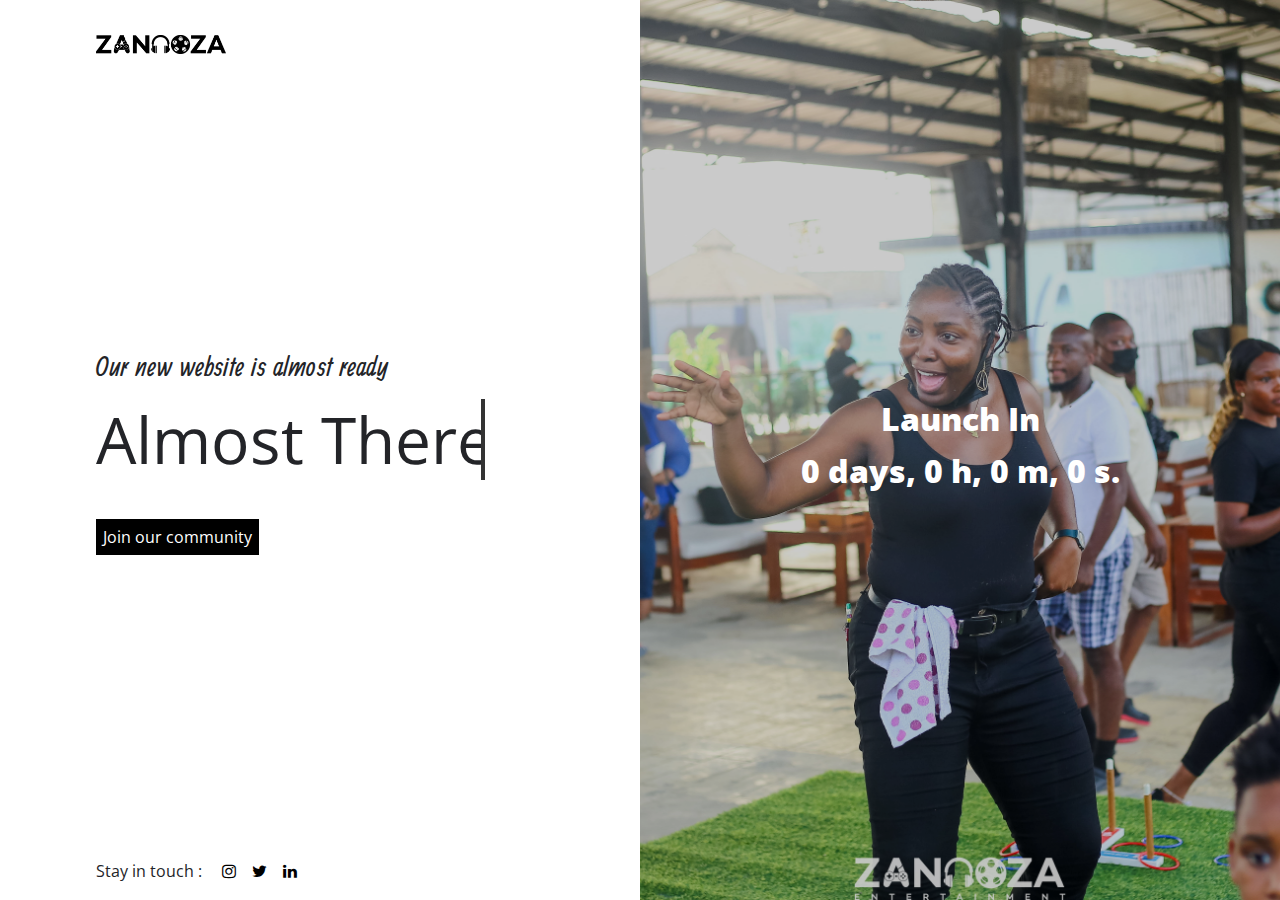
==== index.html @ 95015fdf "first commit" ====
<!DOCTYPE html>
<html lang="en" class="no-js">


<head>
	<meta charset="UTF-8" />
	<meta http-equiv="X-UA-Compatible" content="IE=edge">
	<title>Zannoza - Coming soon</title>
    <meta name="description" content="Zannoza - Coming soon">
    <meta name="author" content="pixiefy">
    <meta name="viewport" content="width=device-width, initial-scale=1">
	
	<!-- Google Font -->
	 <link href="https://fonts.googleapis.com/css?family=Open+Sans:300,400,800%7CRanga:700" rel="stylesheet">  
    
    <!-- All CSS -->
	<link rel="stylesheet" type="text/css" href="css/normalize.css" />
	<link rel="stylesheet" href="font-awesome/css/font-awesome.min.css">
	<link rel="stylesheet" type="text/css" href="css/animate.css">
	<link rel="stylesheet" href="css/style.css" />
	<link rel="stylesheet" href="style.css">
    <link rel="stylesheet" href="css/responsive.css">
	
	<!-- Modernizr js - required -->
	<script src="js/modernizr.custom.js"></script>

</head>
<body class="mrs-v10 mrs-white">
	<!-- Page Loader Start -->
	<div class="marshall-loading-screen">
	    <div class="marshall-loading-icon">
	        <div class="marshall-loading-inner">
	        	<div class="marshall-load" data-name="Z"></div>
	        </div>
	    </div>
	</div><!-- End .loading-screen -->

	<div class="marshall-container">
		<div class="marshall-col-6 marshall-col-content">
			<div class="marshall-logo">
				<img src="images/za-logo.png" alt="Marshall Logo">
			</div>
			<div class="marshall-content jquery-center">
				<h2 class="special_title fadeIn fast">Our new website is almost ready</h2>
				<section class="cd-intro">
					<h1 class="cd-headline clip is-full-width">
						<span class="cd-words-wrapper">
							<b class="is-visible">Almost There</b>
							<b>Coming Soon</b>
							<b>Stay Tuned</b>
						</span>
					</h1>
				</section> <!-- cd-intro -->
				<div class="marshall-button-group fadeIn slow">
					<div class="morph-button morph-button-modal morph-button-modal-2 marshall-morph-modal morph-button-fixed">
						<a class="butn" href="http://community.zannoza.com"> Join our community </a>
						
					</div>
					
				</div>
			</div>
			<div class="marshall-social-column">
				<p class="fadeIn fast">Stay in touch :</p>
				<ul class="marshall-social-links">
					<li><a class="fadeIn fast-child-1"  href="https://www.instagram.com/zannozaofficial/" title="instgram"><i class="fa fa-instagram" aria-hidden="true"></i></a></li>
					<li><a class="fadeIn fast-child-2"  href="https://twitter.com/Zannozaofficial" title="twitter"><i class="fa fa-twitter" aria-hidden="true"></i></a></li>
					<li><a class="fadeIn fast-child-4"  href="https://www.linkedin.com/company/zannoza-entertainment/" title="Linkedin"><i class="fa fa-linkedin" aria-hidden="true"></i></a></li>
				</ul>
			</div>
		</div>
		<div class="marshall-col-6 marshall-col-screen display_in_mobile">
			<div id="marshall-animate-area" data-hide="mrs-scaleDown" class="marshall-single-fit-thumb marshall-animate-content marshall-animate-content mrs-active marshall-fit-column" style="background-image: url(images/IMG_0392.jpg);">
				<div class="marshall-simple-content css-center marshall-content">
					<h2 class="single_large_title big_title fadeIn fast">Launch In</h2>
					<h2 class="single_large_title fadeIn medium" id="countdown_text_layout"></h2>
				</div>
				<div class="content_overley"></div>
			</div>
		</div>
	</div>
	

	<!-- All marshall js files -->
	<script type="text/javascript" src="js/jquery-3.1.1.min.js"></script>
	<script src="js/classie.js"></script>
	<script src="js/uiMorphingButton_fixed.js"></script>
	<script src="js/form-init.js"></script>
	<script src="js/jquery.ajaxchimp.min.js"></script>
	<script src="js/jquery.textarea_autosize.html"></script>
	<script type="text/javascript" src="js/v10/textanime.js"></script>
	<script type="text/javascript" src="js/v10/simplyCountdown.min.js"></script>
	<script type="text/javascript" src="js/main.js"></script>
	
</body>


</html>
---- css/style.css ----
/* Morph Button: Default Styles */

.morph-button {
	position: relative;
	display: block;
	margin: 0 auto;
}

.morph-button > button {
	position: relative;
	padding: 0 1em;
	border: none;
	background-color: #e85657;
	color: #f9f6e5;
	letter-spacing: 1px;
	overflow: hidden;
	cursor: pointer;
}

.morph-button.open > button {
	pointer-events: none;
}

.morph-content {
	pointer-events: none;
}

.morph-button.open .morph-content {
	pointer-events: auto;
}

/* Common styles for overlay and modal type (fixed morph) */
.morph-button-fixed, 
.morph-button-fixed .morph-content {
  height: 43px;
  width: 180px;
}

.morph-button-fixed > button {
	z-index: 1000;
	width: 100%;
	height: 100%;
	-webkit-transition: opacity 0.1s 0.5s;
	transition: opacity 0.1s 0.5s;
}

.morph-button-fixed.open > button {
	opacity: 0;
	-webkit-transition: opacity 0.1s;
	transition: opacity 0.1s;
}

.morph-button-fixed .morph-content {
	position: fixed;
	z-index: 900;
	opacity: 0;
	-webkit-transition: opacity 0.3s 0.5s, width 0.4s 0.1s, height 0.4s 0.1s, top 0.4s 0.1s, left 0.4s 0.1s, margin 0.4s 0.1s;
	transition: opacity 0.3s 0.5s, width 0.4s 0.1s, height 0.4s 0.1s, top 0.4s 0.1s, left 0.4s 0.1s, margin 0.4s 0.1s;
}

.morph-button-fixed.open .morph-content {
	opacity: 1;
}

.morph-button-fixed .morph-content > div {
	visibility: hidden;
	height: 0;
	opacity: 0;
	-webkit-transition: opacity 0.1s, visibility 0s 0.1s, height 0s 0.1s;
	transition: opacity 0.1s, visibility 0s 0.1s, height 0s 0.1s;
}

.morph-button-fixed.open .morph-content > div {
	visibility: visible;
	height: auto;
	opacity: 1;
	-webkit-transition: opacity 0.3s 0.5s;
	transition: opacity 0.3s 0.5s;
}

.morph-button-fixed.active > button {
	z-index: 2000;
}

.morph-button-fixed.active .morph-content {
	z-index: 1900;
}

/* Transitions for overlay button and sidebar button */
.morph-button-overlay .morph-content,
.morph-button-sidebar .morph-content {
	-webkit-transition: opacity 0.3s 0.5s, width 0.4s 0.1s, height 0.4s 0.1s, top 0.4s 0.1s, left 0.4s 0.1s;
	transition: opacity 0.3s 0.5s, width 0.4s 0.1s, height 0.4s 0.1s, top 0.4s 0.1s, left 0.4s 0.1s;
}

.morph-button-overlay.open .morph-content,
.morph-button-sidebar.open .morph-content {
	-webkit-transition: width 0.4s 0.1s, height 0.4s 0.1s, top 0.4s 0.1s, left 0.4s 0.1s;
	transition: width 0.4s 0.1s, height 0.4s 0.1s, top 0.4s 0.1s, left 0.4s 0.1s;	
}

/* Morph Button Style: Overlay */
.morph-button.morph-button-overlay {
	margin: 50px auto;
}

.morph-button-overlay .morph-content {
	overflow: hidden;
	background: #e85657;
}

.morph-button-overlay.open .morph-content {
	top: 0 !important;
	left: 0 !important;
	width: 100%;
	height: 100%;
}

/* Morph Button Style: Modal */
.morph-button-modal::before {
	position: fixed;
	top: 0;
	left: 0;
	z-index: 800;
	width: 100%;
	height: 100%;
	background: rgba(0,0,0,0.5);
	content: '';
	opacity: 0;
	-webkit-transition: opacity 0.5s;
	transition: opacity 0.5s;
	pointer-events: none;
}

.morph-button-modal.open::before {
	opacity: 1;
	pointer-events: auto;
}

.morph-button-modal.active::before {
	z-index: 1800;
}

.morph-button-modal .morph-content {
	overflow: hidden;
	-webkit-transition: opacity 0.3s 0.5s, width 0.4s 0.1s, height 0.4s 0.1s, top 0.4s 0.1s, left 0.4s 0.1s, margin 0.4s 0.1s;
	transition: opacity 0.3s 0.5s, width 0.4s 0.1s, height 0.4s 0.1s, top 0.4s 0.1s, left 0.4s 0.1s, margin 0.4s 0.1s;
}

.morph-button-modal.open .morph-content {
	top: 50% !important;
	left: 50% !important;
	margin: -210px 0 0 -300px;
	width: 600px;
	height: 420px;
	-webkit-transition: width 0.4s 0.1s, height 0.4s 0.1s, top 0.4s 0.1s, left 0.4s 0.1s, margin 0.4s 0.1s;
	transition: width 0.4s 0.1s, height 0.4s 0.1s, top 0.4s 0.1s, left 0.4s 0.1s, margin 0.4s 0.1s;
	max-width: 100%;
}

/* Colors and sizes for individual modals */
.morph-button.morph-button-modal-1 {
	float: left;
}

.morph-button.morph-button-modal-2,
.morph-button.morph-button-modal-3 {
	display: inline-block;
	margin: 0;
}

.morph-button-modal-1 > button,
.morph-button-modal-1 .morph-content {
	background-color: #553445;
}
.morph-button-modal-2 > button, 
.morph-button-modal-2 .morph-content, 
.morph-button-modal-3 > button, 
.morph-button-modal-3 .morph-content {
  background-color: #fff;
  color: #000;
}

.morph-button-modal-4 {
	display: inline-block;
}

.morph-button-modal-4 > button,
.morph-button-modal-4 .morph-content {
	background-color: #faf1e0;
	color: #553445;
}

.morph-button-modal-4 > button span,
.morph-button-modal-4 .morph-clone {
	padding-left: 10px;
	color: #286f81;
}

.morph-button-modal-4 .morph-clone {
	position: absolute;
	right: 34px;
	bottom: 30px;
	z-index: 100;
	letter-spacing: 1px;
	font-weight: 700;
	-webkit-transition: bottom 0.4s 0.1s, right 0.4s 0.1s;
	transition: bottom 0.4s 0.1s, right 0.4s 0.1s;
}

.morph-button-modal-4.open .morph-clone,
.no-js .morph-button-modal-4 .morph-clone {
	right: 10px;
	bottom: 10px;
}

.morph-button-modal-1::before {
	background: rgba(240,221,204,0.7);
}

.morph-button-modal-2.open .morph-content {
	margin: -210px 0 0 -170px;
	width: 440px;
	height: 420px;
	max-width: 100%;
}

.morph-button-modal-3.open .morph-content {
	margin: -255px 0 0 -210px;
	width: 420px;
	height: 510px;
	max-width: 100%;
}

.morph-button-modal-3.open .morph-content > div {
	height: 420px;
}

.morph-button-modal-2.open .morph-content > div,
.morph-button-modal-3.open .morph-content > div {
 	-webkit-transition: opacity 0.3s 0.3s;
	transition: opacity 0.3s 0.3s;
}

.morph-button-modal-4.open .morph-content {
	margin: -200px 0 0 -320px;
	width: 640px;
	height: 400px;
}

/* Morph Button Style: In the content flow */
.morph-button-inflow {
	overflow: hidden;
	max-width: 100%;
	height: 70px;
}

.morph-button-inflow > button {
	width: 100%;
	line-height: 70px;
}

.morph-button-inflow .morph-content {
	position: absolute;
	top: 0;
	left: 0;
	width: 100%;
}

.morph-button-inflow .morph-content .morph-clone {
	padding: 0;
	font-weight: 700;
	font-size: 1.5em;
	line-height: 70px;
}

/* Colors and sizes for individual in flow buttons */
.morph-button-inflow-1 {
	width: 600px;
	margin: 2em auto;
	-webkit-transition: height 0.5s cubic-bezier(0.7,0,0.3,1);
	transition: height 0.5s cubic-bezier(0.7,0,0.3,1);
}

.morph-button-inflow-1 > button span {
	visibility: hidden;
}

.morph-button-inflow-1 .morph-content .morph-clone {
	color: #f9f6e5;
	background: #e85657;
}

.morph-button-inflow-2 {
	position: absolute;
	top: 50%;
	left: 50%;
	width: 220px;
	background-color: #fef0e3;
	-webkit-transition: height 0.3s, width 0.3s, -webkit-transform 0.3s;
	transition: height 0.3s, width 0.3s, transform 0.3s;
	-webkit-transform: translateX(-50%) translateY(-50%);
	transform: translateX(-50%) translateY(-50%);
}

.morph-button-inflow-2 > button {
	position: absolute;
	top: 0;
	left: 0;
	width: 100%;
	height: 100%;
	background-color: transparent;
	color: #e75854;
	-webkit-transition: -webkit-transform 0.3s;
	transition: transform 0.3s;
}

.morph-button-inflow-2.open > button {
	-webkit-transform: translateX(-100%);
	transform: translateX(-100%);
}

.morph-button-inflow-2 .morph-content {
	width: 260px;
	height: 200px;
}

.morph-button-inflow-2.open {
	width: 260px;
}

/* Morph Button Style: Sidebar */
.morph-button-sidebar,
.morph-button-sidebar .morph-content {
	width: 60px;
	height: 60px;
}

.morph-button-sidebar {
	position: fixed;
	bottom: 50px;
	left: 50px;
}

.morph-button-sidebar > button {
	line-height: 60px;
	font-size: 1.6em;
	padding: 0;
}

.morph-button-sidebar .morph-content {
	background: #e85657;
}

.morph-button-sidebar.open .morph-content {
	top: 0 !important;
	left: 0 !important;
	width: 300px;
	height: 100%;
	overflow: hidden;
	-webkit-backface-visibility: hidden;
}

/* Let's add some nice easing for all cases */
.morph-button .morph-content,
.morph-button.open .morph-content,
.morph-button-modal-4 .morph-clone {
	-webkit-transition-timing-function: cubic-bezier(0.7,0,0.3,1);
	transition-timing-function: cubic-bezier(0.7,0,0.3,1);
}

/* Helper classes */
.noscroll {
	overflow: hidden;
}

.morph-button-overlay.scroll .morph-content {
	overflow-y: scroll;
}

.morph-button-sidebar.scroll .morph-content {
	overflow: auto;
}

/* No JS fallback: let's hide the button and show the content */
.no-js .morph-button > button {
	display: none;
}

.no-js .morph-button {
	margin: 10px 0;
	float: none;
}

.no-js .morph-button,
.no-js .morph-button .morph-content,
.no-js .morph-button .morph-content > div {
	position: relative;
	width: auto;
	height: auto;
	opacity: 1;
	visibility: visible;
	top: auto;
	left: auto;
	-webkit-transform: none;
	transform: none;
	pointer-events: auto;
}

.no-js .morph-button .morph-content .icon-close {
	display: none;
}

.no-js .morph-button-sidebar {
	width: 300px;
	position: fixed;
	top: 0;
	left: 0;
	margin: 0;
	height: 100%;
	background: #e85657;
	overflow: auto;
}

.no-transition {
	-webkit-transition: none !important;
	transition: none !important;
}

/* Media Queries */
/*
@media screen and (max-width: 600px) {
	.morph-button-modal.open .morph-content {
		top: 0% !important;
		left: 0% !important;
		margin: 0;
		width: 100%;
		height: 100%;
		overflow-y: scroll;
		-webkit-transition: width 0.4s 0.1s, height 0.4s 0.1s, top 0.4s 0.1s, left 0.4s 0.1s;
		transition: width 0.4s 0.1s, height 0.4s 0.1s, top 0.4s 0.1s, left 0.4s 0.1s;
	}
}

@media screen and (max-width: 400px) {
	.morph-button-fixed,
	.morph-button-fixed .morph-content {
		width: 200px;
		height: 80px;
	}

	.morph-button-fixed > button {
		font-size: 75%;
	}

	.morph-button-sidebar > button {
		font-size: 1.6em;
	}

	.morph-button-inflow .morph-content .morph-clone {
		font-size: 0.9em;
	}

	.morph-button-modal-4,
	.morph-button-modal-4 .morph-content {
		width: 220px;
		height: 120px;
	}

	.morph-button-modal-4 > button {
		font-size: 100%;
		line-height: 50px;
	}

	.morph-button-modal-4 > button span {
		display: block;
	}

	.morph-button-modal-4 .morph-clone {
		right: 83px;
		bottom: 26px;
	}

	.morph-button-sidebar,
	.morph-button-sidebar .morph-content {
		width: 100% !important;
		height: 60px !important;
	}

	.morph-button-sidebar {
		bottom: 0px;
		left: 0px;
	}

	.morph-button-sidebar.open .morph-content {
		height: 100% !important;
	}
}
*/


.cd-title {
  position: relative;
  height: 160px;
  line-height: 230px;
  text-align: center;
}
.cd-title h1 {
  font-size: 2.4rem;
  font-weight: 700;
}
@media only screen and (min-width: 768px) {
  .cd-title {
    line-height: 250px;
  }
}
@media only screen and (min-width: 1170px) {
  .cd-title {
    height: 200px;
    line-height: 300px;
  }
  .cd-title h1 {
    font-size: 3rem;
  }
}

.cd-headline {
  font-size: 2rem;
  line-height: 1;
  margin: 0;
}
@media only screen and (min-width: 768px) {
  .cd-headline {
    font-size: 3rem;
    font-weight: 300;
  }
}
@media only screen and (min-width: 1170px) {
  .cd-headline {
    font-size: 4rem;
  }
}

.cd-words-wrapper {
  display: inline-block;
  position: relative;
  text-align: left;
}
.cd-words-wrapper b {
  display: inline-block;
  position: absolute;
  white-space: nowrap;
  left: 0;
  top: 0;
}
.cd-words-wrapper b.is-visible {
  position: relative;
}
.no-js .cd-words-wrapper b {
  opacity: 0;
}
.no-js .cd-words-wrapper b.is-visible {
  opacity: 1;
}

/* -------------------------------- 

xclip 

-------------------------------- */
.cd-headline.clip span {
  display: inline-block;
  padding: .2em 0;
}
.cd-headline.clip .cd-words-wrapper {
  overflow: hidden;
  vertical-align: top;
}
.cd-headline.clip .cd-words-wrapper::after {
  background-color: #333;
  content: "";
  height: 90%;
  position: absolute;
  right: 0;
  top: 4px;
  width: 4px;
}
.cd-headline.clip b {
  opacity: 0;
}
.cd-headline.clip b.is-visible {
  opacity: 1;
}
---- style.css ----
@charset "utf-8";
/*------------------------------------------------------------------
.______    __  ___   ___  __   _______  ___________    ____ 
|   _  \  |  | \  \ /  / |  | |   ____||   ____\   \  /   / 
|  |_)  | |  |  \  V  /  |  | |  |__   |  |__   \   \/   /  
|   ___/  |  |   >   <   |  | |   __|  |   __|   \_    _/   
|  |      |  |  /  .  \  |  | |  |____ |  |        |  |     
| _|      |__| /__/ \__\ |__| |_______||__|        |__|     


[Main Stylesheet]

Project:    Marshall
Version:    0.1
Last change:    01.04.2017
Primary use:    Ultimate Coming Soon Template


[Typography]

Body: 16px 'Open Sans', sans-serif;

/*==============================
[Table of contents]

1. Typography
2. General CSS + marshall own reset
3. Fixed close button
4. Content Column
5. Logo
6. Content
7. Social Links
8. Fit column => Thumb, Canvas, Video etc
9. Content Column
10.Gallery/Works
11.Contact area
12.Newsletter Form
13.Footer
14.Preset Animation Timing

-------------------------------------------------------------------*/

/* -----------------------------------------------------------------
  1. Typography setup
-------------------------------------------------------------------*/
*,
*:after,
*:before {
  -webkit-box-sizing: border-box;
  box-sizing: border-box;
}
.cf:before,
.cf:after {
  content: '';
  display: table;
}
.cf:after {
  clear: both;
}
body{
  color: #FFF;
  font-size: 16px;
  font-family: 'Open Sans', Arial, sans-serif;
  -webkit-font-smoothing: antialiased;
  -moz-osx-font-smoothing: grayscale;
  background-color: #131623;
  line-height: 1.5;
  font-weight: 400;
  overflow-x: hidden;
}
p, ul, li {
  line-height: 1.7;
}
ul {
  list-style: disc;
}
blockquote {
  border-left: 5px solid #EF5350;
  margin: 40px 80px;
  padding-left: 20px;
}
blockquote ul {
  padding-left: 20px;
}
blockquote h4 {
  border-bottom: 1px solid;
  display: inline-block;
}
a {
  color: #FFF;
  text-decoration: none;
  outline: none;
}
a:hover {
  color: inherit;
}
a:hover,
a:focus,
input:focus,
input:hover,
textarea:focus,
textarea:hover {
  outline: none;
}

button:focus {
  outline: none;
}

img {
  max-width:100%;
  border: none;
}
input{
  -ms-box-sizing: border-box;
  box-sizing: border-box;
}h1,
h2,
h3,
h4,
h5,
h6,
.h1,
.h2,
.h3,
.h4,
.h5,
.h6 {
  font-family: inherit;
  font-weight: normal;
  line-height: 1.1;
  color: inherit;
}
h1 small,
h2 small,
h3 small,
h4 small,
h5 small,
h6 small,
.h1 small,
.h2 small,
.h3 small,
.h4 small,
.h5 small,
.h6 small,
h1 .small,
h2 .small,
h3 .small,
h4 .small,
h5 .small,
h6 .small,
.h1 .small,
.h2 .small,
.h3 .small,
.h4 .small,
.h5 .small,
.h6 .small {
  font-weight: normal;
  line-height: 1;
  color: #777;
}
h1,
.h1,
h2,
.h2,
h3,
.h3 {
  margin-top: 20px;
  margin-bottom: 10px;
}
h1 small,
.h1 small,
h2 small,
.h2 small,
h3 small,
.h3 small,
h1 .small,
.h1 .small,
h2 .small,
.h2 .small,
h3 .small,
.h3 .small {
  font-size: 65%;
}
h4,
.h4,
h5,
.h5,
h6,
.h6 {
  margin-top: 10px;
  margin-bottom: 10px;
}
h4 small,
.h4 small,
h5 small,
.h5 small,
h6 small,
.h6 small,
h4 .small,
.h4 .small,
h5 .small,
.h5 .small,
h6 .small,
.h6 .small {
  font-size: 75%;
}
h1,
.h1 {
  font-size: 2.35714em;
  line-height: 1.16364em;
}
h2,
.h2 {
  font-size: 1.875em;
}
h3,
.h3 {
  font-size: 1.500em;
}
h4,
.h4 {
  font-size: 1.125em;
}
h5,
.h5 {
  font-size: 0.875em;
}
h6,
.h6 {
  font-size: 0.750em;
}
p {
  margin: 0 0 10px;
  font-size: 1em;
}
.lead {
  margin-bottom: 20px;
  font-size: 1em;
  font-weight: 300;
  line-height: 1.4;
}
@media (min-width: 768px) {
  .lead {
    font-size: 1.313em;
  }
}
small,
.small {
  font-size: 85%;
}
mark,
.mark {
  padding: .2em;
  background-color: #fcf8e3;
}
input,
button,
select,
textarea {
  font-family: inherit;
  font-size: inherit;
  line-height: inherit;
}




/* -----------------------------------------------------------------
  2. General CSS + marshall own reset
-------------------------------------------------------------------*/
.clearfix::after,
.clearfix::before,
.marshall-container::before,
.marshall-container::after,
[class^="marshall-col-"]::before,
[class^="marshall-col-"]::after,
.marshall-content-column::after,
.marshall-content-column::before,
.marshall-social-column::before,
.marshall-social-column::after,
.marshall-the_content::after,
.marshall-the_content::before,
.marshall-gallery::before,
.marshall-gallery::after,
.stay_connent_with_social::before,
.stay_connent_with_social::after,
.divided_or::before,
.divided_or::after,
.marshall-newsletter-content::before,
.marshall-newsletter-content::after,
.marshall-static-content::before,
.marshall-static-content::after,
.simply-countdown-column::before,
.simply-countdown-column::after {
  content: "";
  display: block;
  clear: both;
}
.marshall-container,
.marshall-social-column {
  width: 100%;
}
.bg-container {
  background-image: url(images/v7/blue-beach.html);
  background-size: cover;
  background-position: center;
}
.marshall-col-content {
  position: relative;
  z-index: 3;
}
.marshall-col-screen {
  z-index: 9;
}
.marshall-col-1,
.marshall-col-2,
.marshall-col-3,
.marshall-col-4,
.marshall-col-5,
.marshall-col-6,
.marshall-col-7,
.marshall-col-8,
.marshall-col-9,
.marshall-col-10,
.marshall-col-11,
.marshall-col-12 {
  float: left;
  min-height: 1;
  height: 100vh;
}
.marshall-col-1,
.marshall-col-1 .marshall-animate-content {
  width: 8.33333%;
}
.marshall-col-2,
.marshall-col-2 .marshall-animate-content{
  width: 16.6667%;
}
.marshall-col-3,
.marshall-col-3 .marshall-animate-content{
  width: 25%;
}
.marshall-col-4,
.marshall-col-4 .marshall-animate-content{
  width: 33.3333%;
}
.marshall-col-5,
.marshall-col-5 .marshall-animate-content{
  width: 41.6667%;
}
.marshall-col-6,
.marshall-col-6 .marshall-animate-content{
  width: 50%;
}
.marshall-col-7,
.marshall-col-7 .marshall-animate-content{
  width: 58.3333%;
}
.marshall-col-8,
.marshall-col-8 .marshall-animate-content{
  width: 66.6667%;
}
.marshall-col-9,
.marshall-col-9 .marshall-animate-content{
  width: 75%;
}
.marshall-col-10,
.marshall-col-10 .marshall-animate-content{
  width: 83.3333%;
}
.marshall-col-11,
.marshall-col-11 .marshall-animate-content{
  width: 91.6667%;
}
.marshall-col-12,
.marshall-col-12 .marshall-animate-content{
  width: 100%;
}
.marshall-position{
  position: relative;
}
.special_title {
  font-family: 'Ranga', cursive;
}
.marshall-btn {
  background-color: #f61067;
  border-radius: 0;
  display: inline-block;
  margin: 0 15px 0 0;
  padding: 7px 30px 8px;
  -webkit-transition: all 0.1s linear 0s;
  transition: all 0.1s linear 0s;
  touch-action: manipulation;
  vertical-align: middle;
  white-space: nowrap;
  position: relative;
  color: #FFF;
  border: 1px solid #f61067;
}
.marshall-btn.marshall-btn-text {
  background-color: transparent;
  border-radius: 0;
  display: inline-block;
  margin: 0 15px 0 0;
  padding: 7px 30px;
  border-color: transparent;: 
}
.marshall-btn i {
  margin-right: 5px;
  -webkit-transition: all 0.4 ease 0s;
  transition: all 0.4 ease 0s;
}
.marshall-btn:hover, 
.marshall-btn:focus, 
.marshall-btn:active {
  background-color: transparent;
  border-style: dashed;
}
.marshall-btn.marshall-btn-text:hover, 
.marshall-btn.marshall-btn-text:focus, 
.marshall-btn.marshall-btn-text:active {
  color: #fff;
}
.marshall-btn.marshall-btn-text:hover i,
.marshall-animate-open.marshall-btn i{
  color: #f61067;
}
.marshall-hide {
  display: none;
}
.bottom-separator {
  border-bottom: 1px solid #e2e2e2;
  margin: 60px auto;
  opacity: 0.7;
  width: 100%;
}
body.bg-white {
  background-color: #FFF;
  color: #232428;
}
.fat_title {
  font-size: 2.7em;
  font-weight: 800;
}
.content_overley {
  background-color: #000;
  bottom: 0;
  left: 0;
  opacity: 0.7;
  position: absolute;
  right: 0;
  top: 0;
  z-index: -1;
}
.bg-content-rgba {
  background-color: rgba(0,0,0,0.8);
}
body.mrs-white .morph-button-modal-2 > button, 
body.mrs-white .morph-button-modal-2 .morph-content {
  background-color: #232428;
  color: #fff;
}
.marshall-col-10.marshall-middle-10.marshall-col-content {
  margin-left: 8.3%;
  text-align: center;
}


/* -----------------------------------------------------------------
  3. fixed close button
-------------------------------------------------------------------*/
.marshall-content-close {
  background-color: #333;
  border: 0 none;
  height: 40px;
  line-height: 40px;
  position: fixed;
  right: 0;
  top: 0;
  width: 40px;
  z-index: 1;
  color: #FFF;
  display: none;
  -webkit-transition: all 0.4s cubic-bezier(0.7, 0, 0.3, 1) 0.4s;
  transition: all 0.4s cubic-bezier(0.7, 0, 0.3, 1) 0.4s;
  cursor: pointer;
}
.marshall-content-close:hover {
  font-size: 1.1em;
  line-height: 45px;
}
.marshall-content-close i.fa {
  left: 50%;
  line-height: 20px;
  position: absolute;
  top: calc(50% - 3px);
  transform: translateY(-50%) translateX(-50%);
}
.marshall-content-close.fixed_color_changed {
  background-color: #FFF;
  color: #333;
}




/* -----------------------------------------------------------------
  3. Loader
-------------------------------------------------------------------*/
.marshall-loading-screen {
  background-color: #333;
  bottom: 0;
  left: 0;
  position: fixed;
  right: 0;
  text-align: center;
  top: 0;
  z-index: 99999;
}
.marshall-loading-icon {
  display: table;
  height: 100%;
  position: absolute;
  width: 100%;
}
.marshall-loading-inner {
  display: table-cell;
  vertical-align: middle;
}
.marshall-load {
  background-color: #f61067;
  border-radius: 50%;
  height: 60px;
  margin: auto;
  position: relative;
  width: 60px;
}
.marshall-load::before {
  background-color: transparent;
  border: 2px dashed #fff;
  border-radius: 50%;
  bottom: 0;
  content: "";
  display: block;
  left: 0;
  position: absolute;
  right: 0;
  top: 0;
  transition-duration: 0.4s;
  transition-property: opacity;
  transition-timing-function: linear;
  z-index: 2;
  opacity: 1;
  visibility: visible;
  transition: top 0.4s,left 0.4s,right 0.4s,bottom 0.4s, border-width 0.4s ease 0.4s;
  -webkit-transition: top 0.4s,left 0.4s,right 0.4s,bottom 0.4s, border-width 0.4s ease 0.4s;
  animation: 4s linear 0s normal none infinite running spinnerRotate;
  -webkit-animation: 4s linear 0s normal none infinite running spinnerRotate;
}
.marshall-load::after {
  content: attr(data-name);
  font-size: 1.8em;
  font-weight: 700;
  line-height: 57px;
  color: #FFF;
}

.butn{
background: black;
color: white;
border: none;
padding: 7px;
}


/* -----------------------------------------------------------------
  4. Content Column
-------------------------------------------------------------------*/
.marshall-content-column {
  height: 100vh;
  margin-left: 15%;
  position: relative;
  width: 70%;
  display: table;
}



/* -----------------------------------------------------------------
  5. Logo
-------------------------------------------------------------------*/
.marshall-logo {
  margin-left: 15%;
  margin-top: 35px;
  position: absolute;
}
.marshall-logo img {
  display: inline-block;
  max-width: 130px;
}



/* -----------------------------------------------------------------
  6. Content
-------------------------------------------------------------------*/
.marshall-content {
  display: block;
  margin-left: 15%;
  position: absolute;
  top: 50%;
  visibility: visible;
  width: 70%;
}
.marshall-button-group {
  margin-top: 40px;
  position: relative;
  z-index: 1;
}
.marshall-button-group .marshall-btn,
.marshall-button-group .marshall-btn-text {
  margin: 0;
}
.marshall-content.css-center {
  -webkit-transform: translateY(-50%);
  transform: translateY(-50%);
}

/* -----------------------------------------------------------------
  7. Social Links
-------------------------------------------------------------------*/
.marshall-social-column {
  bottom: 15px;
  left: 15%;
  position: absolute;
  width: 70%;
}
.marshall-social-column p {
  display: inline-block;
  margin-bottom: 0;
}
ul.marshall-social-links {
  display: inline-block;
  list-style: outside none none;
  margin: 0 0 0 10px;
  padding: 0;
}
ul.marshall-social-links li {
  display: inline-block;
}
.marshall-social-links a {
  padding: 0 6px;
  display: block;
  -webkit-transition: all 0.1s linear 0s;
  transition: all 0.1s linear 0s;
}
.marshall-social-links a:hover {
  -webkit-transform: translate3d(0px, -2px, 0px);
  transform: translate3d(0px, -2px, 0px);
  color: #f61067;
}


/* -----------------------------------------------------------------
  8. Fit column => Thumb, Canvas, Video etc
-------------------------------------------------------------------*/
.marshall-fit-column {
  background-image: url("images/art.html");
  background-position: center center;
  background-size: cover;
  height: 100%;
  width: 100%;
}


/* -----------------------------------------------------------------
  9. Content Column
-------------------------------------------------------------------*/
.marshall-animate-content {
  background-color: #fff;
  backface-visibility: hidden;
  height: 100%;
  right: 0;
  overflow: hidden;
  position: absolute;
  top: 0;
  transform: translate3d(0px, 0px, 0px);
  transform-style: preserve-3d;
  visibility: hidden;
}
.marshall-screen-left .marshall-animate-content {
  right: inherit;
  left: 0;
}

.marshall-main-content {
  height: 100%;
  position: absolute;
  right: 0;
  top: 0;
  width: 50%;
  overflow: auto;
  width: 100%;
}
#marshall-details {
  width: 50%;
}
.mrs-active {
  visibility: visible;
  z-index: 1;
}
@-webkit-keyframes scaleDown {
  from { opacity: 1; -webkit-transform: scale(1); }
  to { opacity: 0; -webkit-transform: scale(.8); }
}
@keyframes scaleDown {
  from { opacity: 1; -webkit-transform: scale(1); transform: scale(1); }
  to { opacity: 0; -webkit-transform: scale(.8); transform: scale(.8); }
}
@-webkit-keyframes moveToRight { 
  from { -webkit-transform: translateX(100%) }
  to { -webkit-transform: translateX(0%); }
}
@keyframes moveToRight { 
  from { -webkit-transform: translateX(100%); transform: translateX(100%); }
  to { -webkit-transform: translateX(0%); transform: translateX(0%); }
}
.mrs-moveToRight {
  -webkit-animation: moveToRight .6s ease 0s both;
  animation: moveToRight .6s ease 0s both;
}
.mrs-scaleDown {
  -webkit-animation: scaleDown .7s ease both;
  animation: scaleDown .7s ease both;
}
.marshall-the_content {
  background-color: #fff;
  padding: 40px 50px 20px;
  color: #808080;
}
.marshall-the_content a {
  color: #808080;
}
.marshall-works-details {
  margin-top: 45px;
}
.marshall-the_content h2 {
  color: #252525;
  font-size: 2em;
  font-weight: 700;
  margin-bottom: 30px;
  margin-top: 0;
  text-transform: uppercase;
}
.marshall-the_content > h2 span {
  color: #f61067;
}
.mCSB_inside > .mCSB_container {
  margin-right: 0;
}
.mCSB_outside + .mCS-minimal-dark.mCSB_scrollTools_vertical,
.mCSB_outside + .mCS-minimal.mCSB_scrollTools_vertical {
  margin: 0;
  right: 0;
}
#mCSB_1_scrollbar_vertical {
  right: calc(100% - 10px);
}

/* -----------------------------------------------------------------
  10. Gallery/Works
-------------------------------------------------------------------*/
.marshall-works-heading::after {
  background-color: rgba(0, 0, 0, 0.5);
  bottom: 0;
  content: "";
  display: block;
  left: 0;
  position: absolute;
  right: 0;
  top: 0;
  z-index: 0;
}
.marshall-the_content .marshall-works-heading-inner h2 {
  color: #fff;
}
.marshall-works-heading {
  background-image: url("images/ocean.html");
  background-size: cover;
  margin-left: -50px;
  margin-right: -50px;
  padding: 35px 50px 320px;
  position: relative;
}
.marshall-works-heading-inner {
  color: #fff;
  position: relative;
  z-index: 1;
}
.marshall-gallery-item {
  display: block;
  float: left;
  margin: 0;
  overflow: hidden;
  width: 50%;
}
.marshall-gallery {
  margin-top: -270px;
  position: relative;
}
.marshall-gallery-item a,
.marshall-gallery-item a img {
  display: block;
  width: 100%;
  height: auto;
}
.marshall-gallery-item a {
  position: relative;
}
.marshall-gallery-item h2 {
  color: #fff;
  font-size: 1em;
  font-weight: 400;
  left: 50%;
  position: absolute;
  top: 50%;
  -webkit-transform: translateY(-50%) translateX(-50%) scale(0);
  transform: translateY(-50%) translateX(-50%) scale(0);
  z-index: 3;
  opacity: 0;
  visibility: hidden;
  -moz-transition:all 0.3s ease-in-out 0.3s;
  -webkit-transition:all 0.3s ease-in-out 0.3s;
  -o-transition:all 0.3s ease-in-out 0.3s;
  -ms-transition:all 0.3s ease-in-out 0.3s;
  transition:all 0.3s ease-in-out 0.3s;
}
.marshall-gallery-item a .mask-overley {
  position:absolute; /* Center the mask */
  top:50%;
  left:50%;
  margin-top: -50px;
  margin-left: -50px;
  cursor:pointer;
  border-radius: 50px;
  border-width: 50px;
  display: inline-block;
  height: 100px;
  width: 100px;
  border:0px solid rgba(0,0,0,0.7);
  -moz-box-sizing:border-box;
  -webkit-box-sizing:border-box;
  box-sizing:border-box;
  opacity:0;
  visibility:hidden;
  -moz-transform:scale(4);
  -webkit-transform:scale(4);
  -o-transform:scale(4);
  -ms-transform:scale(4);
  transform:scale(4);
  -moz-transition:all 0.3s ease-in-out;
  -webkit-transition:all 0.3s ease-in-out;
  -o-transition:all 0.3s ease-in-out;
  -ms-transition:all 0.3s ease-in-out;
  transition:all 0.3s ease-in-out;
}
.marshall-gallery-item a:hover .mask-overley {
   opacity: 1;
   border: 10vw solid rgba(0, 0, 0, 0.7);
   visibility:visible;
}
.marshall-gallery-item a:hover h2 {
   opacity: 1;
   visibility:visible;
   -webkit-transform: translateY(-50%) translateX(-50%) scale(1);
  transform: translateY(-50%) translateX(-50%) scale(1);
}


/* -----------------------------------------------------------------
  11. Contact area
-------------------------------------------------------------------*/
.mrs-contact-us {
  padding-top: 60px;
}
.contact-information {
  margin-top: 50px;
}
.contact-information > h3 {
  margin-bottom: 10px;
}
.single-contact-info h4 {
  color: #252525;
  margin-top: 25px;
}
.mrs-contact-form {
  margin: auto;
  position: relative;
  width: 100%;
}
.single-cform-item label {
  cursor: pointer;
  display: block;
  font-weight: 300;
  letter-spacing: 2px;
}
.single-cform-item input,
.single-cform-item textarea {
  background-color: transparent;
  font-size: 15px;
  line-height: 1.3;
  padding: 10px 10px 10px 0;
  border-top: 0px solid;
  border-left: 0px solid;
  border-right: 0px solid;
  border-bottom: 1px solid #e2e2e2;
  text-align: left;
  width: 100%;
}
.single-cform-item {
  margin-bottom: 40px;
  position: relative;
}
.single-cform-item::before {
  background-color: #333;
  bottom: 0;
  content: "";
  height: 1px;
  position: absolute;
  width: 0%;
  left: 50%;
  -webkit-transform: translateX(-50%);
  transform: translateX(-50%);
  -webkit-transition: 0.4s width ;
  -moz-transition: 0.4s width ;
  transition: 0.4s width ;
}
.single-cform-item textarea {
  box-sizing: border-box;
  min-height: 38px;
  overflow-x: hidden;
  line-height: 1.5;
}
#mrs_submit {
  background-color: #333;
  border: 1px solid #333;
  color: #fff;
  cursor: pointer;
  font-size: 14px;
  font-weight: 300;
  letter-spacing: 2px;
  line-height: 14px;
  overflow: hidden;
  padding: 12px 40px;
  position: relative;
  text-transform: uppercase;
  width: auto;
  z-index: 1;
}
#mrs_submit:after {
  width: 100%;
  height: 0;
  top: 50%;
  left: 50%;
  background: #fff;
  opacity: 0;
  -webkit-transform: translateX(-50%) translateY(-50%) rotate(45deg);
  -moz-transform: translateX(-50%) translateY(-50%) rotate(45deg);
  -ms-transform: translateX(-50%) translateY(-50%) rotate(45deg);
  transform: translateX(-50%) translateY(-50%) rotate(45deg);
  content: '';
  position: absolute;
  z-index: -1;
  -webkit-transition: all 0.4s;
  -moz-transition: all 0.4s;
  transition: all 0.4s;
}
#mrs_submit:hover,
#mrs_submit:active,
#mrs_submit:focus {
  color: #333;
}
#mrs_submit:hover:after,
#mrs_submit:active:after,
#mrs_submit:focus:after {
  height: 160px;
  opacity: 1;
}
#mrs_submit:active:after {
  height: 400%;
  opacity: 1;
}
@keyframes fullWidth {
  to {
      width: 100%;
  }
}
@-webkit-keyframes fullWidth {
 to {
      width: 100%;
  }
}
.single-cform-item.active_item::before {
  -webkit-animation-name: fullWidth;
  animation-name: fullWidth;
  -webkit-animation-fill-mode: forwards;
  animation-fill-mode: forwards;
  -webkit-animation-duration: 0.9s;
  animation-duration: 0.9s;
}
#mrs-form label.error {
  color: #fc5152;
}
#mrs-form label.valid i {
  color: #2ccdae;
}
#mrs-form label.error a {
  display: block;
}
.contact-alert-message {
  width: 100%;
  overflow: hidden;
}
#mail_success,
#mail_fail {
  display: none;
}
.contact-alert-message {
  padding: 35px 0 25px;
  text-align: center;
}
#mail_fail i {
  color: #ff0000;
  -o-animation: flash 3s ease 0s backwards;
  -ms-animation: flash 3s ease 0s backwards;
  -moz-animation: flash 3s ease 0s backwards;
  -webkit-animation: flash 3s ease 0s backwards;
  animation: flash 3s ease 0s backwards;
}
#mail_success i {
  color: #2eb267;
  -o-animation: flash 3s ease 0s backwards;
  -ms-animation: flash 3s ease 0s backwards;
  -moz-animation: flash 3s ease 0s backwards;
  -webkit-animation: flash 3s ease 0s backwards;
  animation: flash 3s ease 0s backwards;
}
@-webkit-keyframes flash {
  0%, 50%, 100% {
    opacity: 1;
  }

  25%, 75% {
    opacity: 0;
  }
}

@keyframes flash {
  0%, 50%, 100% {
    opacity: 1;
  }

  25%, 75% {
    opacity: 0;
  }
}
.flash {
  -webkit-animation-name: flash;
          animation-name: flash;
}
.mrs-single-heading > h2 {
  color: #252525;
  margin-top: 0;
}

.form_loader {
  -webkit-animation: 3s linear 0s normal none infinite running spinnerRotate;
  animation: 3s linear 0s normal none infinite running spinnerRotate;
  background-color: transparent;
  background-image: url("images/loading.png");
  background-position: center center;
  background-repeat: no-repeat;
  background-size: 100% auto;
  bottom: 9px;
  content: "";
  display: block;
  height: 20px;
  left: 156px;
  position: absolute;
  transform: scale(0);
  width: 20px;
  visibility: hidden;
  opacity: 0;
  -webkit-transition: all 0.4s ease 0s;
  transition: all 0.4s ease 0s;
}
.form_loader.mcform_submitting {
  visibility: visible;
  opacity: 1;
  transform: scale(1);
}


/* -----------------------------------------------------------------
  12. Newsletter form
-------------------------------------------------------------------*/
.marshall-newsletter-header {
  padding: 40px 0 20px;
  position: relative;
}
.marshall-newsletter-header img {
  display: block;
  margin: auto;
  position: relative;
  width: 100px;
  z-index: 3;
}
.marshall-newsletter-inner {
  padding: 0 30px;
  text-align: center;
}
.marshall-newsletter-description > p {
  color: #747474;
}
.fa-times-thin:before {
  content: '\00d7';
}
span.close-newsletter {
  cursor: pointer;
  height: 25px;
  line-height: 20px;
  position: absolute;
  right: 12px;
  top: 12px;
  width: 20px;
  color: #999;
  -webkit-transition: all 0.4s ease 0;
  transition: all 0.4s ease 0;
}
span.close-newsletter:hover {
  font-size: 1.2em;
  color: #111;
}
span.close-newsletter i{
  line-height: 18px;
}
.marshall-newsletter-content > input {
  display: block;
  width: 100%;
}
.marshall-newsletter-content input[type="email"] {
  background-color: #ebebeb;
  border: 0 solid;
  line-height: 1.5;
  margin-bottom: 10px;
  padding: 13px 15px 15px;
  text-align: center;
}
.marshall-newsletter-content {
  margin: 35px auto auto;
  width: 80%;
}
.morph-button-modal-2.open .morph-content {
  height: 464px;
  margin-top: -232px;
}
.marshall-newsletter-description h2 {
  margin-top: 10px;
}
.animation-icon {
  color: #e2e2e4;
  left: 0;
  position: absolute;
  top: 0;
  transition: all 0.6s ease 0.0s;
}
.medium-icon {
  font-size: 1.5em;
}
.small-icon {
  font-size: 1.2em;
}
.large-icon {
  font-size: 2em;
}
.marshall-newsletter-animation-icons {
  height: 50px;
  left: 50%;
  margin-left: -25px;
  margin-top: -25px;
  position: absolute;
  top: 50%;
  width: 50px;
}
.marshall-newsletter-content label {
  display: block;
  font-size: 0.8em;
  margin-top: 5px;
}
.marshall-morph-modal.open-animate .animation-icon-7,
.mfrom-header-animate .animation-icon-7 {
  left: -175px;
  top: -12px;
  transform: rotate(-20deg);
}
.marshall-morph-modal.open-animate .animation-icon-8,
.mfrom-header-animate .animation-icon-8 {
  left: -175px;
  top: 40px;
  transform: rotate(-7deg);
}
.marshall-morph-modal.open-animate .animation-icon-4,
.mfrom-header-animate .animation-icon-4 {
  left: -125px;
  top: 22px;
  transform: rotate(-4deg);
}
.marshall-morph-modal.open-animate .animation-icon-1,
.mfrom-header-animate .animation-icon-1 {
  left: -94px;
  top: -19px;
  transform: rotate(20deg);
}
.marshall-morph-modal.open-animate .animation-icon-2,
.mfrom-header-animate .animation-icon-2 {
  left: -94px;
  top: 51px;
  transform: rotate(-20deg);
}
.marshall-morph-modal.open-animate .animation-icon-9,
.mfrom-header-animate .animation-icon-9 {
  left: -71px;
  top: 8px;
  transform: rotate(22deg);
}
.marshall-morph-modal.open-animate .animation-icon-16,
.mfrom-header-animate .animation-icon-16 {
  left: 185px;
  top: -12px;
  transform: rotate(20deg);
}
.marshall-morph-modal.open-animate .animation-icon-17,
.mfrom-header-animate .animation-icon-17 {
  left: 185px;
  top: 40px;
  transform: rotate(7deg);
}
.marshall-morph-modal.open-animate .animation-icon-5,
.mfrom-header-animate .animation-icon-5 {
  left: 148px;
  top: 22px;
  transform: rotate(4deg);
}
.marshall-morph-modal.open-animate .animation-icon-3,
.mfrom-header-animate .animation-icon-3 {
  left: 117px;
  top: -19px;
  transform: rotate(-20deg);
}
.marshall-morph-modal.open-animate .animation-icon-10,
.mfrom-header-animate .animation-icon-10 {
  left: 117px;
  top: 51px;
  transform: rotate(20deg);
}
.marshall-morph-modal.open-animate .animation-icon-18,
.mfrom-header-animate .animation-icon-18 {
  left: 90px;
  top: 8px;
  transform: rotate(-22deg);
}
@-webkit-keyframes spinnerRotate
{
    from{-webkit-transform:rotate(0deg);}
    to{-webkit-transform:rotate(360deg);}
}
@-moz-keyframes spinnerRotate
{
    from{-moz-transform:rotate(0deg);}
    to{-moz-transform:rotate(360deg);}
}
@-ms-keyframes spinnerRotate
{
    from{-ms-transform:rotate(0deg);}
    to{-ms-transform:rotate(360deg);}
}
@keyframes spinnerRotate
{
    from{transform:rotate(0deg);}
    to{transform:rotate(360deg);}
}
.marshall-newsletter-content .marshall_submit {
  background-color: #f61067;
  border: 0 none;
  display: block;
  width: 100%;
  color: #fff;
  cursor: pointer;
  padding: 10px 0 12px;
  -webkit-transition: width 0.4s ease 0s, border-radius 0.4s;
  transition: width 0.4s ease 0s, border-radius 0.4s;
  position: relative;
  margin: auto;
}
.marshall-newsletter-content .marshall_submit:hover {
  background-color: #E00A62;
}
.marshall-newsletter-content .marshall_submit::after {
  background-image: url("images/tick.png");
  background-size: 100% auto;
  content: "";
  display: block;
  height: 20px;
  left: 50%;
  position: absolute;
  top: 50%;
  transform: scale(0);
  width: 20px;
  z-index: 9;
  visibility: hidden;
  opacity: 0;
  margin-top: -10px;
  margin-left: -10px;
  -webkit-transition: transform 0.4s;
  transition: transform 0.4s;
}
.marshall-newsletter-content.mform-submitting .marshall_submit {
  border-radius: 50% !important;
  height: 46px;
  margin: auto;
  text-indent: -9999px;
  width: 46px !important;
}
.marshall-newsletter-content .marshall_submit::before {
  opacity: 0;
  visibility: hidden;
  background-color: transparent;
  border: 2px dashed #fff;
  border-radius: 50%;
  bottom: 3px;
  content: "";
  display: block;
  left: 3px;
  position: absolute;
  right: 3px;
  top: 3px;
  opacity: 0;
  visibility: hidden;
  z-index: 2;
  transition-property: opacity;
  transition-duration: 0.4s;
  transition-timing-function: linear;
  transition-delay: 0;
}
.marshall-newsletter-content.mform-animate .marshall_submit::before {
  opacity: 1;
  visibility: visible;
  transition: top 0.4s,left 0.4s,right 0.4s,bottom 0.4s, border-width 0.4s ease 0.4s;
  -webkit-transition: top 0.4s,left 0.4s,right 0.4s,bottom 0.4s, border-width 0.4s ease 0.4s;
  animation: 1s linear 0.4s normal none infinite running spinnerRotate;
  -webkit-animation: 1s linear 0.4s normal none infinite running spinnerRotate;
}
.marshall-newsletter-content.mform-submitting.mform-success .marshall_submit::after {
  transform: scale(1);
  opacity: 1;
  visibility: visible;
}
.marshall-newsletter-content.mform-animate.mform-submitting.mform-success .marshall_submit::before {
  top: 0;
  left: 0;
  right: 0;
  bottom: 0;
  border-width: 0;
}
.marshall-newsletter-header.mfrom-header-animate-close .marshall-newsletter-animation-icons .animation-icon{
  left: 0;
  transform: rotate(0deg);
  top: 0;
  opacity: 0;
}
@keyframes mformBounceInDown {
  from, 60%, 75%, 90%, to {
    animation-timing-function: cubic-bezier(0.215, 0.610, 0.355, 1.000);
  }

  0% {
    opacity: 0;
    transform: translate3d(0, -50px, 0);
  }

  60% {
    opacity: 1;
    transform: translate3d(0, 15px, 0);
  }

  75% {
    transform: translate3d(0, -10px, 0);
  }

  90% {
    transform: translate3d(0, 5px, 0);
  }

  to {
    transform: none;
  }
}

.mformBounceInDown {
  animation-name: mformBounceInDown;
}
.marshall-newsletter-header.mfrom-header-animate-close img {
  animation-name: mformBounceInDown;
  animation-duration: 0.6s;
  animation-timing-function: linear;
  animation-delay: 0.4s;
  animation-iteration-count: 1;
  animation-direction: alternate;
}



/* -----------------------------------------------------------------
  13. Footer
-------------------------------------------------------------------*/
.footer-copyright {
  margin-top: 60px;
}
.footer-copyright p{
  margin: 0;
}
.position_footer {
  bottom: 10px;
  left: 40px;
  position: absolute;
  z-index: 3;
}



/* -----------------------------------------------------------------
  14. Preset Animation Timting
-------------------------------------------------------------------*/
.fast {
  animation-delay: 1s;
  animation-duration: 0.6s;
  animation-fill-mode: both;
  animation-timing-function: linear;
}
.fast-medium {
  animation-delay: 1s;
  animation-duration: 0.9s;
  animation-fill-mode: both;
  animation-timing-function: linear;
}
.medium {
  animation-delay: 1.3s;
  animation-duration: 0.9s;
  animation-fill-mode: both;
  animation-timing-function: linear;
}
.medium-fast {
  animation-delay: 1.3s;
  animation-duration: 0.6s;
  animation-fill-mode: both;
  animation-timing-function: linear;
}
.slow {
  animation-delay: 1.6s;
  animation-duration: 0.9s;
  animation-fill-mode: both;
  animation-timing-function: linear;
}
.fast-child-1 {
  animation-delay: 1s;
  animation-duration: 0.6s;
  animation-fill-mode: both;
}
.fast-child-2 {
  animation-delay: 1.1s;
  animation-duration: 0.6s;
  animation-fill-mode: both;
}
.fast-child-3 {
  animation-delay: 1.3s;
  animation-duration: 0.6s;
  animation-fill-mode: both;
}
.fast-child-4 {
  animation-delay: 1.4s;
  animation-duration: 0.6s;
  animation-fill-mode: both;
}
.fast-child-5 {
  animation-delay: 1.5s;
  animation-duration: 0.6s;
  animation-fill-mode: both;
}
.fast-child-6 {
  animation-delay: 1.6s;
  animation-duration: 0.6s;
  animation-fill-mode: both;
}
.fast-child-7 {
  animation-delay: 1.7s;
  animation-duration: 0.6s;
  animation-fill-mode: both;
}
.fast-child-8 {
  animation-delay: 1.8s;
  animation-duration: 0.6s;
  animation-fill-mode: both;
}
.fast-child-9 {
  animation-delay: 1.9s;
  animation-duration: 0.6s;
  animation-fill-mode: both;
}
.fast-child-10 {
  animation-delay: 2s;
  animation-duration: 0.6s;
  animation-fill-mode: both;
}



/* -----------------------------------------------------------------
  *. FireWorks
-------------------------------------------------------------------*/
canvas.fireworks {
  position: absolute;
  top: 0;
  left: 0;
}



/* -----------------------------------------------------------------
  *. Sketch Particles
-------------------------------------------------------------------*/
#particles_container {
  height: 100%;
  position: absolute;
  width: 100%;
}


/* -----------------------------------------------------------------
  *. Particles canvas
-------------------------------------------------------------------*/
.mrs_canvas {
  height: 100%;
  position: absolute;
  width: 100%;
  top: 0;
  left: 0;
}



/* -----------------------------------------------------------------
  *. v2
-------------------------------------------------------------------*/
.align-center {
  text-align: center;
}
.align-center .marshall-logo {
  margin-left: 50%;
  position: absolute;
  -webkit-transform: translateX(-50%);
  transform: translateX(-50%);
}
.inner-content {
  display: block;
  margin-left: 15%;
  position: absolute;
  top: 50%;
  visibility: visible;
  width: 73%;
}
.inner-content.css-center {
  -webkit-transform: translateY(-50%);
  transform: translateY(-50%);
}
.mrs-v2 .marshall-animate-content::after {
  background-color: rgba(0, 0, 0, 0.5);
  bottom: 0;
  content: "";
  display: block;
  left: 0;
  position: absolute;
  right: 0;
  top: 0;
  z-index: -1;
}
.inner-content .big_title {
  color: #fff;
}




/* -----------------------------------------------------------------
  *. v3
-------------------------------------------------------------------*/
.mrs-v3 .default_mrs_newsletter.mrs_inline_newsletter .marshall-newsletter-content {
  float: none;
}
.anounchment_element {
  background-image: url("images/v3/cartoon.html");
  background-repeat: no-repeat;
  background-size: 100% auto;
  bottom: 10px;
  height: 200px;
  position: absolute;
  right: 70px;
  width: 200px;
  z-index: 2;
}
.anounchment_element_layer {
  background-color: #7bc4d3;
  display: block;
  height: 100vh;
  min-height: 640px;
  overflow: hidden;
  position: absolute;
  right: 0;
  top: 0;
  width: 350px;
  z-index: 0;
}
.anounchment_element_layer::before {
  background-color: #fff;
  border-radius: 100%;
  content: "";
  display: block;
  height: 120%;
  left: -50%;
  position: absolute;
  top: -10%;
  transform: rotate(-1deg);
  width: 100%;
}
.mrs-v3 .default_mrs_newsletter.mrs_inline_newsletter .marshall-newsletter-content label {
  bottom: -35px;
}
.mrs-v3.mrs-white .default_mrs_newsletter.mrs_inline_newsletter .marshall-newsletter-content {
  overflow: inherit;
}


/* -----------------------------------------------------------------
  *. v4
-------------------------------------------------------------------*/
.single-middle-popup.single_popup {
  -webkit-animation: 3s ease 0s normal none infinite running mrs_pulse;
  animation: 3s ease 0s normal none infinite running mrs_pulse;
  background-color: #fff;
  border-radius: 50%;
  color: #000;
  display: block;
  height: 100px;
  left: 50%;
  line-height: 100px;
  margin-left: -50px;
  margin-top: -50px;
  position: absolute;
  text-align: center;
  top: 50%;
  width: 100px;
}

@keyframes mrs_pulse {
  from {
    transform: scale3d(1, 1, 1);
    background-color: #fff;
    color: #000;
  }

  50% {
    transform: scale3d(1.05, 1.05, 1.05);
    background-color: #f61067;
    color: #FFF;
  }

  to {
    transform: scale3d(1, 1, 1);
    background-color: #fff;
    color: #000;
  }
}

.mrs_pulse {
  animation-name: mrs_pulse;
}



/* -----------------------------------------------------------------
  *. V5
-------------------------------------------------------------------*/
.marshall-screen-left .marshall-logo {
  margin-left: 40px;
  margin-top: 20px;
  width: 90px;
  z-index: 3;
}
.marshall-screen-left .marshall-logo img {
  max-width: 100%;
  width: 100%;
}
.marshall-screen-left .marshall-social-column {
  left: 40px;
  z-index: 3;
  color: #FFF;
}
.stay_connent_with_social {
  margin-top: 45px;
  text-align: center;
}
.single_large_title {
  font-family: inherit;
  font-size: 2.3em;
  font-weight: 800;
  margin-top: 10px;
  text-align: center;
}
.single_large_title:first-child {
  margin-top: 0;
}
.big_title {
  color: #1e60ec;
  font-size: 3.5em;
}
.short_description {
  margin: 35px auto auto;
  text-align: center;
}
.mrs-v6 .short_description {
  margin: 35px auto auto;
  width: 65%;
}
.stay_connent_with_social h5 {
  color: #2c3346;
  font-size: 0.9em;
  font-weight: bold;
  margin-bottom: 30px;
  text-align: center;
  text-transform: uppercase;
}
.stay_connent_with_social ul {
  list-style: outside none none;
  margin: 0;
  padding: 0;
}
.stay_connent_with_social li {
  display: inline-block;
}
.stay_connent_with_social li a {
  border-radius: 40px;
  display: inline-block;
  font-size: 0.85em;
  line-height: 1;
  margin: 0 5px;
  padding: 10px 30px;
  -webkit-transition: all 0.4s ease 0s;
  transition: all 0.4s ease 0s;
}
.stay_connent_with_social li a:hover,
.stay_connent_with_social li a:focus,
.stay_connent_with_social li a:active {
  color: #FFF;
} 
.stay_connent_with_social li a i {
  margin-right: 7px;
}
.fb_social {
  background-color: #3b5999;
}
.tw_social{
  background-color: #55acef;
}
.gp_social{
  background-color: #E14A39;
}
.fb_social:focus,
.fb_social:active,
.fb_social:hover {
  background-color: #3189CE;
}
.tw_social:hover,
.tw_social:focus,
.tw_social:active {
  background-color: #263D6F;
}
.gp_social:hover,
.gp_social:focus,
.gp_social:active{
  background-color: #C23121;
}
.divided_or {
  border-top: 1px solid #e9eaee;
  margin-bottom: 30px;
  margin-top: 40px;
  position: relative;
  width: 100%;
}
.divided_or span {
  background-color: #fff;
  left: 50%;
  padding: 0 10px;
  position: absolute;
  text-transform: uppercase;
  top: 0;
  transform: translateY(-14px) translateX(-50%);
}
.default_mrs_newsletter {
  text-align: center;
}
.default_mrs_newsletter .marshall-newsletter-content input {
  border-radius: 40px;
  margin: auto auto 20px;
  -webkit-transition: all 0.4s linear 0s;
  transition: all 0.4s linear 0s;
  width: 90%;
}
.default_mrs_newsletter .marshall-newsletter-content .marshall_submit {
  background-color: #1c52ce;
  border-radius: 30px;
  margin-top: 20px;
  width: 40%;
}
.default_mrs_newsletter .marshall-newsletter-content {
  margin-top: 30px;
  width: 90%;
}
.mrs-v5 .marshall-col-content {
  min-height: 620px;
  overflow: auto;
}
.default_mrs_newsletter .marshall-newsletter-content input:focus {
  background-color: #fff;
  border: 0 none;
  border-radius: 0;
  box-shadow: 0 0 0;
}
.marshall-screen-left .position_footer {
  color: #FFF;
}
.marshall-col-7 .marshall-content {
  width: 73%;
}
.marshall-video-trailer {
  background-image: url("images/v7/square.html");
  background-position: center center;
  background-size: cover;
  border-radius: 4px;
  box-shadow: 0 10px 7px rgba(0, 0, 0, 0.3);
  height: 160px;
  margin-top: 35px;
  overflow: hidden;
  position: relative;
  width: 250px;
}
.marshall-video-trailer a {
  color: rgba(0, 0, 0, 0.6);
  cursor: pointer;
  font-size: 4em;
  left: 50%;
  position: absolute;
  top: 50%;
  -webkit-transform: translateY(-50%) translateX(-50%);
  transform: translateY(-50%) translateX(-50%);
  z-index: 1;
  -webkit-transition: all 0.4s ease 0s;
  transition: all 0.4s ease 0s;
}
.marshall-video-trailer a:hover,
.marshall-video-trailer a:focus,
.marshall-video-trailer a:active {
  color: rgba(0, 0, 0, 0.9);
}
.mfp-fade.mfp-bg {
  opacity: 0;
  -webkit-transition: all 0.15s ease-out; 
  -moz-transition: all 0.15s ease-out; 
  transition: all 0.15s ease-out;
}
.mfp-fade.mfp-bg.mfp-ready {
  opacity: 0.8;
}
.mfp-fade.mfp-bg.mfp-removing {
  opacity: 0;
}
.mfp-fade.mfp-wrap .mfp-content {
  opacity: 0;
  -webkit-transition: all 0.15s ease-out; 
  -moz-transition: all 0.15s ease-out; 
  transition: all 0.15s ease-out;
}
.mfp-fade.mfp-wrap.mfp-ready .mfp-content {
  opacity: 1;
}
.mfp-fade.mfp-wrap.mfp-removing .mfp-content {
  opacity: 0;
}




/* -----------------------------------------------------------------
  *. Static Content
-------------------------------------------------------------------*/
.marshall-static-content {
  height: 100vh;
  position: relative;
  width: 100%;
}
.marshall-full-contact-area {
  background-color: #fff;
  position: absolute;
  top: 50%;
  -webkit-transform: translateY(-50%);
  transform: translateY(-50%);
}
.marshall-full-contact-area {
  background-color: #fff;
  border-radius: 5px;
  color: #232428;
  left: 50%;
  padding: 30px 0;
  position: absolute;
  top: 50%;
  -webkit-transform: translateY(-50%) translateX(-50%);
  transform: translateY(-50%) translateX(-50%);
  width: 90%;
  box-shadow: 0 10px 7px rgba(0, 0, 0, 0.3);
}
.marshall-full-contact-area h5 {
  border-bottom: 1px solid #e9eaee;
  font-size: 1.5em;
  margin: 20px 0 0;
  padding-bottom: 20px;
  text-align: center;
}
.marshall-full-contact-area .stay_connent_with_social {
  margin-top: 25px;
}
.marshall-full-contact-area .divided_or {
  margin: 40px auto 30px;
  width: 80%;
}
.marshall-col-6.marshall-middle-6.marshall-col-content {
  margin-left: 25%;
  text-align: center;
}
.marshall-middle-6 .marshall-logo {
  left: 50%;
  margin-left: 0;
  position: absolute;
  -webkit-transform: translateX(-50%);
  transform: translateX(-50%);
}
.marshall-middle-6 .fat_title {
  font-size: 4em;
  font-weight: 800;
}
.marshall-middle-6 .stay_connent_with_social {
  bottom: 30px;
  left: 50%;
  margin-top: 0;
  position: absolute;
  text-align: center;
  -webkit-transform: translateX(-50%);
  transform: translateX(-50%);
}
.marshall-middle-6 .stay_connent_with_social h5 {
  color: #FFF;
}
.marshall-middle-6 .stay_connent_with_social li a {
  border-radius: 40px;
  display: inline-block;
  font-size: 1em;
  height: 40px;
  line-height: 40px;
  margin: 0 10px;
  padding: 0;
  text-align: center;
  width: 40px;
}
.marshall-middle-6 .stay_connent_with_social li a i {
  margin-right: 0;
}
.mrs-v8 .bg-container {
  background-image: url("images/v8/wave.html");
  height: 100%;
  position: absolute;
}




/* -----------------------------------------------------------------
  *. v9
-------------------------------------------------------------------*/
body.mrs-v9 {
  background-color: #FFF;
  color: #232428;
}
body.mrs-v9 .morph-button-modal-2 > button, 
body.mrs-v9 .morph-button-modal-2 .morph-content {
  background-color: #232428;
  color: #fff;
}
body.mrs-v9 .marshall-newsletter-description > p {
  color: #fff;
}
body.mrs-v9 .marshall-social-links a {
  color: #000;
}
body.mrs-v9 .marshall-fit-column {
  background-image: url("images/v9/bark.html");
}
.marshall-simple-content h2 {
  color: #fff;
  font-size: 2em;
  line-height: 1.3;
}
.marshall-simple-content h2.small_h2 {
  font-weight: 800;
}



/* -----------------------------------------------------------------
  *. v10
-------------------------------------------------------------------*/
.mrs-v10 .content_overley {
  opacity: 0.2;
}



/* -----------------------------------------------------------------
  *. v11
-------------------------------------------------------------------*/
#marshall-canvas {
  bottom: 0;
  left: 0;
  position: absolute;
  right: 0;
  top: 0;
  background-color: transparent;
  background-image: url("images/v11/wild-mountain.html");
  -webkit-background-size: cover;
  background-size: cover;
  background-repeat: no-repeat;
  background-position: center center;
}
body.mrs-v11 .fat_title {
    font-family: 'Work Sans', sans-serif;
}
body.mrs-v11 .marshall-content {
  display: block;
  margin-left: 0;
  position: absolute;
  top: 50%;
  visibility: visible;
  width: 100%;
}
body.mrs-v11 .marshall-middle-6 .fat_title {
  text-shadow: 0 6px 15px rgba(0, 0, 0, 0.3);
}
body.mrs-v11 .marshall-middle-6 .stay_connent_with_social h5, 
body.mrs-v11 .short_description {
  text-shadow: 0 1px 3px rgba(0, 0, 0, 0.6);
}


/* -----------------------------------------------------------------
  *. v12
-------------------------------------------------------------------*/
.bg-container {
  background-image: url("images/v12/building.html");
}
.marshall-animate-content[data-animation="mrs-slideToggle"] {
  -webkit-transform: translate3d(100%, 0px, 0px);
  transform: translate3d(100%, 0px, 0px);
  -webkit-transition: all 0.5s cubic-bezier(0.7, 0, 0.3, 1) 0s;
  transition: all 0.5s cubic-bezier(0.7, 0, 0.3, 1) 0s;
  visibility: visible;
  z-index: 1;
}
.marshall-animate-content.mrs-slideToggle[data-animation="mrs-slideToggle"] {
  -webkit-transform: translate3d(0px, 0px, 0px);
  transform: translate3d(0px, 0px, 0px);
}



/* -----------------------------------------------------------------
  *. v13
-------------------------------------------------------------------*/
body.mrs-v13 .fat_title {
  font-family: "Work Sans",sans-serif;
}
.position_footer.align-left {
  bottom: 30px;
  left: 30px;
  margin: 0;
  position: absolute;
  z-index: 3;
}
.stay_connent_with_social.align-right {
  bottom: 30px;
  margin: 0;
  position: absolute;
  right: 30px;
  z-index: 3;
}
.stay_connent_with_social.align-right li a {
  border-radius: 40px;
  display: inline-block;
  font-size: 1em;
  height: 40px;
  line-height: 40px;
  margin: 0 10px;
  padding: 0;
  text-align: center;
  width: 40px;
}
.stay_connent_with_social.align-right li a i {
  margin-right: 0;
}



/* -----------------------------------------------------------------
  *. v14
-------------------------------------------------------------------*/
#instagram_feed {
  list-style: outside none none;
  margin: 0;
  padding: 0;
  top: 50%;
  -webkit-transform: translateY(-50%);
  transform: translateY(-50%);
}
#instagram_feed::after {
  background-color: rgba(0, 0, 0, 0.5);
  content: "";
  display: block;
  height: 100%;
  position: absolute;
  width: 100%;
  z-index: 2;
}
#instagram_feed::before {
  border-radius: 5px;
  color: #fff;
  content: "\f16d";
  display: block;
  font-family: "fontawesome";
  font-size: 6em;
  left: 50%;
  line-height: 1;
  padding: 10px;
  position: absolute;
  top: 50%;
  -webkit-transform: translateY(-50%) translateX(-50%);
  transform: translateY(-50%) translateX(-50%);
  z-index: 3;
}
.in_item img {
  display: block;
  height: auto;
  width: 100%;
}
body.mrs-v14 {
  background-color: #fff;
  color: #232428;
}
body.mrs-v14 .marshall-social-links a {
  color: #000;
}
body.mrs-v14 .morph-button-modal-2 > button, 
body.mrs-v14 .morph-button-modal-2 .morph-content {
  background-color: #232428;
  color: #fff;
}
body.mrs-v14 .marshall-fit-column {
  background-image: none;
}
body.mrs-v14 .marshall-logo img {
  border-radius: 50%;
  overflow: hidden;
}




/* -----------------------------------------------------------------
  *. v15
-------------------------------------------------------------------*/
body.mrs-v15 {
  background-color: #fff;
  color: #232428;
}
body.mrs-v15 .marshall-social-links a {
  color: #000;
}
body.mrs-v15 .morph-button-modal-2 > button, 
body.mrs-v15 .morph-button-modal-2 .morph-content {
  background-color: #232428;
  color: #fff;
}
body.mrs-v15 .marshall-fit-column {
  background-image: none;
}
body.mrs-v15 .marshall-logo img {
  border-radius: 50%;
  overflow: hidden;
}
body.mrs-v15 .marshall-middle-6 .stay_connent_with_social h5 {
  color: #333;
}
body.mrs-v15 .marshall-middle-6 .stay_connent_with_social {
  bottom: inherit;
  left: inherit;
  margin-top: 35px;
  position: relative;
  text-align: center;
  transform: inherit;
}
#instagram_slider {
  bottom: 0;
  left: 0;
  list-style: outside none none;
  margin: 0;
  padding: 0;
  position: absolute;
}

.default_mrs_newsletter.mrs_inline_newsletter .marshall-newsletter-content {
  background-color: #fff;
  border-radius: 40px;
  margin-top: 30px;
  width: 80%;
  float: left;
  position: relative;
}
.default_mrs_newsletter.mrs_inline_newsletter .marshall-newsletter-content input {
  float: left;
  margin: auto auto 0;
  width: calc(80% - 30px);
  background-color: transparent;
}
body.mrs-white .default_mrs_newsletter.mrs_inline_newsletter .marshall-newsletter-content input:active,
body.mrs-white .default_mrs_newsletter.mrs_inline_newsletter .marshall-newsletter-content input:hover,
body.mrs-white .default_mrs_newsletter.mrs_inline_newsletter .marshall-newsletter-content input:focus {
  box-shadow: none;
  border: 0px solid;
  outline: none
}
.default_mrs_newsletter.mrs_inline_newsletter .marshall-newsletter-content .marshall_submit {
  float: right;
  margin-right: 5px;
  margin-top: 4px;
  padding: 10px 0;
  width: 80px;
}
.default_mrs_newsletter.mrs_inline_newsletter .marshall-newsletter-content label {
  bottom: -50px;
  display: block;
  font-size: 0.8em;
  margin-top: 5px;
  position: absolute;
  text-align: center;
  width: 100%;
}




/* -----------------------------------------------------------------
  *. v16
-------------------------------------------------------------------*/
body.mrs-v16 {
  background-color: #f1f2ed;
}
body.mrs-v16 .marshall-container {
  background-color: #fb3669;
  background-image: url("images/bg.png");
  background-repeat: repeat;
  background-size: auto;
}
.marshall-content-close.default_close_active {
  display: block;
}
.info_box {
  bottom: 20px;
  position: absolute;
  right: 20px;
}
.info_box h3 {
  margin: 0;
}


/* -----------------------------------------------------------------
  *. v17
-------------------------------------------------------------------*/
.video-wrapper {
  bottom: 0;
  left: 0;
  position: absolute;
  right: 0;
  top: 0;
  z-index: 99;
}
.jarallax {
  min-height: 100vh;
}
.mrs-white {
  background-color: #FFF;
  color: #232428;
}
.mrs-white .default_mrs_newsletter.mrs_inline_newsletter .marshall-newsletter-content {
  border: 1px solid #efe9e9;
}
body.mrs-white .marshall-social-links a {
  color: #000;
}
body.mrs-white .default_mrs_newsletter .marshall-newsletter-content input:focus,
body.mrs-white .default_mrs_newsletter .marshall-newsletter-content input:active,
body.mrs-white .default_mrs_newsletter .marshall-newsletter-content input:hover {
  background-color: #fff;
  border: 0 none;
  border-radius: 0;
  box-shadow: 0 0 0;
  outline: medium none;
}



/* -----------------------------------------------------------------
  *. v18
-------------------------------------------------------------------*/
.rocket-wrapper .rocket {
  height: 340px;
  position: relative;
  width: 170px;
  z-index: 9;
}
.rocket-wrapper .flame {
  bottom: -157px;
  height: 200px;
  left: 0;
  margin: 0 auto;
  position: absolute;
  right: 0;
  width: 100px;
  z-index: 0;
}
.rocket-wrapper .flame img {
  height: 100%;
  width: 100%;
}
.rocket-wrapper .fire {
  bottom: -62px;
  height: 120px;
  left: 0;
  margin: 0 auto;
  position: absolute;
  right: 0;
  transform: none;
  transform-origin: center top 0;
  width: 80px;
  z-index: 5;
}
.rocket-wrapper .fire img {
  animation: 0.05s ease 0s alternate none infinite running jet;
  height: 100%;
  transform: translateZ(0px);
  transform-origin: center top 0;
  width: 100%;
}
@keyframes jet {
0% {
    transform: translateY(5px);
}
100% {
    transform: translateY(20px);
}
}
@-webkit-keyframes jet {
0% {
    -webkit-transform: translateY(5px);
    transform: translateY(5px);
}
100% {
    -webkit-transform: translateY(20px);
    transform: translateY(20px);
}
}
.rocket-wrapper {
  left: calc(50% + 55px);
  position: absolute;
  top: calc(50% - 29px);
  transform: translateY(-50%) translateX(-50%) rotate(45deg);
  width: 170px;
}
.sprit_falling {
  height: 100%;
  left: 0;
  position: absolute;
  top: 0;
  transform: rotate(-45deg);
  width: 100%;
}
.sprit_falling span {
    background: #fff none repeat scroll 0 0;
    height: 2px;
    position: absolute;
    width: 20%;
}
.sprit_falling span:nth-child(1) {
    animation: 0.6s linear -5s normal none infinite running lf;
    top: 20%;
}
.sprit_falling span:nth-child(2) {
    animation: 0.8s linear -1s normal none infinite running lf2;
    top: 40%;
}
.sprit_falling span:nth-child(3) {
    animation: 0.6s linear 0s normal none infinite running lf3;
    top: 60%;
}
.sprit_falling span:nth-child(4) {
    animation: 0.5s linear -3s normal none infinite running lf4;
    top: 80%;
}
@keyframes lf {
0% {
    left: 200%;
}
100% {
    left: -200%;
    opacity: 0;
}
}
@keyframes lf2 {
0% {
    left: 200%;
}
100% {
    left: -200%;
    opacity: 0;
}
}
@keyframes lf3 {
0% {
    left: 200%;
}
100% {
    left: -100%;
    opacity: 0;
}
}
@keyframes lf4 {
0% {
    left: 200%;
}
100% {
    left: -100%;
    opacity: 0;
}
}
.marshall-animate-content.mrs-active.marshall-bg-column {
  background-color: #20222b;
}
#geometric {
  width: 100%;
  height: 100%;
  position: absolute;
  top: 0;
  left: 0;  
}
.canvas_overley {
  background-color: #fff;
  bottom: 0;
  left: 0;
  opacity: 0.8;
  position: absolute;
  right: 0;
  top: 0;
}



/* -----------------------------------------------------------------
  *. v19
-------------------------------------------------------------------*/
.mrs-v19 .single_large_title {
  color: #b6b6b6;
  text-align: left;
}
.mrs-v19 .marshall-content h4 {
  color: #9a9ca8;
  font-size: 1.3em;
}
.mrs-v19 .marshall-content h3 {
  line-height: 1.3;
}
.mrs-v19 .default_mrs_newsletter.mrs_inline_newsletter .marshall-newsletter-content {
  background-color: rgba(231, 231, 233, 0.7);
  border-radius: 40px;
  float: left;
  margin-top: 0;
  position: relative;
  width: 80%;
}
.mrs-v19 .default_mrs_newsletter .marshall-newsletter-content input:focus {
  background-color: transparent;
  box-shadow: 0 0 0;
  border-radius: 0: 
}
.mrs-v19 .default_mrs_newsletter.mrs_inline_newsletter  p {
  display: block;
  margin-left: 18px;
  text-align: left;
}
.mrs-v19 .default_mrs_newsletter.mrs_inline_newsletter {
  margin-top: 30px;
}
.mrs-v19 .stay_connent_with_social {
  bottom: 30px;
  left: 40px;
  margin-top: 0;
  position: absolute;
  text-align: center;
  z-index: 9;
}
.mrs-v19 .stay_connent_with_social li a {
  border-radius: 40px;
  display: inline-block;
  font-size: 1em;
  height: 40px;
  line-height: 40px;
  margin: 0 10px;
  padding: 0;
  text-align: center;
  width: 40px;
}
.mrs-v19 .stay_connent_with_social li a i {
  margin-right: 0;
}
body.mrs-v19 .morph-button-modal-2 > button, 
body.mrs-v19 .morph-button-modal-2 .morph-content {
  background-color: #232428;
  color: #fff;
}




/* -----------------------------------------------------------------
  *. v20
-------------------------------------------------------------------*/
.Background {
  position: absolute;
  top: 0;
  right: 0;
  bottom: 0;
  left: 0;
}

.Background::after {
  content: '';
  position: absolute;
  top: 0;
  left: 0;
  width: 100%;
  height: 100%;
  background: linear-gradient(135deg, rgba(0, 0, 0, 0.5), transparent 50%, rgba(0, 0, 0, 0.5));
}

@media screen and (max-width: 600px) {
  .Background::after {
    background: linear-gradient(to bottom, rgba(0, 0, 0, 0.9), transparent 80%, rgba(0, 0, 0, 0.5));
  }
}
body.mrs-v20 .marshall-middle-6 .fat_title {
  font-family: 'Work Sans', sans-serif;
}



/* -----------------------------------------------------------------
  *. v21
-------------------------------------------------------------------*/
.mrs-hero-overley {
  background-color: rgba(255, 255, 255, 0.6);
  bottom: 0;
  left: 0;
  position: absolute;
  right: 0;
  top: 0;
  z-index: 1;
  min-height: 640px;
}
.clouds_one {
  background: url("images/v21/cloud_one.html");
  position: absolute;
  left: 0;
  top: 0;
  height: 100%;
  width: 300%;
  -webkit-animation: cloud_one 50s linear infinite;
  -moz-animation: cloud_one 50s linear infinite;
  -o-animation: cloud_one 50s linear infinite;
  -webkit-transform: translate3d(0, 0, 0);
  -moz-transform: translate3d(0, 0, 0);
  -o-transform: translate3d(0, 0, 0);
  min-height: 640px;
}

.clouds_two {
  background: url("images/v21/cloud_two.html");
  position: absolute;
  left: 0;
  top: 0;
  height: 100%;
  width: 300%;
  -webkit-animation: cloud_two 75s linear infinite;
  -moz-animation: cloud_two 75s linear infinite;
  -o-animation: cloud_two 75s linear infinite;
  -webkit-transform: translate3d(0, 0, 0);
  -moz-transform: translate3d(0, 0, 0);
  -o-transform: translate3d(0, 0, 0);
  min-height: 640px;
}

.clouds_three {
  background: url("images/v21/cloud_three.html");
  position: absolute;
  left: 0;
  top: 0;
  height: 100%;
  width: 300%;
  -webkit-animation: cloud_three 100s linear infinite;
  -moz-animation: cloud_three 100s linear infinite;
  -o-animation: cloud_three 100s linear infinite;
  -webkit-transform: translate3d(0, 0, 0);
  -moz-transform: translate3d(0, 0, 0);
  -o-transform: translate3d(0, 0, 0);
  min-height: 640px;
}
@-webkit-keyframes cloud_one {
  0% {
    left: 0
  }
  100% {
    left: -200%
  }
}

@-webkit-keyframes cloud_two {
  0% {
    left: 0
  }
  100% {
    left: -200%
  }
}

@-webkit-keyframes cloud_three {
  0% {
    left: 0
  }
  100% {
    left: -200%
  }
}


@keyframes cloud_one {
  0% {
    left: 0
  }
  100% {
    left: -200%
  }
}

@keyframes cloud_two {
  0% {
    left: 0
  }
  100% {
    left: -200%
  }
}

@keyframes cloud_three {
  0% {
    left: 0
  }
  100% {
    left: -200%
  }
}
.mrs-v21 h1 {
  color: #333;
  font-size: 4em;
}
.mrs-v21 h1 strong{
  font-family: "Work Sans",sans-serif;
}
body.mrs-v21 .marshall-content {
  display: block;
  left: 50%;
  margin-left: 0;
  position: absolute;
  text-align: center;
  top: 50%;
  transform: translateX(-50%);
  visibility: visible;
  width: 90%;
}





/* -----------------------------------------------------------------
  *. v22
-------------------------------------------------------------------*/
.Background {
  position: absolute;
  top: 0;
  right: 0;
  bottom: 0;
  left: 0;
}

.Background::after {
  content: '';
  position: absolute;
  top: 0;
  left: 0;
  width: 100%;
  height: 100%;
  background: rgba(0, 0, 0, 0.2) linear-gradient(135deg, rgba(0, 0, 0, 0.5), transparent 50%, rgba(0, 0, 0, 0.5)) repeat scroll 0 0;
}

@media screen and (max-width: 600px) {
  .Background::after {
    background: linear-gradient(to bottom, rgba(0, 0, 0, 0.9), transparent 80%, rgba(0, 0, 0, 0.5));
  }
}
body.mrs-v22 .marshall-middle-6 .fat_title {
  font-family: 'Work Sans', sans-serif;
}



/* -----------------------------------------------------------------
  *. v23
-------------------------------------------------------------------*/
body.mrs-v23 {
  background: rgba(0, 0, 0, 0) url("images/v23/confetti.html") repeat scroll center center;
  color: #969696;
}
body.mrs-v23 .marshall-content h2{
  color: #424242;
}
body.mrs-v23 .marshall-content h2 {
  color: #424242;
  font-size: 1.6em;
  font-weight: bold;
  margin-bottom: 35px;
  margin-top: 0;
}
.marhall-maintain-thumb {
  margin: auto;
  width: 300px;
  margin-bottom: 20px;
}
.marhall-maintain-thumb img{
  display: block;
}
body.mrs-v24 .marshall-content h4 {
  font-size: 1.4em;
  line-height: 1.5;
}
body.mrs-v23 .marshall-col-content {
  min-height: 600px;
}




/* -----------------------------------------------------------------
  *. v24
-------------------------------------------------------------------*/
body.mrs-v24 {
  background: #F1F1F1;
  color: #969696;
}
.marshall-bg-overley {
  height: 100%;
  width: 100%;
  position: absolute;
  top: 0;
  left: 0;
  background: rgba(0, 0, 0, 0) url("images/v24/confetti.html") repeat scroll center center;
}
body.mrs-v24 .marshall-content h2{
  color: #424242;
}
body.mrs-v24 .marshall-content h2 {
  color: #424242;
  font-size: 1.6em;
  font-weight: bold;
  margin-bottom: 35px;
  margin-top: 0;
}
.marhall-maintain-thumb {
  margin: auto;
  width: 300px;
  margin-bottom: 20px;
}
.marhall-maintain-thumb img{
  display: block;
}
body.mrs-v24 .marshall-content h4 {
  font-size: 1.4em;
  line-height: 1.5;
}
body.mrs-v24 .marshall-col-content {
  min-height: 600px;
}
.simple-logo {
  margin: 40px auto auto;
  opacity: 0.3;
  width: 100px;
}
body.mrs-v24 .marshall-content a,
body.mrs-v24 .marshall-content a:hover,
body.mrs-v24 .marshall-content a:focus,
body.mrs-v24 .marshall-content a:active {
  color: #90C145;
}



/* -----------------------------------------------------------------
  *. v25
-------------------------------------------------------------------*/
body.mrs-v25 > .marshall-container {
  background-image: url("images/v25/bg.html");
  background-repeat: repeat;
  background-size: auto;
}
.mrs_background_slider {
  height: 100%;
  left: 0;
  position: absolute;
  top: 0;
  width: 100%;
}


/* -----------------------------------------------------------------
  *. v26
-------------------------------------------------------------------*/
body.mrs-v26 {
  background-color: #f1f2ed;
}
body.mrs-v26 > .marshall-container {
  background-color: #56c2df;
  background-image: url("images/v26/bg.html");
  background-repeat: repeat;
  background-size: auto;
}
.marshall-content-close.default_close_active {
  display: block;
}



/* -----------------------------------------------------------------
  *. v27
-------------------------------------------------------------------*/
.mrs_google_map {
  height: calc(100vh + 35px);
  width: 100%;
}
.bg-content {
  -webkit-background-size: cover;
  background-size: cover;
  background-position: center;
  background-repeat: no-repeat;
}
.bg-content::after {
  background-color: rgba(51, 51, 51, 0.5);
  content: "";
  display: block;
  height: 100%;
  left: 0;
  position: absolute;
  top: 0;
  width: 100%;
  z-index: -1;
}
.mrs-v27 .marshall-fit-column {
  background: none;
}


/* -----------------------------------------------------------------
  *. v28
-------------------------------------------------------------------*/
canvas.mrs-canvas {
  left: 0;
  position: absolute;
  top: 0;
  bottom: 0;
  right: 0;
}
body.mrs-v28 {
  background-image: url("images/v28/bg.html");
  background-repeat: no-repeat;
  background-size: cover;
  -webkit-background-size: cover;
  background-size: cover;
}



/* -----------------------------------------------------------------
  *. v29
-------------------------------------------------------------------*/
@keyframes slide {
    from{
        background-position:100vw;
    }
    to{
        background-position:9932px;
    }
}
@-webkit-keyframes slide {
    from{
        background-position:100vw;
    }
    to{
        background-position:9932px;
    }
}

body.mrs-v29{
    background:url(../../../../../upload.wikimedia.org/wikipedia/commons/f/fa/Trafalgar_Square_360_Panorama_Cropped_Sky%2c_London_-_Jun_2009.jpg);
    background-size: auto 100%;
    animation: slide 500s linear infinite;
    -webkit-animation: slide 500s linear infinite;
    position: relative;
}
body.mrs-v29::before {
  background-image: url("images/pattern.html");
  content: "";
  display: block;
  height: 100%;
  left: 0;
  position: absolute;
  top: 0;
  width: 100%;
}




/* -----------------------------------------------------------------
  *. v30
-------------------------------------------------------------------*/
.mrs-app-slider-area {
  height: 320px;
  left: 50%;
  margin: auto;
  padding: 0;
  position: absolute;
  top: 50%;
  transform: translateY(-50%) translateX(-50%);
  width: 200px;
}
#mrs_app_slider {
  height: 100%;
  left: 0;
  overflow: hidden;
  position: absolute;
  top: 0;
  width: 100%;
}
.mrs_app_body {
  background-image: url("images/v30/iphone.html");
  background-position: center center;
  background-repeat: no-repeat;
  background-size: 100% 100%;
  bottom: -64px;
  display: block;
  left: -16px;
  position: absolute;
  right: -16px;
  top: -63px;
}
.mrs-v30 .marshall-animate-content {
  background: #FFF url("images/v30/confetti.html") repeat scroll center center;
}
.mrs-v30 .bg-content::after {
  display: none;
}


/* -----------------------------------------------------------------
  *. v31
-------------------------------------------------------------------*/
.mrs-v31 .marshall-content h1 span {
  text-transform: uppercase;
  font-weight: bold;
}
body.mrs-v31 {
  background-image: url("images/v31/bg.html");
  background-repeat: no-repeat;
  background-size: cover;
  -webkit-background-size: cover;
  background-size: cover;
}
.mrs-canvas.jquery-ripples {
  bottom: 0;
  left: 0;
  position: absolute;
  right: 0;
  top: 0;
  z-index: 39;
}




/* -----------------------------------------------------------------
  *. v32
-------------------------------------------------------------------*/
body.mrs-v32 {
  background-color: #fff;
  color: #232428;
}
.mrs-v32 .marshall-content h1 span {
  text-transform: uppercase;
  font-weight: bold;
  color: #5f9434;
}
body.mrs-v32 canvas {
  height: 100%;
  left: 0;
  position: absolute;
  top: 0;
  width: 100%;
}
body.mrs-v32 .stay_connent_with_social.align-right {
  z-index: 9;
}
body.mrs-v32 .morph-button-modal-2 > button, 
body.mrs-v32 .morph-button-modal-2 .morph-content {
  background-color: #232428;
  color: #fff;
}
body.mrs-v32 .marshall-newsletter-description > p {
  color: #fff;
}
body.mrs-v32 span.close-newsletter {
  color: #fff;
}



/* -----------------------------------------------------------------
  *. fill version + v33
-------------------------------------------------------------------*/
body.mrs-fill canvas {
  height: 100%;
  left: 0;
  min-height: 640px;
  position: absolute;
  top: 0;
  width: 100%;
}
body.mrs-fill .marshall-button-group .marshall-btn, 
body.mrs-fill .marshall-button-group .marshall-btn-text {
  margin: -3px 0 0 20px;
}
body.mrs-fill .marshall-btn {
  padding: 9px 30px;
}
body.mrs-fill .marshall-btn:hover, 
body.mrs-fill .marshall-btn:focus, 
body.mrs-fill .marshall-btn:active {
  background-color: #f61067;
  border-style: #f61067;
}

.marshall-animate-content[data-animation="mrs-lightSpeedIn"] {
  backface-visibility: visible;
  opacity: 1;
  transform: translate3d(calc(100% + 30vw), 0px, 0px) skewX(-30deg);
  transition: all 0.4s ease 0s;
  visibility: visible;
  z-index: 5;
}
.marshall-animate-content.mrs-lightSpeedIn[data-animation="mrs-lightSpeedIn"] {
  transform: translate3d(0, 0px, 0px) skewX(0);
  opacity: 1;
  visibility: visible;
  backface-visibility: visible;
}
.newsletter-modal-oepn #marshall-details {
  z-index: 0 !important;
}
#marshall-close-content-slide {
  z-index: 6;
}
.marshall-col-content{
  transition: all 0.4s ease 0s;
}
.marshall-col-content.mrs-default-content-off {
  margin-left: 0 !important;
  transform: perspective(1000px) rotate3d(0, 1, 0, 60deg) scale(0.8);
  transition: all 0.4s ease 0s;
  position: relative;
}
.marshall-col-content.mrs-default-content-off::after {
  background-color: transparent;
  content: "";
  cursor: pointer;
  display: block;
  height: 100%;
  left: 0;
  position: absolute;
  top: 0;
  width: 100%;
  z-index: 2;
}
body.mrs-fill .marshall-container {
  overflow-y: hidden;
}



/* -----------------------------------------------------------------
  *. v35
-------------------------------------------------------------------*/
.simply-section {
  float: left;
  width: 25%;
}
.simply-countdown-column {
 margin: 30px 0; 
}
.simply-section span {
  display: block;
  text-align: center;
  line-height: 1;
}
.simply-amount {
  font-family: 'Iceberg', cursive;
  font-size: 2.5em;
}
body.mrs-v35 {
  background-color: #fff;
  color: #232428;
}
.mrs-v35 .clouds_one {
  background: rgba(0, 0, 0, 0) url("images/v35/cloud_one.html") repeat scroll 0 0
}
.mrs-v35 .clouds_two {
  background: rgba(0, 0, 0, 0) url("images/v35/cloud_two.html") repeat scroll 0 0
}
.mrs-v35 .clouds_three {
  background: rgba(0, 0, 0, 0) url("images/v35/cloud_three.html") repeat scroll 0 0
}
body.mrs-v35 .morph-button-modal-2 > button, 
body.mrs-v35 .morph-button-modal-2 .morph-content {
  background-color: #232428;
  color: #fff;
}
body.mrs-v35 .marshall-social-links a {
  color: #232428;
}


/* -----------------------------------------------------------------
  *. v36
-------------------------------------------------------------------*/
body.vegas-container.mrs-v36 {
  overflow-y: hidden;
  overflow-x: auto;
}





/* -----------------------------------------------------------------
  *. v39
-------------------------------------------------------------------*/
#gradient-animation {
    position: absolute;
    display: block;
    width: 100%;
    height: 100%;
    top: 0;
    right: 0;
    bottom: 0;
    left: 0;
    background-image: url("images/v39/forest.html");
    background-size: cover;
}



/* -----------------------------------------------------------------
  *. v40
-------------------------------------------------------------------*/
#gradient-animation {
    position: absolute;
    display: block;
    width: 100%;
    height: 100%;
    top: 0;
    right: 0;
    bottom: 0;
    left: 0;
}



/* -----------------------------------------------------------------
  *. v41
-------------------------------------------------------------------*/
body.mrs-v41 {
  color: #999999;
}
body.mrs-v41 h1,
body.mrs-v41 .marshall-social-links a {
  color: rgba(163, 32, 109, 0.6);
}
.animate-bg-overlay {
  width: 100%;
  height: 100%;
  position: absolute;
  top: 0;
  right: 0;
  bottom: 0;
  left: 0;
  background: transparent;
  background: -webkit-linear-gradient(top, rgba(114, 81, 109, 0.2) 0%, #eeeeee 100%);
  background: linear-gradient(to bottom, rgba(114, 81, 109, 0.2) 0%, #eeeeee 100%);
  z-index: 3;
}
.animate-background {
  width: 100%;
  height: 100%;
  position: absolute;
  top: 0;
  right: 0;
  bottom: 0;
  left: 0;
  background-color: #EEEEEE;
  z-index: 1;
  overflow: hidden;
  min-height: 640px;
}
.animate-background #hero-canvas {
  width: 100%;
  height: 100%;
  position: relative;
}



/* -----------------------------------------------------------------
  *. v42
-------------------------------------------------------------------*/
body.mrs-v42 {
  color: #111;
}
body.mrs-v42 .marshall-social-links a {
  color: #FF8B56;
}
body.mrs-v42 .morph-button-modal-2 > button, 
body.mrs-v42 .morph-button-modal-2 .morph-content, 
body.mrs-v42 .morph-button-modal-3 > button, 
body.mrs-v42 .morph-button-modal-3 .morph-content {
  background-color: #111;
  color: #fff;
}


/* -----------------------------------------------------------------
  *. v43
-------------------------------------------------------------------*/
body.mrs-v43 {
  background-color: #020202;
}




/* -----------------------------------------------------------------
  *. v44
-------------------------------------------------------------------*/
body.mrs-v44 {
  background: rgba(0, 0, 0, 0) radial-gradient(circle, #fbb600, #da5900) repeat scroll 0 0;
}



/* -----------------------------------------------------------------
  *. v45
-------------------------------------------------------------------*/
.overley-background {
  bottom: 0;
  height: 100%;
  left: 0;
  position: absolute;
  right: 0;
  top: 0;
  width: 100%;
}
.canvas-overley {
  background-color: rgba(0, 0, 0, 0.5);
  bottom: 0;
  left: 0;
  position: absolute;
  right: 0;
  top: 0;
}


/* -----------------------------------------------------------------
  *. v46
-------------------------------------------------------------------*/
body.mrs-v46 .marshall-social-links a,
body.mrs-v46 .marshall-social-column {
  color: #111;
}



/* -----------------------------------------------------------------
  *. v47
-------------------------------------------------------------------*/
body.mrs-color {
  /* Permalink - use to edit and share this gradient: http://colorzilla.com/gradient-editor/#facf07+0,facf07+36,e8a501+100 */
  background: #facf07; /* Old browsers */
  background: -moz-linear-gradient(top,  #facf07 0%, #facf07 36%, #e8a501 100%); /* FF3.6-15 */
  background: -webkit-linear-gradient(top,  #facf07 0%,#facf07 36%,#e8a501 100%); /* Chrome10-25,Safari5.1-6 */
  background: linear-gradient(to bottom,  #facf07 0%,#facf07 36%,#e8a501 100%); /* W3C, IE10+, FF16+, Chrome26+, Opera12+, Safari7+ */
  filter: progid:DXImageTransform.Microsoft.gradient( startColorstr='#facf07', endColorstr='#e8a501',GradientType=0 ); /* IE6-9 */
}
.stay_connent_with_social.marshall-top-right li a {
  border-radius: 40px;
  display: inline-block;
  font-size: 1em;
  height: 40px;
  line-height: 40px;
  margin: 0 10px;
  padding: 0;
  text-align: center;
  width: 40px;
}
.stay_connent_with_social.marshall-top-right li a i {
  margin-right: 0;
}
body.mrs-color .default_mrs_newsletter.mrs_inline_newsletter .marshall-newsletter-content {
  float: none;
}
.mrs-color .simply-countdown-column {
  margin-top: 45px;
}
.mrs-v47 .big_title {
  color: #fff;
}
.mrs-color .simply-section span.simply-amount,
.mrs-color .simply-section span.simply-word {
  font-weight: bold;
  text-shadow: 1px 2px 4px rgba(0, 0, 0, 0.3);
  text-transform: uppercase;
}
.mrs-v47 .short_description,
.mrs-v48 .short_description {
  text-shadow: 1px 2px 4px rgba(0, 0, 0, 0.5);
}



/* -----------------------------------------------------------------
  *. v48
-------------------------------------------------------------------*/
#bg-canvas {
  position: fixed;
  top: 0;
  left: 0;
  width: 100%;
  height: 100%;
  z-index: -1;
}

#bg-canvas canvas {
  position: absolute;
  top: 0;
  left: 0;
  width: 100%;
  height: 100%;
}
.margin-top.default_mrs_newsletter {
  margin-top: 50px;
}
.mrs-v48 .default_mrs_newsletter.mrs_inline_newsletter .marshall-newsletter-content {
  width: 90%;
}
.mrs-v48 .mrs-color .simply-countdown-column {
  margin-top: 30px;
}
.mrs-v48 .cd-headline.clip .cd-words-wrapper::after {
  background-color: #FFF;
}



/* -----------------------------------------------------------------
  *. v49
-------------------------------------------------------------------*/
body.mrs-color.mrs-v49 {
  background: #131623 none repeat scroll 0 0;
}
#rainy_day_canvas {
  bottom: 0;
  height: 100%;
  left: 0;
  min-height: 640px;
  position: absolute;
  right: 0;
  top: 0;
  width: 100%;
  overflow: hidden;
}
.coundown-border-inline {
  border-bottom: 2px solid;
  border-right: 2px solid;
  border-top: 2px solid;
}
.coundown-border-inline .simply-section {
  border-left: 2px solid #fff;
  display: table;
  float: left;
  height: 110px;
  width: 110px;
}
.coundown-border-inline .simply-section > div {
  display: table-cell;
  vertical-align: middle;
}
.mrs-v49 .single_large_title:first-child {
  margin-top: 40px;
}
.mrs-v49.mrs-color .simply-countdown-column {
  display: table;
  margin: 35px auto auto;
  width: auto;
}
.stay_connent_with_social.marshall-left-center li {
  display: block;
  margin: 15px 0;
}
.stay_connent_with_social.marshall-left-center li a {
  border-radius: 40px;
  display: inline-block;
  font-size: 1em;
  height: 40px;
  line-height: 40px;
  margin: 0 10px;
  padding: 0;
  text-align: center;
  width: 40px;
}
.stay_connent_with_social.marshall-left-center li a i {
  margin-right: 0;
}





/* -----------------------------------------------------------------
  *. v50
-------------------------------------------------------------------*/
body.mrs-color.mrs-v50 {
  background: #131623 none repeat scroll 0 0;
}
.mrs-v50 .single_large_title:first-child {
  margin-top: 40px;
}
.mrs-v50.mrs-color .simply-countdown-column {
  display: table;
  margin: 35px auto auto;
  width: auto;
}
#falling-confettie {
  bottom: 0;
  height: 100%;
  left: 0;
  position: absolute;
  right: 0;
  top: 0;
  width: 100%;
  min-height: 640px;
}
.mrs-v50 .coundown-border-inline {
  border: medium none;
}
.mrs-v50 .coundown-border-inline .simply-section {
  border-color: #fff;
  border-radius: 50%;
  border-style: solid;
  border-width: 2px;
  display: table;
  float: left;
  height: 100px;
  margin: 0 6px;
  width: 100px;
}
.mrs-v50 .marshall-social-column {
  left: 50%;
  transform: translateX(-50%);
  width: auto;
}
.mrs-v50 .simply-amount {
  font-style: 2em;
}
.mrs-v50 .simply-section span.simply-word {
  font-size: 0.9em;
}
canvas#hypnos-canvas {
  bottom: 0;
  height: 100%;
  left: 0;
  position: absolute;
  right: 0;
  top: 0;
  width: 100%;
  min-height: 640px;
}
#svgHolder{
  min-width: 640px;
  width: 100%;
  height: 100%;
  top: 0;
  left: 0;
  right: 0;
  bottom: 0;
  position: absolute;
}
#svgHolder svg {
  left: 50%;
  max-height: 100%;
  position: absolute;
  top: 50%;
  transform: translateX(-50%) translateY(-50%);
  width: 100%;
}
#flames{
  width: 60px;
  height: 60px;
  transform-origin:center bottom;
  animation-name: flameIt;
  animation-duration:3ms;
  animation-delay:200ms;
  animation-timing-function: ease-in;
  animation-iteration-count: infinite;
  animation-direction: alternate;
}
@keyframes flameIt{
  0%   {transform: rotate(-1deg);}
  20%  {transform: rotate(1deg);}
  40%  {transform: rotate(-1deg);}
  60%  {transform: rotate(1deg) scaleY(1.04);}
  80%  {transform: rotate(-2deg) scaleY(0.92);}
  100% {transform: rotate(1deg);}
}
.mrs-color .cd-headline {
  font-weight: bold;
  color: #1e60ec;
}


/* -----------------------------------------------------------------
  *. v51
-------------------------------------------------------------------*/
#mrs-brid-canvas,
#mrs-brid-canvas canvas {
  left: 0;
  position: absolute;
  top: 0;
  bottom: 0;
  right: 0;
}
body.mrs-v51 {
  background-image: url("images/v51/sky.html");
  background-repeat: no-repeat;
  background-size: cover;
}
body.mrs-v51 .mrs-owl-text-slider h2 {
  color: #333;
  font-size: 2.7em;
  font-weight: bold;
  text-transform: uppercase;
}
body.mrs-v51 .mrs-owl-text-slider h2 span{
  color: #f61067;
}
body.mrs-v51 .footer-copyright p {
  background-color: rgba(51, 51, 51, 0.7);
  margin: 0;
  padding: 5px 20px;
}




/* -----------------------------------------------------------------
  *. v52
-------------------------------------------------------------------*/
body.mrs-v52 {
  background-image: url("images/v52/sketing.html");
  background-repeat: no-repeat;
  background-size: cover;
  position: relative;
}
body.mrs-v52::before {
  background-color: rgba(0, 0, 0, 0.3);
  content: "";
  display: block;
  height: 100%;
  left: 0;
  position: absolute;
  top: 0;
  width: 50%;
}
body.mrs-v52 .marshall-animate-content {
  background-color: transparent;
}
body.mrs-v52 .marshall-the_content {
  background-color: rgba(255, 255, 255, 0.6);
}
body.mrs-v52 .marshall-works-heading {
  background: none;
}
body.mrs-v52 .marshall-works-heading::after {
  display: none;
}
body.mrs-v52 .marshall-works-heading-inner,
body.mrs-v52 .marshall-the_content {
  color: #3b3939;
}
body.mrs-v52 .marshall-the_content .marshall-works-heading-inner h2 {
  color: #252525;
}
.animation-wrapper{
  position: fixed;
  top: 0;
  left: 0;
  width: 100%;
  height: 100%;
}
.animation-wrapper .particle-1 {
  width: 1px;
  height: 1px;
  background: transparent;
  box-shadow: 117px 1613px #FFF , 1488px 635px #FFF , 944px 914px #FFF , 647px 277px #FFF , 1792px 1205px #FFF , 656px 1517px #FFF , 820px 1839px #FFF , 1153px 1400px #FFF , 870px 13px #FFF , 550px 702px #FFF , 1155px 1056px #FFF , 88px 1709px #FFF , 1450px 1090px #FFF , 1929px 457px #FFF , 1390px 905px #FFF , 1771px 269px #FFF , 1741px 669px #FFF , 432px 64px #FFF , 563px 996px #FFF , 1918px 1873px #FFF , 1845px 1211px #FFF , 231px 1503px #FFF , 37px 220px #FFF , 1970px 495px #FFF , 1812px 925px #FFF , 67px 1398px #FFF , 535px 279px #FFF , 1837px 829px #FFF , 1945px 685px #FFF , 1677px 1817px #FFF , 1317px 1415px #FFF , 1785px 905px #FFF , 1787px 1554px #FFF , 802px 1296px #FFF , 512px 1101px #FFF , 583px 1364px #FFF , 336px 558px #FFF , 979px 334px #FFF , 106px 792px #FFF , 204px 34px #FFF , 1845px 1763px #FFF , 445px 1599px #FFF , 386px 453px #FFF , 471px 952px #FFF , 1466px 1676px #FFF , 1885px 303px #FFF , 51px 1717px #FFF , 1211px 299px #FFF , 1546px 1887px #FFF , 1067px 33px #FFF , 1088px 1326px #FFF , 1938px 760px #FFF , 470px 648px #FFF , 1213px 269px #FFF , 1767px 78px #FFF , 977px 976px #FFF , 1926px 175px #FFF , 722px 1512px #FFF , 945px 227px #FFF , 1811px 99px #FFF , 1912px 1406px #FFF , 1602px 1243px #FFF , 610px 449px #FFF , 654px 1393px #FFF , 1930px 1193px #FFF , 258px 1184px #FFF , 89px 265px #FFF , 824px 1494px #FFF , 1506px 1435px #FFF , 1027px 753px #FFF , 1px 1197px #FFF , 530px 1161px #FFF , 864px 1555px #FFF , 1610px 1604px #FFF , 1035px 1114px #FFF , 1456px 133px #FFF , 1196px 1253px #FFF , 361px 1037px #FFF , 834px 351px #FFF , 436px 1676px #FFF , 1194px 1007px #FFF , 1141px 647px #FFF , 319px 454px #FFF , 937px 1769px #FFF , 1872px 1013px #FFF , 733px 643px #FFF , 1250px 511px #FFF , 189px 296px #FFF , 1639px 163px #FFF , 1584px 336px #FFF , 1912px 1343px #FFF , 1298px 1307px #FFF , 1750px 902px #FFF , 1129px 845px #FFF , 1899px 1470px #FFF , 1427px 232px #FFF , 1391px 838px #FFF , 1225px 1819px #FFF , 190px 1366px #FFF , 1865px 518px #FFF , 203px 1383px #FFF , 1455px 614px #FFF , 423px 354px #FFF , 1678px 1790px #FFF , 241px 608px #FFF , 1089px 730px #FFF , 1342px 38px #FFF , 1848px 249px #FFF , 1874px 1785px #FFF , 1040px 1837px #FFF , 751px 261px #FFF , 510px 1975px #FFF , 52px 795px #FFF , 1786px 1310px #FFF , 498px 712px #FFF , 190px 375px #FFF , 1341px 722px #FFF , 43px 1394px #FFF , 1821px 1687px #FFF , 106px 130px #FFF , 1717px 1978px #FFF , 168px 151px #FFF , 183px 740px #FFF , 945px 1381px #FFF , 669px 1170px #FFF , 1285px 1816px #FFF , 110px 1217px #FFF , 1623px 813px #FFF , 869px 647px #FFF , 867px 582px #FFF , 735px 1240px #FFF , 519px 1896px #FFF , 132px 156px #FFF , 1649px 193px #FFF , 241px 1109px #FFF , 643px 484px #FFF , 574px 1282px #FFF , 1952px 564px #FFF , 1978px 145px #FFF , 329px 903px #FFF , 1674px 617px #FFF , 1978px 558px #FFF , 1808px 1715px #FFF , 1526px 1238px #FFF , 475px 1330px #FFF , 810px 425px #FFF , 1709px 634px #FFF , 1658px 336px #FFF , 425px 194px #FFF , 352px 96px #FFF , 148px 180px #FFF , 1139px 1046px #FFF , 1809px 1233px #FFF , 1669px 171px #FFF , 263px 1394px #FFF , 534px 715px #FFF , 396px 1008px #FFF , 589px 1445px #FFF , 1190px 381px #FFF , 1709px 279px #FFF , 520px 891px #FFF , 1136px 1867px #FFF , 1280px 1233px #FFF , 836px 296px #FFF , 1348px 646px #FFF , 1539px 913px #FFF , 423px 781px #FFF , 1271px 1805px #FFF , 696px 564px #FFF , 1549px 804px #FFF , 303px 1555px #FFF , 1449px 1903px #FFF , 66px 687px #FFF , 1164px 856px #FFF , 1958px 1326px #FFF , 125px 157px #FFF , 508px 1669px #FFF , 465px 725px #FFF , 1925px 1440px #FFF , 405px 793px #FFF , 278px 110px #FFF , 1084px 1065px #FFF , 1077px 705px #FFF , 663px 1844px #FFF , 734px 263px #FFF , 870px 1761px #FFF , 103px 1169px #FFF , 1506px 1295px #FFF , 1883px 926px #FFF , 335px 1361px #FFF , 1126px 1284px #FFF , 257px 1165px #FFF , 837px 580px #FFF , 1211px 1362px #FFF , 1137px 1380px #FFF , 135px 632px #FFF , 1491px 1965px #FFF , 1098px 195px #FFF , 506px 417px #FFF , 693px 1243px #FFF , 622px 1862px #FFF , 1412px 1343px #FFF , 948px 1894px #FFF , 1315px 1363px #FFF , 754px 1098px #FFF , 1931px 930px #FFF , 1831px 342px #FFF , 1751px 1839px #FFF , 84px 775px #FFF , 1662px 1488px #FFF , 617px 1769px #FFF , 1869px 1292px #FFF , 963px 432px #FFF , 371px 1114px #FFF , 37px 642px #FFF , 21px 1184px #FFF , 602px 366px #FFF , 414px 524px #FFF , 282px 244px #FFF , 1689px 868px #FFF , 943px 681px #FFF , 898px 679px #FFF , 449px 1774px #FFF , 1678px 1313px #FFF , 475px 1811px #FFF , 1146px 1509px #FFF , 1151px 1863px #FFF , 1617px 846px #FFF , 82px 1077px #FFF , 324px 1317px #FFF , 1516px 885px #FFF , 1706px 1526px #FFF , 1925px 1180px #FFF , 553px 967px #FFF , 1072px 536px #FFF , 1715px 1816px #FFF , 185px 286px #FFF , 1362px 1600px #FFF , 628px 1938px #FFF , 1187px 412px #FFF , 569px 211px #FFF , 1959px 1356px #FFF , 1571px 105px #FFF , 319px 1111px #FFF , 36px 1364px #FFF , 502px 1788px #FFF , 1051px 1993px #FFF , 1617px 773px #FFF , 424px 1507px #FFF , 1623px 1955px #FFF , 307px 662px #FFF , 183px 1048px #FFF , 1919px 1453px #FFF , 1006px 1817px #FFF , 468px 673px #FFF , 1142px 1375px #FFF , 1228px 443px #FFF , 1734px 552px #FFF , 20px 1041px #FFF , 1783px 334px #FFF , 98px 1237px #FFF , 1356px 1940px #FFF , 853px 1779px #FFF , 1910px 560px #FFF , 1174px 1656px #FFF , 110px 1724px #FFF , 542px 1771px #FFF , 1758px 1931px #FFF , 1463px 1401px #FFF , 1155px 84px #FFF , 1504px 835px #FFF , 750px 322px #FFF , 407px 1900px #FFF , 1600px 1141px #FFF , 657px 886px #FFF , 526px 714px #FFF , 18px 836px #FFF , 1546px 1548px #FFF , 22px 469px #FFF , 594px 1466px #FFF , 1160px 1078px #FFF , 627px 1055px #FFF , 195px 699px #FFF , 1099px 684px #FFF , 530px 551px #FFF , 1160px 1325px #FFF , 894px 727px #FFF , 1157px 98px #FFF , 136px 1483px #FFF , 1875px 1975px #FFF , 1803px 566px #FFF , 318px 1073px #FFF , 1866px 1656px #FFF , 543px 414px #FFF , 719px 474px #FFF , 1115px 738px #FFF , 353px 875px #FFF , 184px 1938px #FFF , 1854px 1534px #FFF , 420px 1698px #FFF , 1480px 1550px #FFF , 522px 203px #FFF , 1897px 1904px #FFF , 975px 1708px #FFF , 1774px 602px #FFF , 1908px 274px #FFF , 61px 715px #FFF , 983px 1156px #FFF , 326px 1013px #FFF , 641px 290px #FFF , 1522px 120px #FFF , 405px 1637px #FFF , 1021px 1099px #FFF , 631px 1145px #FFF , 982px 1967px #FFF , 200px 651px #FFF , 795px 351px #FFF , 790px 1082px #FFF , 144px 1572px #FFF , 1542px 901px #FFF , 158px 1524px #FFF , 849px 1843px #FFF , 1807px 203px #FFF , 1747px 45px #FFF , 1603px 1738px #FFF , 617px 1966px #FFF , 342px 748px #FFF , 1779px 1173px #FFF , 1428px 152px #FFF , 589px 1998px #FFF , 1940px 1838px #FFF , 115px 272px #FFF , 1217px 1395px #FFF , 1402px 1491px #FFF , 1833px 1814px #FFF , 243px 966px #FFF , 319px 578px #FFF , 813px 364px #FFF , 669px 882px #FFF , 551px 134px #FFF , 1819px 920px #FFF , 740px 1826px #FFF , 1021px 952px #FFF , 1575px 453px #FFF , 324px 419px #FFF , 929px 417px #FFF , 885px 1112px #FFF , 503px 187px #FFF , 1908px 362px #FFF , 1063px 1601px #FFF , 169px 1792px #FFF , 789px 963px #FFF , 1697px 948px #FFF , 1761px 1810px #FFF , 1844px 1591px #FFF , 1709px 949px #FFF , 1402px 1396px #FFF , 1037px 225px #FFF , 1832px 518px #FFF , 1728px 1782px #FFF , 194px 1421px #FFF , 1395px 742px #FFF , 1478px 1325px #FFF , 40px 593px #FFF , 1732px 117px #FFF , 51px 158px #FFF , 1598px 1672px #FFF , 701px 849px #FFF , 1403px 1979px #FFF , 145px 1414px #FFF , 550px 906px #FFF , 1366px 460px #FFF , 142px 1379px #FFF , 34px 1864px #FFF , 1346px 308px #FFF , 293px 998px #FFF , 21px 1868px #FFF , 540px 1033px #FFF , 60px 746px #FFF , 1602px 1476px #FFF , 180px 804px #FFF , 345px 1982px #FFF , 1439px 640px #FFF , 939px 1834px #FFF , 20px 432px #FFF , 492px 1549px #FFF , 109px 1579px #FFF , 1796px 1403px #FFF , 1079px 519px #FFF , 1664px 389px #FFF , 1627px 1061px #FFF , 823px 419px #FFF , 1399px 1882px #FFF , 1906px 344px #FFF , 1189px 848px #FFF , 117px 882px #FFF , 1262px 33px #FFF , 1048px 434px #FFF , 1208px 1309px #FFF , 1616px 408px #FFF , 1833px 853px #FFF , 1433px 1656px #FFF , 811px 1861px #FFF , 439px 1672px #FFF , 1105px 248px #FFF , 328px 1652px #FFF , 13px 1658px #FFF , 685px 987px #FFF , 985px 403px #FFF , 1664px 1206px #FFF , 1993px 1925px #FFF , 440px 917px #FFF , 1835px 319px #FFF , 1404px 1907px #FFF , 624px 1443px #FFF , 843px 954px #FFF , 478px 1567px #FFF , 895px 1602px #FFF , 1231px 871px #FFF , 1267px 1646px #FFF , 475px 334px #FFF , 784px 796px #FFF , 1294px 199px #FFF , 109px 702px #FFF , 1978px 362px #FFF , 291px 940px #FFF , 971px 1343px #FFF , 74px 719px #FFF , 36px 715px #FFF , 1007px 1423px #FFF , 860px 314px #FFF , 631px 177px #FFF , 1900px 1590px #FFF , 1239px 1348px #FFF , 1346px 1270px #FFF , 1934px 1475px #FFF , 1553px 559px #FFF , 588px 1969px #FFF , 670px 1269px #FFF , 1484px 376px #FFF , 20px 1424px #FFF , 1396px 8px #FFF , 969px 244px #FFF , 1807px 538px #FFF , 1873px 891px #FFF , 636px 1142px #FFF , 1474px 1562px #FFF , 763px 350px #FFF , 663px 700px #FFF , 500px 1469px #FFF , 1302px 722px #FFF , 181px 291px #FFF , 266px 893px #FFF , 1403px 654px #FFF , 492px 460px #FFF , 1503px 1369px #FFF , 23px 1662px #FFF , 349px 333px #FFF , 1435px 1017px #FFF , 1441px 705px #FFF , 1708px 1446px #FFF , 1041px 911px #FFF , 1063px 780px #FFF , 1158px 1356px #FFF , 767px 1454px #FFF , 1912px 797px #FFF , 1731px 1759px #FFF , 1378px 1390px #FFF , 1815px 1364px #FFF , 960px 270px #FFF , 1343px 427px #FFF , 275px 203px #FFF , 1319px 1092px #FFF , 1455px 770px #FFF , 283px 1503px #FFF , 1505px 901px #FFF , 1738px 1561px #FFF , 1526px 1935px #FFF , 1757px 669px #FFF , 1640px 620px #FFF , 1750px 722px #FFF , 748px 66px #FFF , 1149px 540px #FFF , 159px 953px #FFF , 200px 1426px #FFF , 515px 1110px #FFF , 1552px 737px #FFF , 1094px 1459px #FFF , 778px 799px #FFF , 1031px 523px #FFF , 743px 1825px #FFF , 1100px 882px #FFF , 1088px 1836px #FFF , 255px 599px #FFF , 67px 1361px #FFF , 247px 1721px #FFF , 1722px 346px #FFF , 1822px 155px #FFF , 452px 1973px #FFF , 415px 1960px #FFF , 1109px 57px #FFF , 273px 1392px #FFF , 404px 1071px #FFF , 1212px 353px #FFF , 370px 460px #FFF , 795px 1523px #FFF , 1932px 340px #FFF , 51px 1473px #FFF , 1268px 364px #FFF , 1512px 1862px #FFF , 1678px 1801px #FFF , 1796px 579px #FFF , 254px 251px #FFF , 1466px 1717px #FFF , 893px 379px #FFF , 1153px 923px #FFF , 913px 1808px #FFF , 791px 789px #FFF , 417px 1924px #FFF , 1336px 1599px #FFF , 1695px 908px #FFF , 1120px 114px #FFF , 493px 1949px #FFF , 68px 1905px #FFF , 969px 481px #FFF , 1420px 1095px #FFF , 800px 1117px #FFF , 390px 234px #FFF , 356px 1644px #FFF , 1098px 1486px #FFF , 1360px 521px #FFF , 149px 1198px #FFF , 354px 747px #FFF , 1749px 487px #FFF , 470px 76px #FFF , 1672px 289px #FFF , 1731px 545px #FFF , 1547px 1590px #FFF , 498px 692px #FFF , 398px 1592px #FFF , 1846px 1237px #FFF , 1537px 1474px #FFF , 1726px 1374px #FFF , 1922px 858px #FFF , 376px 321px #FFF , 985px 227px #FFF , 234px 1421px #FFF , 760px 745px #FFF , 1990px 1132px #FFF , 1560px 1597px #FFF , 338px 1310px #FFF , 1924px 1664px #FFF , 547px 1747px #FFF , 1639px 1282px #FFF , 1202px 337px #FFF , 1985px 779px #FFF , 737px 456px #FFF , 89px 501px #FFF , 963px 792px #FFF , 655px 1447px #FFF , 1492px 1994px #FFF , 1171px 254px #FFF , 892px 827px #FFF , 1735px 442px #FFF , 1474px 1187px #FFF , 846px 1518px #FFF , 557px 1805px #FFF , 738px 945px #FFF , 795px 68px #FFF , 663px 1956px #FFF , 1607px 290px #FFF , 1524px 15px #FFF , 1097px 1911px #FFF , 157px 1939px #FFF , 935px 1065px #FFF , 1809px 1708px #FFF , 164px 1157px #FFF , 83px 855px #FFF , 625px 501px #FFF , 814px 398px #FFF , 552px 695px #FFF , 597px 1546px #FFF , 1237px 1417px #FFF , 628px 284px #FFF , 866px 767px #FFF , 1403px 1394px #FFF , 765px 1563px #FFF , 1648px 109px #FFF , 1205px 1659px #FFF , 921px 1313px #FFF , 1319px 243px #FFF , 18px 125px #FFF , 7px 777px #FFF , 181px 418px #FFF , 1062px 1892px #FFF , 382px 106px #FFF , 994px 751px #FFF , 964px 234px #FFF , 40px 118px #FFF , 278px 706px #FFF , 1540px 1978px #FFF , 425px 1661px #FFF , 1050px 321px #FFF , 735px 1729px #FFF , 1438px 260px #FFF , 1229px 1109px #FFF , 186px 1041px #FFF , 244px 1184px #FFF , 392px 1472px #FFF , 670px 1249px #FFF , 1260px 1443px #FFF , 1977px 1511px #FFF , 1240px 773px #FFF , 303px 513px #FFF , 63px 1530px #FFF , 610px 792px #FFF , 1987px 1647px #FFF , 676px 1597px #FFF , 1740px 1244px #FFF , 816px 1661px #FFF , 351px 802px #FFF , 252px 1082px #FFF , 31px 365px #FFF , 1453px 984px #FFF , 667px 1233px #FFF , 1247px 1800px #FFF , 839px 270px #FFF , 775px 913px #FFF , 1966px 1398px #FFF , 499px 813px #FFF , 922px 1982px #FFF , 1409px 1902px #FFF , 1499px 1766px #FFF , 721px 899px #FFF , 788px 807px #FFF , 989px 1355px #FFF , 1248px 1274px #FFF , 849px 1091px #FFF , 1799px 1036px #FFF , 1486px 700px #FFF , 170px 1989px #FFF , 1275px 799px #FFF , 772px 2000px #FFF , 1642px 362px #FFF , 216px 940px #FFF , 1893px 281px #FFF , 1944px 1298px #FFF , 1294px 400px #FFF , 1523px 441px #FFF , 1829px 340px #FFF , 468px 170px #FFF , 1099px 967px #FFF , 1331px 665px #FFF , 1174px 1553px #FFF , 1567px 325px #FFF , 1028px 1399px #FFF , 781px 1451px #FFF , 1912px 1954px #FFF , 874px 873px #FFF , 1298px 1722px #FFF , 1879px 706px #FFF , 57px 1221px #FFF , 1116px 1432px #FFF , 48px 811px #FFF , 101px 916px #FFF , 677px 304px #FFF , 1203px 639px #FFF , 1391px 199px #FFF , 1895px 1988px #FFF , 1462px 1023px #FFF , 1216px 1751px #FFF , 1261px 663px #FFF , 1290px 1119px #FFF , 137px 1793px #FFF , 1052px 1470px #FFF , 1561px 226px #FFF , 1156px 402px #FFF , 709px 693px #FFF , 1040px 1911px #FFF , 1624px 1115px #FFF , 551px 475px #FFF , 416px 1090px #FFF , 1183px 451px #FFF , 58px 765px #FFF , 743px 1016px #FFF , 198px 369px #FFF , 1645px 1503px #FFF , 997px 22px #FFF , 1447px 1323px #FFF , 379px 883px #FFF , 1171px 1195px #FFF , 919px 133px #FFF , 1400px 517px #FFF , 725px 804px #FFF , 1600px 699px #FFF , 357px 581px #FFF , 266px 1713px #FFF , 848px 1749px #FFF , 1963px 1045px #FFF , 119px 1136px #FFF;
  -webkit-animation: animStar 50s linear infinite;
  -moz-animation: animStar 50s linear infinite;
  -ms-animation: animStar 50s linear infinite;
  animation: animStar 50s linear infinite;
}
.animation-wrapper .particle-1:after {
  content: " ";
  position: absolute;
  top: 2000px;
  width: 1px;
  height: 1px;
  background: transparent;
  box-shadow: 117px 1613px #FFF , 1488px 635px #FFF , 944px 914px #FFF , 647px 277px #FFF , 1792px 1205px #FFF , 656px 1517px #FFF , 820px 1839px #FFF , 1153px 1400px #FFF , 870px 13px #FFF , 550px 702px #FFF , 1155px 1056px #FFF , 88px 1709px #FFF , 1450px 1090px #FFF , 1929px 457px #FFF , 1390px 905px #FFF , 1771px 269px #FFF , 1741px 669px #FFF , 432px 64px #FFF , 563px 996px #FFF , 1918px 1873px #FFF , 1845px 1211px #FFF , 231px 1503px #FFF , 37px 220px #FFF , 1970px 495px #FFF , 1812px 925px #FFF , 67px 1398px #FFF , 535px 279px #FFF , 1837px 829px #FFF , 1945px 685px #FFF , 1677px 1817px #FFF , 1317px 1415px #FFF , 1785px 905px #FFF , 1787px 1554px #FFF , 802px 1296px #FFF , 512px 1101px #FFF , 583px 1364px #FFF , 336px 558px #FFF , 979px 334px #FFF , 106px 792px #FFF , 204px 34px #FFF , 1845px 1763px #FFF , 445px 1599px #FFF , 386px 453px #FFF , 471px 952px #FFF , 1466px 1676px #FFF , 1885px 303px #FFF , 51px 1717px #FFF , 1211px 299px #FFF , 1546px 1887px #FFF , 1067px 33px #FFF , 1088px 1326px #FFF , 1938px 760px #FFF , 470px 648px #FFF , 1213px 269px #FFF , 1767px 78px #FFF , 977px 976px #FFF , 1926px 175px #FFF , 722px 1512px #FFF , 945px 227px #FFF , 1811px 99px #FFF , 1912px 1406px #FFF , 1602px 1243px #FFF , 610px 449px #FFF , 654px 1393px #FFF , 1930px 1193px #FFF , 258px 1184px #FFF , 89px 265px #FFF , 824px 1494px #FFF , 1506px 1435px #FFF , 1027px 753px #FFF , 1px 1197px #FFF , 530px 1161px #FFF , 864px 1555px #FFF , 1610px 1604px #FFF , 1035px 1114px #FFF , 1456px 133px #FFF , 1196px 1253px #FFF , 361px 1037px #FFF , 834px 351px #FFF , 436px 1676px #FFF , 1194px 1007px #FFF , 1141px 647px #FFF , 319px 454px #FFF , 937px 1769px #FFF , 1872px 1013px #FFF , 733px 643px #FFF , 1250px 511px #FFF , 189px 296px #FFF , 1639px 163px #FFF , 1584px 336px #FFF , 1912px 1343px #FFF , 1298px 1307px #FFF , 1750px 902px #FFF , 1129px 845px #FFF , 1899px 1470px #FFF , 1427px 232px #FFF , 1391px 838px #FFF , 1225px 1819px #FFF , 190px 1366px #FFF , 1865px 518px #FFF , 203px 1383px #FFF , 1455px 614px #FFF , 423px 354px #FFF , 1678px 1790px #FFF , 241px 608px #FFF , 1089px 730px #FFF , 1342px 38px #FFF , 1848px 249px #FFF , 1874px 1785px #FFF , 1040px 1837px #FFF , 751px 261px #FFF , 510px 1975px #FFF , 52px 795px #FFF , 1786px 1310px #FFF , 498px 712px #FFF , 190px 375px #FFF , 1341px 722px #FFF , 43px 1394px #FFF , 1821px 1687px #FFF , 106px 130px #FFF , 1717px 1978px #FFF , 168px 151px #FFF , 183px 740px #FFF , 945px 1381px #FFF , 669px 1170px #FFF , 1285px 1816px #FFF , 110px 1217px #FFF , 1623px 813px #FFF , 869px 647px #FFF , 867px 582px #FFF , 735px 1240px #FFF , 519px 1896px #FFF , 132px 156px #FFF , 1649px 193px #FFF , 241px 1109px #FFF , 643px 484px #FFF , 574px 1282px #FFF , 1952px 564px #FFF , 1978px 145px #FFF , 329px 903px #FFF , 1674px 617px #FFF , 1978px 558px #FFF , 1808px 1715px #FFF , 1526px 1238px #FFF , 475px 1330px #FFF , 810px 425px #FFF , 1709px 634px #FFF , 1658px 336px #FFF , 425px 194px #FFF , 352px 96px #FFF , 148px 180px #FFF , 1139px 1046px #FFF , 1809px 1233px #FFF , 1669px 171px #FFF , 263px 1394px #FFF , 534px 715px #FFF , 396px 1008px #FFF , 589px 1445px #FFF , 1190px 381px #FFF , 1709px 279px #FFF , 520px 891px #FFF , 1136px 1867px #FFF , 1280px 1233px #FFF , 836px 296px #FFF , 1348px 646px #FFF , 1539px 913px #FFF , 423px 781px #FFF , 1271px 1805px #FFF , 696px 564px #FFF , 1549px 804px #FFF , 303px 1555px #FFF , 1449px 1903px #FFF , 66px 687px #FFF , 1164px 856px #FFF , 1958px 1326px #FFF , 125px 157px #FFF , 508px 1669px #FFF , 465px 725px #FFF , 1925px 1440px #FFF , 405px 793px #FFF , 278px 110px #FFF , 1084px 1065px #FFF , 1077px 705px #FFF , 663px 1844px #FFF , 734px 263px #FFF , 870px 1761px #FFF , 103px 1169px #FFF , 1506px 1295px #FFF , 1883px 926px #FFF , 335px 1361px #FFF , 1126px 1284px #FFF , 257px 1165px #FFF , 837px 580px #FFF , 1211px 1362px #FFF , 1137px 1380px #FFF , 135px 632px #FFF , 1491px 1965px #FFF , 1098px 195px #FFF , 506px 417px #FFF , 693px 1243px #FFF , 622px 1862px #FFF , 1412px 1343px #FFF , 948px 1894px #FFF , 1315px 1363px #FFF , 754px 1098px #FFF , 1931px 930px #FFF , 1831px 342px #FFF , 1751px 1839px #FFF , 84px 775px #FFF , 1662px 1488px #FFF , 617px 1769px #FFF , 1869px 1292px #FFF , 963px 432px #FFF , 371px 1114px #FFF , 37px 642px #FFF , 21px 1184px #FFF , 602px 366px #FFF , 414px 524px #FFF , 282px 244px #FFF , 1689px 868px #FFF , 943px 681px #FFF , 898px 679px #FFF , 449px 1774px #FFF , 1678px 1313px #FFF , 475px 1811px #FFF , 1146px 1509px #FFF , 1151px 1863px #FFF , 1617px 846px #FFF , 82px 1077px #FFF , 324px 1317px #FFF , 1516px 885px #FFF , 1706px 1526px #FFF , 1925px 1180px #FFF , 553px 967px #FFF , 1072px 536px #FFF , 1715px 1816px #FFF , 185px 286px #FFF , 1362px 1600px #FFF , 628px 1938px #FFF , 1187px 412px #FFF , 569px 211px #FFF , 1959px 1356px #FFF , 1571px 105px #FFF , 319px 1111px #FFF , 36px 1364px #FFF , 502px 1788px #FFF , 1051px 1993px #FFF , 1617px 773px #FFF , 424px 1507px #FFF , 1623px 1955px #FFF , 307px 662px #FFF , 183px 1048px #FFF , 1919px 1453px #FFF , 1006px 1817px #FFF , 468px 673px #FFF , 1142px 1375px #FFF , 1228px 443px #FFF , 1734px 552px #FFF , 20px 1041px #FFF , 1783px 334px #FFF , 98px 1237px #FFF , 1356px 1940px #FFF , 853px 1779px #FFF , 1910px 560px #FFF , 1174px 1656px #FFF , 110px 1724px #FFF , 542px 1771px #FFF , 1758px 1931px #FFF , 1463px 1401px #FFF , 1155px 84px #FFF , 1504px 835px #FFF , 750px 322px #FFF , 407px 1900px #FFF , 1600px 1141px #FFF , 657px 886px #FFF , 526px 714px #FFF , 18px 836px #FFF , 1546px 1548px #FFF , 22px 469px #FFF , 594px 1466px #FFF , 1160px 1078px #FFF , 627px 1055px #FFF , 195px 699px #FFF , 1099px 684px #FFF , 530px 551px #FFF , 1160px 1325px #FFF , 894px 727px #FFF , 1157px 98px #FFF , 136px 1483px #FFF , 1875px 1975px #FFF , 1803px 566px #FFF , 318px 1073px #FFF , 1866px 1656px #FFF , 543px 414px #FFF , 719px 474px #FFF , 1115px 738px #FFF , 353px 875px #FFF , 184px 1938px #FFF , 1854px 1534px #FFF , 420px 1698px #FFF , 1480px 1550px #FFF , 522px 203px #FFF , 1897px 1904px #FFF , 975px 1708px #FFF , 1774px 602px #FFF , 1908px 274px #FFF , 61px 715px #FFF , 983px 1156px #FFF , 326px 1013px #FFF , 641px 290px #FFF , 1522px 120px #FFF , 405px 1637px #FFF , 1021px 1099px #FFF , 631px 1145px #FFF , 982px 1967px #FFF , 200px 651px #FFF , 795px 351px #FFF , 790px 1082px #FFF , 144px 1572px #FFF , 1542px 901px #FFF , 158px 1524px #FFF , 849px 1843px #FFF , 1807px 203px #FFF , 1747px 45px #FFF , 1603px 1738px #FFF , 617px 1966px #FFF , 342px 748px #FFF , 1779px 1173px #FFF , 1428px 152px #FFF , 589px 1998px #FFF , 1940px 1838px #FFF , 115px 272px #FFF , 1217px 1395px #FFF , 1402px 1491px #FFF , 1833px 1814px #FFF , 243px 966px #FFF , 319px 578px #FFF , 813px 364px #FFF , 669px 882px #FFF , 551px 134px #FFF , 1819px 920px #FFF , 740px 1826px #FFF , 1021px 952px #FFF , 1575px 453px #FFF , 324px 419px #FFF , 929px 417px #FFF , 885px 1112px #FFF , 503px 187px #FFF , 1908px 362px #FFF , 1063px 1601px #FFF , 169px 1792px #FFF , 789px 963px #FFF , 1697px 948px #FFF , 1761px 1810px #FFF , 1844px 1591px #FFF , 1709px 949px #FFF , 1402px 1396px #FFF , 1037px 225px #FFF , 1832px 518px #FFF , 1728px 1782px #FFF , 194px 1421px #FFF , 1395px 742px #FFF , 1478px 1325px #FFF , 40px 593px #FFF , 1732px 117px #FFF , 51px 158px #FFF , 1598px 1672px #FFF , 701px 849px #FFF , 1403px 1979px #FFF , 145px 1414px #FFF , 550px 906px #FFF , 1366px 460px #FFF , 142px 1379px #FFF , 34px 1864px #FFF , 1346px 308px #FFF , 293px 998px #FFF , 21px 1868px #FFF , 540px 1033px #FFF , 60px 746px #FFF , 1602px 1476px #FFF , 180px 804px #FFF , 345px 1982px #FFF , 1439px 640px #FFF , 939px 1834px #FFF , 20px 432px #FFF , 492px 1549px #FFF , 109px 1579px #FFF , 1796px 1403px #FFF , 1079px 519px #FFF , 1664px 389px #FFF , 1627px 1061px #FFF , 823px 419px #FFF , 1399px 1882px #FFF , 1906px 344px #FFF , 1189px 848px #FFF , 117px 882px #FFF , 1262px 33px #FFF , 1048px 434px #FFF , 1208px 1309px #FFF , 1616px 408px #FFF , 1833px 853px #FFF , 1433px 1656px #FFF , 811px 1861px #FFF , 439px 1672px #FFF , 1105px 248px #FFF , 328px 1652px #FFF , 13px 1658px #FFF , 685px 987px #FFF , 985px 403px #FFF , 1664px 1206px #FFF , 1993px 1925px #FFF , 440px 917px #FFF , 1835px 319px #FFF , 1404px 1907px #FFF , 624px 1443px #FFF , 843px 954px #FFF , 478px 1567px #FFF , 895px 1602px #FFF , 1231px 871px #FFF , 1267px 1646px #FFF , 475px 334px #FFF , 784px 796px #FFF , 1294px 199px #FFF , 109px 702px #FFF , 1978px 362px #FFF , 291px 940px #FFF , 971px 1343px #FFF , 74px 719px #FFF , 36px 715px #FFF , 1007px 1423px #FFF , 860px 314px #FFF , 631px 177px #FFF , 1900px 1590px #FFF , 1239px 1348px #FFF , 1346px 1270px #FFF , 1934px 1475px #FFF , 1553px 559px #FFF , 588px 1969px #FFF , 670px 1269px #FFF , 1484px 376px #FFF , 20px 1424px #FFF , 1396px 8px #FFF , 969px 244px #FFF , 1807px 538px #FFF , 1873px 891px #FFF , 636px 1142px #FFF , 1474px 1562px #FFF , 763px 350px #FFF , 663px 700px #FFF , 500px 1469px #FFF , 1302px 722px #FFF , 181px 291px #FFF , 266px 893px #FFF , 1403px 654px #FFF , 492px 460px #FFF , 1503px 1369px #FFF , 23px 1662px #FFF , 349px 333px #FFF , 1435px 1017px #FFF , 1441px 705px #FFF , 1708px 1446px #FFF , 1041px 911px #FFF , 1063px 780px #FFF , 1158px 1356px #FFF , 767px 1454px #FFF , 1912px 797px #FFF , 1731px 1759px #FFF , 1378px 1390px #FFF , 1815px 1364px #FFF , 960px 270px #FFF , 1343px 427px #FFF , 275px 203px #FFF , 1319px 1092px #FFF , 1455px 770px #FFF , 283px 1503px #FFF , 1505px 901px #FFF , 1738px 1561px #FFF , 1526px 1935px #FFF , 1757px 669px #FFF , 1640px 620px #FFF , 1750px 722px #FFF , 748px 66px #FFF , 1149px 540px #FFF , 159px 953px #FFF , 200px 1426px #FFF , 515px 1110px #FFF , 1552px 737px #FFF , 1094px 1459px #FFF , 778px 799px #FFF , 1031px 523px #FFF , 743px 1825px #FFF , 1100px 882px #FFF , 1088px 1836px #FFF , 255px 599px #FFF , 67px 1361px #FFF , 247px 1721px #FFF , 1722px 346px #FFF , 1822px 155px #FFF , 452px 1973px #FFF , 415px 1960px #FFF , 1109px 57px #FFF , 273px 1392px #FFF , 404px 1071px #FFF , 1212px 353px #FFF , 370px 460px #FFF , 795px 1523px #FFF , 1932px 340px #FFF , 51px 1473px #FFF , 1268px 364px #FFF , 1512px 1862px #FFF , 1678px 1801px #FFF , 1796px 579px #FFF , 254px 251px #FFF , 1466px 1717px #FFF , 893px 379px #FFF , 1153px 923px #FFF , 913px 1808px #FFF , 791px 789px #FFF , 417px 1924px #FFF , 1336px 1599px #FFF , 1695px 908px #FFF , 1120px 114px #FFF , 493px 1949px #FFF , 68px 1905px #FFF , 969px 481px #FFF , 1420px 1095px #FFF , 800px 1117px #FFF , 390px 234px #FFF , 356px 1644px #FFF , 1098px 1486px #FFF , 1360px 521px #FFF , 149px 1198px #FFF , 354px 747px #FFF , 1749px 487px #FFF , 470px 76px #FFF , 1672px 289px #FFF , 1731px 545px #FFF , 1547px 1590px #FFF , 498px 692px #FFF , 398px 1592px #FFF , 1846px 1237px #FFF , 1537px 1474px #FFF , 1726px 1374px #FFF , 1922px 858px #FFF , 376px 321px #FFF , 985px 227px #FFF , 234px 1421px #FFF , 760px 745px #FFF , 1990px 1132px #FFF , 1560px 1597px #FFF , 338px 1310px #FFF , 1924px 1664px #FFF , 547px 1747px #FFF , 1639px 1282px #FFF , 1202px 337px #FFF , 1985px 779px #FFF , 737px 456px #FFF , 89px 501px #FFF , 963px 792px #FFF , 655px 1447px #FFF , 1492px 1994px #FFF , 1171px 254px #FFF , 892px 827px #FFF , 1735px 442px #FFF , 1474px 1187px #FFF , 846px 1518px #FFF , 557px 1805px #FFF , 738px 945px #FFF , 795px 68px #FFF , 663px 1956px #FFF , 1607px 290px #FFF , 1524px 15px #FFF , 1097px 1911px #FFF , 157px 1939px #FFF , 935px 1065px #FFF , 1809px 1708px #FFF , 164px 1157px #FFF , 83px 855px #FFF , 625px 501px #FFF , 814px 398px #FFF , 552px 695px #FFF , 597px 1546px #FFF , 1237px 1417px #FFF , 628px 284px #FFF , 866px 767px #FFF , 1403px 1394px #FFF , 765px 1563px #FFF , 1648px 109px #FFF , 1205px 1659px #FFF , 921px 1313px #FFF , 1319px 243px #FFF , 18px 125px #FFF , 7px 777px #FFF , 181px 418px #FFF , 1062px 1892px #FFF , 382px 106px #FFF , 994px 751px #FFF , 964px 234px #FFF , 40px 118px #FFF , 278px 706px #FFF , 1540px 1978px #FFF , 425px 1661px #FFF , 1050px 321px #FFF , 735px 1729px #FFF , 1438px 260px #FFF , 1229px 1109px #FFF , 186px 1041px #FFF , 244px 1184px #FFF , 392px 1472px #FFF , 670px 1249px #FFF , 1260px 1443px #FFF , 1977px 1511px #FFF , 1240px 773px #FFF , 303px 513px #FFF , 63px 1530px #FFF , 610px 792px #FFF , 1987px 1647px #FFF , 676px 1597px #FFF , 1740px 1244px #FFF , 816px 1661px #FFF , 351px 802px #FFF , 252px 1082px #FFF , 31px 365px #FFF , 1453px 984px #FFF , 667px 1233px #FFF , 1247px 1800px #FFF , 839px 270px #FFF , 775px 913px #FFF , 1966px 1398px #FFF , 499px 813px #FFF , 922px 1982px #FFF , 1409px 1902px #FFF , 1499px 1766px #FFF , 721px 899px #FFF , 788px 807px #FFF , 989px 1355px #FFF , 1248px 1274px #FFF , 849px 1091px #FFF , 1799px 1036px #FFF , 1486px 700px #FFF , 170px 1989px #FFF , 1275px 799px #FFF , 772px 2000px #FFF , 1642px 362px #FFF , 216px 940px #FFF , 1893px 281px #FFF , 1944px 1298px #FFF , 1294px 400px #FFF , 1523px 441px #FFF , 1829px 340px #FFF , 468px 170px #FFF , 1099px 967px #FFF , 1331px 665px #FFF , 1174px 1553px #FFF , 1567px 325px #FFF , 1028px 1399px #FFF , 781px 1451px #FFF , 1912px 1954px #FFF , 874px 873px #FFF , 1298px 1722px #FFF , 1879px 706px #FFF , 57px 1221px #FFF , 1116px 1432px #FFF , 48px 811px #FFF , 101px 916px #FFF , 677px 304px #FFF , 1203px 639px #FFF , 1391px 199px #FFF , 1895px 1988px #FFF , 1462px 1023px #FFF , 1216px 1751px #FFF , 1261px 663px #FFF , 1290px 1119px #FFF , 137px 1793px #FFF , 1052px 1470px #FFF , 1561px 226px #FFF , 1156px 402px #FFF , 709px 693px #FFF , 1040px 1911px #FFF , 1624px 1115px #FFF , 551px 475px #FFF , 416px 1090px #FFF , 1183px 451px #FFF , 58px 765px #FFF , 743px 1016px #FFF , 198px 369px #FFF , 1645px 1503px #FFF , 997px 22px #FFF , 1447px 1323px #FFF , 379px 883px #FFF , 1171px 1195px #FFF , 919px 133px #FFF , 1400px 517px #FFF , 725px 804px #FFF , 1600px 699px #FFF , 357px 581px #FFF , 266px 1713px #FFF , 848px 1749px #FFF , 1963px 1045px #FFF , 119px 1136px #FFF;
}

.animation-wrapper .particle-2 {
  width: 2px;
  height: 2px;
  background: transparent;
  box-shadow: 1117px 1306px #FFF , 1078px 1783px #FFF , 1179px 1085px #FFF , 1145px 920px #FFF , 422px 1233px #FFF , 387px 98px #FFF , 1153px 637px #FFF , 1084px 782px #FFF , 476px 453px #FFF , 926px 1306px #FFF , 60px 1086px #FFF , 753px 1575px #FFF , 272px 1684px #FFF , 1285px 750px #FFF , 1416px 1327px #FFF , 1931px 473px #FFF , 736px 1395px #FFF , 1816px 763px #FFF , 438px 879px #FFF , 665px 1902px #FFF , 1341px 677px #FFF , 1404px 1073px #FFF , 100px 597px #FFF , 357px 1689px #FFF , 1044px 1342px #FFF , 1954px 502px #FFF , 1192px 1308px #FFF , 540px 1239px #FFF , 1360px 552px #FFF , 89px 752px #FFF , 659px 1253px #FFF , 62px 517px #FFF , 1375px 1705px #FFF , 1343px 1511px #FFF , 1659px 1922px #FFF , 1560px 289px #FFF , 1362px 1799px #FFF , 1886px 1480px #FFF , 1718px 1885px #FFF , 824px 738px #FFF , 1060px 1370px #FFF , 1781px 1171px #FFF , 255px 273px #FFF , 1197px 120px #FFF , 213px 7px #FFF , 1226px 1920px #FFF , 1844px 207px #FFF , 1675px 970px #FFF , 1435px 1283px #FFF , 37px 353px #FFF , 59px 417px #FFF , 921px 1602px #FFF , 1549px 1490px #FFF , 638px 1845px #FFF , 1328px 198px #FFF , 1050px 1149px #FFF , 1884px 711px #FFF , 333px 263px #FFF , 342px 1508px #FFF , 1388px 1810px #FFF , 1377px 1558px #FFF , 890px 487px #FFF , 1081px 759px #FFF , 890px 1515px #FFF , 911px 1284px #FFF , 335px 735px #FFF , 1140px 549px #FFF , 1239px 1064px #FFF , 226px 71px #FFF , 1100px 1278px #FFF , 1851px 1805px #FFF , 1370px 1999px #FFF , 1008px 1122px #FFF , 785px 813px #FFF , 1358px 601px #FFF , 1833px 1305px #FFF , 1768px 1304px #FFF , 1303px 532px #FFF , 860px 598px #FFF , 1329px 593px #FFF , 1038px 1088px #FFF , 408px 405px #FFF , 965px 82px #FFF , 1483px 1438px #FFF , 310px 1479px #FFF , 1786px 1500px #FFF , 1866px 852px #FFF , 18px 1757px #FFF , 1473px 1004px #FFF , 1542px 1933px #FFF , 633px 1970px #FFF , 1334px 1713px #FFF , 175px 28px #FFF , 592px 894px #FFF , 121px 1162px #FFF , 1601px 1567px #FFF , 1095px 657px #FFF , 640px 1233px #FFF , 1073px 1255px #FFF , 840px 1087px #FFF , 718px 250px #FFF , 967px 709px #FFF , 731px 239px #FFF , 1623px 593px #FFF , 1058px 1820px #FFF , 516px 1898px #FFF , 666px 12px #FFF , 1997px 1382px #FFF , 112px 1690px #FFF , 687px 1309px #FFF , 63px 539px #FFF , 185px 1897px #FFF , 1055px 1691px #FFF , 435px 1517px #FFF , 1175px 1119px #FFF , 1721px 133px #FFF , 1212px 47px #FFF , 166px 18px #FFF , 1416px 1652px #FFF , 1409px 1745px #FFF , 1357px 1232px #FFF , 1677px 1998px #FFF , 448px 1415px #FFF , 705px 1736px #FFF , 1031px 1466px #FFF , 543px 1651px #FFF , 1592px 1888px #FFF , 1749px 1175px #FFF , 639px 1114px #FFF , 1591px 508px #FFF , 759px 1244px #FFF , 824px 380px #FFF , 942px 955px #FFF , 723px 732px #FFF , 113px 1369px #FFF , 203px 1739px #FFF , 868px 733px #FFF , 713px 971px #FFF , 341px 833px #FFF , 762px 824px #FFF , 1359px 310px #FFF , 1858px 1349px #FFF , 1531px 692px #FFF , 1075px 1512px #FFF , 1677px 142px #FFF , 1912px 1478px #FFF , 1810px 1078px #FFF , 426px 844px #FFF , 1426px 588px #FFF , 1909px 654px #FFF , 1107px 295px #FFF , 1351px 527px #FFF , 1393px 599px #FFF , 1379px 1068px #FFF , 228px 1846px #FFF , 1271px 374px #FFF , 1348px 612px #FFF , 7px 1301px #FFF , 1501px 1782px #FFF , 1795px 423px #FFF , 1475px 1918px #FFF , 1328px 1861px #FFF , 1624px 51px #FFF , 1791px 672px #FFF , 1594px 1467px #FFF , 1655px 1603px #FFF , 919px 850px #FFF , 523px 609px #FFF , 1196px 207px #FFF , 753px 410px #FFF , 686px 1097px #FFF , 1570px 133px #FFF , 1996px 1137px #FFF , 361px 116px #FFF , 1015px 462px #FFF , 76px 1143px #FFF , 491px 1818px #FFF , 1563px 795px #FFF , 982px 1721px #FFF , 831px 1204px #FFF , 1737px 589px #FFF , 861px 1579px #FFF , 1666px 130px #FFF , 698px 1799px #FFF , 726px 1519px #FFF , 109px 1208px #FFF , 1184px 1057px #FFF , 835px 451px #FFF , 896px 594px #FFF , 35px 893px #FFF , 895px 542px #FFF , 706px 225px #FFF , 56px 1040px #FFF , 1954px 108px #FFF , 1439px 1423px #FFF , 26px 1881px #FFF , 802px 1564px #FFF , 273px 708px #FFF , 40px 31px #FFF , 859px 108px #FFF;
  -webkit-animation: animStar 100s linear infinite;
  -moz-animation: animStar 100s linear infinite;
  -ms-animation: animStar 100s linear infinite;
  animation: animStar 100s linear infinite;
}
.animation-wrapper .particle-2:after {
  content: " ";
  position: absolute;
  top: 2000px;
  width: 2px;
  height: 2px;
  background: transparent;
  box-shadow: 1117px 1306px #FFF , 1078px 1783px #FFF , 1179px 1085px #FFF , 1145px 920px #FFF , 422px 1233px #FFF , 387px 98px #FFF , 1153px 637px #FFF , 1084px 782px #FFF , 476px 453px #FFF , 926px 1306px #FFF , 60px 1086px #FFF , 753px 1575px #FFF , 272px 1684px #FFF , 1285px 750px #FFF , 1416px 1327px #FFF , 1931px 473px #FFF , 736px 1395px #FFF , 1816px 763px #FFF , 438px 879px #FFF , 665px 1902px #FFF , 1341px 677px #FFF , 1404px 1073px #FFF , 100px 597px #FFF , 357px 1689px #FFF , 1044px 1342px #FFF , 1954px 502px #FFF , 1192px 1308px #FFF , 540px 1239px #FFF , 1360px 552px #FFF , 89px 752px #FFF , 659px 1253px #FFF , 62px 517px #FFF , 1375px 1705px #FFF , 1343px 1511px #FFF , 1659px 1922px #FFF , 1560px 289px #FFF , 1362px 1799px #FFF , 1886px 1480px #FFF , 1718px 1885px #FFF , 824px 738px #FFF , 1060px 1370px #FFF , 1781px 1171px #FFF , 255px 273px #FFF , 1197px 120px #FFF , 213px 7px #FFF , 1226px 1920px #FFF , 1844px 207px #FFF , 1675px 970px #FFF , 1435px 1283px #FFF , 37px 353px #FFF , 59px 417px #FFF , 921px 1602px #FFF , 1549px 1490px #FFF , 638px 1845px #FFF , 1328px 198px #FFF , 1050px 1149px #FFF , 1884px 711px #FFF , 333px 263px #FFF , 342px 1508px #FFF , 1388px 1810px #FFF , 1377px 1558px #FFF , 890px 487px #FFF , 1081px 759px #FFF , 890px 1515px #FFF , 911px 1284px #FFF , 335px 735px #FFF , 1140px 549px #FFF , 1239px 1064px #FFF , 226px 71px #FFF , 1100px 1278px #FFF , 1851px 1805px #FFF , 1370px 1999px #FFF , 1008px 1122px #FFF , 785px 813px #FFF , 1358px 601px #FFF , 1833px 1305px #FFF , 1768px 1304px #FFF , 1303px 532px #FFF , 860px 598px #FFF , 1329px 593px #FFF , 1038px 1088px #FFF , 408px 405px #FFF , 965px 82px #FFF , 1483px 1438px #FFF , 310px 1479px #FFF , 1786px 1500px #FFF , 1866px 852px #FFF , 18px 1757px #FFF , 1473px 1004px #FFF , 1542px 1933px #FFF , 633px 1970px #FFF , 1334px 1713px #FFF , 175px 28px #FFF , 592px 894px #FFF , 121px 1162px #FFF , 1601px 1567px #FFF , 1095px 657px #FFF , 640px 1233px #FFF , 1073px 1255px #FFF , 840px 1087px #FFF , 718px 250px #FFF , 967px 709px #FFF , 731px 239px #FFF , 1623px 593px #FFF , 1058px 1820px #FFF , 516px 1898px #FFF , 666px 12px #FFF , 1997px 1382px #FFF , 112px 1690px #FFF , 687px 1309px #FFF , 63px 539px #FFF , 185px 1897px #FFF , 1055px 1691px #FFF , 435px 1517px #FFF , 1175px 1119px #FFF , 1721px 133px #FFF , 1212px 47px #FFF , 166px 18px #FFF , 1416px 1652px #FFF , 1409px 1745px #FFF , 1357px 1232px #FFF , 1677px 1998px #FFF , 448px 1415px #FFF , 705px 1736px #FFF , 1031px 1466px #FFF , 543px 1651px #FFF , 1592px 1888px #FFF , 1749px 1175px #FFF , 639px 1114px #FFF , 1591px 508px #FFF , 759px 1244px #FFF , 824px 380px #FFF , 942px 955px #FFF , 723px 732px #FFF , 113px 1369px #FFF , 203px 1739px #FFF , 868px 733px #FFF , 713px 971px #FFF , 341px 833px #FFF , 762px 824px #FFF , 1359px 310px #FFF , 1858px 1349px #FFF , 1531px 692px #FFF , 1075px 1512px #FFF , 1677px 142px #FFF , 1912px 1478px #FFF , 1810px 1078px #FFF , 426px 844px #FFF , 1426px 588px #FFF , 1909px 654px #FFF , 1107px 295px #FFF , 1351px 527px #FFF , 1393px 599px #FFF , 1379px 1068px #FFF , 228px 1846px #FFF , 1271px 374px #FFF , 1348px 612px #FFF , 7px 1301px #FFF , 1501px 1782px #FFF , 1795px 423px #FFF , 1475px 1918px #FFF , 1328px 1861px #FFF , 1624px 51px #FFF , 1791px 672px #FFF , 1594px 1467px #FFF , 1655px 1603px #FFF , 919px 850px #FFF , 523px 609px #FFF , 1196px 207px #FFF , 753px 410px #FFF , 686px 1097px #FFF , 1570px 133px #FFF , 1996px 1137px #FFF , 361px 116px #FFF , 1015px 462px #FFF , 76px 1143px #FFF , 491px 1818px #FFF , 1563px 795px #FFF , 982px 1721px #FFF , 831px 1204px #FFF , 1737px 589px #FFF , 861px 1579px #FFF , 1666px 130px #FFF , 698px 1799px #FFF , 726px 1519px #FFF , 109px 1208px #FFF , 1184px 1057px #FFF , 835px 451px #FFF , 896px 594px #FFF , 35px 893px #FFF , 895px 542px #FFF , 706px 225px #FFF , 56px 1040px #FFF , 1954px 108px #FFF , 1439px 1423px #FFF , 26px 1881px #FFF , 802px 1564px #FFF , 273px 708px #FFF , 40px 31px #FFF , 859px 108px #FFF;
}

.animation-wrapper .particle-3 {
  width: 3px;
  height: 3px;
  background: transparent;
  box-shadow: 940px 1360px #FFF , 1071px 539px #FFF , 1710px 1414px #FFF , 836px 299px #FFF , 1944px 1420px #FFF , 253px 1449px #FFF , 1257px 1250px #FFF , 1588px 1830px #FFF , 1077px 1204px #FFF , 273px 1081px #FFF , 1993px 766px #FFF , 1808px 479px #FFF , 917px 263px #FFF , 663px 1820px #FFF , 342px 1988px #FFF , 727px 1250px #FFF , 636px 1666px #FFF , 692px 1112px #FFF , 248px 1211px #FFF , 1422px 1121px #FFF , 881px 46px #FFF , 1531px 1977px #FFF , 1643px 1023px #FFF , 684px 1071px #FFF , 1142px 1873px #FFF , 292px 1313px #FFF , 256px 1237px #FFF , 89px 912px #FFF , 964px 1783px #FFF , 877px 760px #FFF , 1641px 1474px #FFF , 1492px 24px #FFF , 1776px 1642px #FFF , 183px 602px #FFF , 1998px 62px #FFF , 1560px 367px #FFF , 1333px 995px #FFF , 704px 1815px #FFF , 1809px 712px #FFF , 1503px 288px #FFF , 630px 556px #FFF , 1715px 125px #FFF , 353px 1878px #FFF , 975px 333px #FFF , 1740px 1409px #FFF , 1341px 1871px #FFF , 1279px 1064px #FFF , 169px 874px #FFF , 161px 528px #FFF , 1671px 1669px #FFF , 169px 632px #FFF , 547px 1724px #FFF , 1904px 110px #FFF , 679px 1670px #FFF , 196px 123px #FFF , 786px 871px #FFF , 1840px 324px #FFF , 356px 967px #FFF , 61px 549px #FFF , 99px 677px #FFF , 1719px 87px #FFF , 1713px 1990px #FFF , 1717px 1358px #FFF , 108px 1187px #FFF , 51px 869px #FFF , 1461px 902px #FFF , 1034px 891px #FFF , 962px 1881px #FFF , 1723px 595px #FFF , 479px 901px #FFF , 1546px 1823px #FFF , 285px 1208px #FFF , 1056px 347px #FFF , 261px 988px #FFF , 466px 990px #FFF , 1657px 648px #FFF , 1249px 933px #FFF , 1552px 1555px #FFF , 147px 62px #FFF , 292px 1157px #FFF , 1816px 423px #FFF , 1714px 757px #FFF , 1036px 961px #FFF , 1955px 710px #FFF , 1842px 516px #FFF , 479px 1870px #FFF , 1579px 1445px #FFF , 1225px 1309px #FFF , 1965px 566px #FFF , 1575px 1072px #FFF , 923px 329px #FFF , 651px 1514px #FFF , 865px 1100px #FFF , 782px 1873px #FFF , 115px 299px #FFF , 14px 1668px #FFF , 1666px 1817px #FFF , 1096px 1068px #FFF , 1462px 742px #FFF , 1384px 1750px #FFF;
  -webkit-animation: animStar 150s linear infinite;
  -moz-animation: animStar 150s linear infinite;
  -ms-animation: animStar 150s linear infinite;
  animation: animStar 150s linear infinite;
}
.animation-wrapper .particle-3:after {
  content: " ";
  position: absolute;
  top: 2000px;
  width: 3px;
  height: 3px;
  background: transparent;
  box-shadow: 940px 1360px #FFF , 1071px 539px #FFF , 1710px 1414px #FFF , 836px 299px #FFF , 1944px 1420px #FFF , 253px 1449px #FFF , 1257px 1250px #FFF , 1588px 1830px #FFF , 1077px 1204px #FFF , 273px 1081px #FFF , 1993px 766px #FFF , 1808px 479px #FFF , 917px 263px #FFF , 663px 1820px #FFF , 342px 1988px #FFF , 727px 1250px #FFF , 636px 1666px #FFF , 692px 1112px #FFF , 248px 1211px #FFF , 1422px 1121px #FFF , 881px 46px #FFF , 1531px 1977px #FFF , 1643px 1023px #FFF , 684px 1071px #FFF , 1142px 1873px #FFF , 292px 1313px #FFF , 256px 1237px #FFF , 89px 912px #FFF , 964px 1783px #FFF , 877px 760px #FFF , 1641px 1474px #FFF , 1492px 24px #FFF , 1776px 1642px #FFF , 183px 602px #FFF , 1998px 62px #FFF , 1560px 367px #FFF , 1333px 995px #FFF , 704px 1815px #FFF , 1809px 712px #FFF , 1503px 288px #FFF , 630px 556px #FFF , 1715px 125px #FFF , 353px 1878px #FFF , 975px 333px #FFF , 1740px 1409px #FFF , 1341px 1871px #FFF , 1279px 1064px #FFF , 169px 874px #FFF , 161px 528px #FFF , 1671px 1669px #FFF , 169px 632px #FFF , 547px 1724px #FFF , 1904px 110px #FFF , 679px 1670px #FFF , 196px 123px #FFF , 786px 871px #FFF , 1840px 324px #FFF , 356px 967px #FFF , 61px 549px #FFF , 99px 677px #FFF , 1719px 87px #FFF , 1713px 1990px #FFF , 1717px 1358px #FFF , 108px 1187px #FFF , 51px 869px #FFF , 1461px 902px #FFF , 1034px 891px #FFF , 962px 1881px #FFF , 1723px 595px #FFF , 479px 901px #FFF , 1546px 1823px #FFF , 285px 1208px #FFF , 1056px 347px #FFF , 261px 988px #FFF , 466px 990px #FFF , 1657px 648px #FFF , 1249px 933px #FFF , 1552px 1555px #FFF , 147px 62px #FFF , 292px 1157px #FFF , 1816px 423px #FFF , 1714px 757px #FFF , 1036px 961px #FFF , 1955px 710px #FFF , 1842px 516px #FFF , 479px 1870px #FFF , 1579px 1445px #FFF , 1225px 1309px #FFF , 1965px 566px #FFF , 1575px 1072px #FFF , 923px 329px #FFF , 651px 1514px #FFF , 865px 1100px #FFF , 782px 1873px #FFF , 115px 299px #FFF , 14px 1668px #FFF , 1666px 1817px #FFF , 1096px 1068px #FFF , 1462px 742px #FFF , 1384px 1750px #FFF;
}

.animation-wrapper .particle-4 {
  width: 1px;
  height: 1px;
  background: transparent;
  box-shadow: 233px 1976px #FFF , 1196px 1119px #FFF , 646px 740px #FFF , 335px 645px #FFF , 1119px 1452px #FFF , 176px 1870px #FFF , 639px 1711px #FFF , 647px 1388px #FFF , 1516px 1108px #FFF , 464px 66px #FFF , 331px 344px #FFF , 772px 1189px #FFF , 1516px 1850px #FFF , 1500px 1463px #FFF , 1275px 876px #FFF , 1107px 645px #FFF , 977px 478px #FFF , 583px 1179px #FFF , 284px 395px #FFF , 1220px 461px #FFF , 1160px 249px #FFF , 196px 865px #FFF , 670px 1915px #FFF , 1449px 382px #FFF , 1191px 546px #FFF , 1329px 605px #FFF , 1945px 458px #FFF , 995px 749px #FFF , 1495px 861px #FFF , 708px 1731px #FFF , 348px 653px #FFF , 548px 1298px #FFF , 1606px 990px #FFF , 1049px 1204px #FFF , 253px 1501px #FFF , 1154px 166px #FFF , 1087px 104px #FFF , 1034px 1161px #FFF , 1681px 462px #FFF , 577px 1897px #FFF , 193px 1901px #FFF , 1701px 1755px #FFF , 864px 1297px #FFF , 800px 1289px #FFF , 676px 28px #FFF , 185px 1341px #FFF , 379px 1151px #FFF , 1224px 1725px #FFF , 280px 541px #FFF , 473px 1196px #FFF , 921px 1628px #FFF , 969px 432px #FFF , 1475px 758px #FFF , 1195px 993px #FFF , 876px 1840px #FFF , 1274px 1689px #FFF , 1977px 1101px #FFF , 837px 527px #FFF , 1785px 1610px #FFF , 1650px 1843px #FFF , 1127px 1508px #FFF , 401px 1050px #FFF , 51px 1105px #FFF , 545px 880px #FFF , 1786px 1672px #FFF , 318px 260px #FFF , 568px 254px #FFF , 1026px 1527px #FFF , 1242px 852px #FFF , 1785px 982px #FFF , 1318px 1071px #FFF , 398px 1061px #FFF , 1509px 257px #FFF , 599px 928px #FFF , 1195px 1800px #FFF , 1254px 906px #FFF , 141px 26px #FFF , 1384px 1502px #FFF , 476px 767px #FFF , 1973px 722px #FFF , 1339px 1031px #FFF , 778px 818px #FFF , 213px 1320px #FFF , 184px 221px #FFF , 983px 1911px #FFF , 923px 1439px #FFF , 1936px 581px #FFF , 1105px 625px #FFF , 325px 729px #FFF , 1475px 204px #FFF , 1483px 1564px #FFF , 1327px 1272px #FFF , 1187px 1944px #FFF , 1945px 1471px #FFF , 116px 960px #FFF , 1660px 1610px #FFF , 412px 1022px #FFF , 1552px 1516px #FFF , 1517px 1892px #FFF , 306px 829px #FFF , 1416px 462px #FFF , 1575px 1460px #FFF , 424px 1500px #FFF , 1530px 1169px #FFF , 1388px 1608px #FFF , 185px 416px #FFF , 634px 1446px #FFF , 767px 479px #FFF , 71px 426px #FFF , 1937px 145px #FFF , 1955px 1312px #FFF , 1811px 611px #FFF , 1145px 569px #FFF , 1460px 676px #FFF , 131px 1858px #FFF , 1557px 473px #FFF , 735px 130px #FFF , 112px 1531px #FFF , 1312px 305px #FFF , 409px 1032px #FFF , 149px 1964px #FFF , 535px 1215px #FFF , 1382px 630px #FFF , 1437px 1368px #FFF , 362px 1181px #FFF , 388px 181px #FFF , 274px 1287px #FFF , 1858px 1414px #FFF , 661px 1935px #FFF , 675px 1205px #FFF , 1829px 1725px #FFF , 1937px 1145px #FFF , 237px 908px #FFF , 1059px 1185px #FFF , 824px 1248px #FFF , 1167px 1730px #FFF , 180px 1961px #FFF , 1663px 203px #FFF , 374px 221px #FFF , 724px 1883px #FFF , 970px 1362px #FFF , 832px 505px #FFF , 313px 233px #FFF , 1909px 597px #FFF , 434px 201px #FFF , 587px 995px #FFF , 1833px 623px #FFF , 1464px 561px #FFF , 231px 593px #FFF , 1558px 1433px #FFF , 1986px 1767px #FFF , 1753px 1728px #FFF , 1153px 1623px #FFF , 249px 229px #FFF , 1503px 1186px #FFF , 1784px 137px #FFF , 841px 403px #FFF , 1400px 354px #FFF , 197px 499px #FFF , 1188px 681px #FFF , 158px 391px #FFF , 443px 1099px #FFF , 723px 1445px #FFF , 1408px 1235px #FFF , 1908px 195px #FFF , 271px 891px #FFF , 469px 1693px #FFF , 580px 11px #FFF , 1533px 70px #FFF , 859px 761px #FFF , 1510px 1844px #FFF , 421px 558px #FFF , 1132px 1453px #FFF , 757px 1987px #FFF , 212px 293px #FFF , 569px 323px #FFF , 1404px 1394px #FFF , 252px 1386px #FFF , 1668px 1857px #FFF , 123px 1684px #FFF , 105px 490px #FFF , 1083px 1769px #FFF , 1071px 1953px #FFF , 1271px 1159px #FFF , 699px 1491px #FFF , 1744px 1997px #FFF , 1868px 1973px #FFF , 1438px 1449px #FFF , 1222px 1921px #FFF , 1328px 1210px #FFF , 438px 873px #FFF , 809px 780px #FFF , 491px 1524px #FFF , 447px 1830px #FFF , 927px 1936px #FFF , 564px 691px #FFF , 1784px 1747px #FFF , 1978px 1722px #FFF , 1599px 1480px #FFF , 1276px 729px #FFF , 731px 1174px #FFF , 1586px 1711px #FFF , 451px 1340px #FFF , 1075px 1899px #FFF , 13px 575px #FFF , 309px 1340px #FFF , 981px 183px #FFF , 248px 1315px #FFF , 849px 80px #FFF , 1754px 1540px #FFF , 73px 1432px #FFF , 1208px 1828px #FFF , 65px 575px #FFF , 1098px 730px #FFF , 127px 1358px #FFF , 185px 19px #FFF , 1222px 1679px #FFF , 1122px 315px #FFF , 1906px 452px #FFF , 761px 284px #FFF , 813px 492px #FFF , 1344px 843px #FFF , 118px 1834px #FFF , 1620px 359px #FFF , 1755px 1246px #FFF , 299px 1076px #FFF , 1746px 158px #FFF , 6px 1635px #FFF , 143px 190px #FFF , 101px 468px #FFF , 137px 971px #FFF , 1221px 1929px #FFF , 1752px 650px #FFF , 1635px 1761px #FFF , 1522px 833px #FFF , 908px 153px #FFF , 1044px 350px #FFF , 1151px 1940px #FFF , 822px 210px #FFF , 1774px 310px #FFF , 796px 1447px #FFF , 1069px 1903px #FFF , 217px 565px #FFF , 662px 1370px #FFF , 1876px 1570px #FFF , 847px 46px #FFF , 1042px 1689px #FFF , 1584px 1434px #FFF , 1791px 908px #FFF , 973px 908px #FFF , 793px 747px #FFF , 122px 483px #FFF , 1137px 1374px #FFF , 1757px 1791px #FFF , 513px 225px #FFF , 63px 731px #FFF , 1179px 1926px #FFF , 346px 18px #FFF , 589px 175px #FFF , 87px 302px #FFF , 380px 1295px #FFF , 450px 921px #FFF , 1667px 1973px #FFF , 1495px 1373px #FFF , 1462px 1850px #FFF , 540px 288px #FFF , 1208px 1051px #FFF , 1554px 1095px #FFF , 1009px 1516px #FFF , 181px 572px #FFF , 165px 387px #FFF , 549px 1835px #FFF , 960px 16px #FFF , 1360px 403px #FFF , 1251px 43px #FFF , 1905px 1813px #FFF , 1106px 866px #FFF , 1809px 277px #FFF , 1828px 1720px #FFF , 295px 1610px #FFF , 523px 166px #FFF , 1069px 692px #FFF , 1292px 217px #FFF , 11px 1721px #FFF , 99px 1045px #FFF , 51px 1584px #FFF , 1053px 266px #FFF , 1287px 1235px #FFF , 747px 1722px #FFF , 1542px 736px #FFF , 1256px 18px #FFF , 102px 609px #FFF , 586px 1339px #FFF , 1843px 1697px #FFF , 824px 1687px #FFF , 1124px 882px #FFF , 395px 501px #FFF , 1456px 672px #FFF , 1472px 1648px #FFF , 1326px 1164px #FFF , 777px 1672px #FFF , 81px 345px #FFF , 91px 386px #FFF , 243px 411px #FFF , 1560px 90px #FFF , 6px 1771px #FFF , 1601px 616px #FFF , 1220px 1808px #FFF , 1160px 836px #FFF , 246px 1777px #FFF , 456px 863px #FFF , 97px 1138px #FFF , 1811px 942px #FFF , 213px 414px #FFF , 891px 392px #FFF , 1044px 927px #FFF , 1856px 216px #FFF , 957px 347px #FFF , 1486px 406px #FFF , 838px 912px #FFF , 803px 361px #FFF , 564px 826px #FFF , 1597px 949px #FFF , 1206px 289px #FFF , 33px 1035px #FFF , 1762px 1377px #FFF , 789px 1815px #FFF , 1594px 1342px #FFF , 1668px 880px #FFF , 1539px 1581px #FFF , 1547px 53px #FFF , 861px 1433px #FFF , 693px 1618px #FFF , 1762px 782px #FFF , 1568px 682px #FFF , 1126px 1762px #FFF , 1242px 134px #FFF , 495px 959px #FFF , 1606px 219px #FFF , 1878px 1415px #FFF , 1652px 797px #FFF , 782px 1903px #FFF , 1774px 1133px #FFF , 1430px 408px #FFF , 265px 394px #FFF , 890px 336px #FFF , 1051px 311px #FFF , 461px 1559px #FFF , 1931px 91px #FFF , 1160px 380px #FFF , 1442px 1058px #FFF , 1157px 364px #FFF , 586px 227px #FFF , 1365px 715px #FFF , 1658px 1655px #FFF , 1923px 1664px #FFF , 1023px 1844px #FFF , 1939px 1367px #FFF , 1203px 1305px #FFF , 359px 642px #FFF , 1056px 425px #FFF , 787px 202px #FFF , 1609px 1850px #FFF , 1964px 200px #FFF , 1537px 586px #FFF , 1589px 903px #FFF , 1063px 1694px #FFF , 760px 1185px #FFF , 597px 1396px #FFF , 294px 452px #FFF , 433px 818px #FFF , 199px 840px #FFF , 1332px 1937px #FFF , 169px 1907px #FFF , 591px 834px #FFF , 1716px 1032px #FFF , 45px 1879px #FFF , 686px 1469px #FFF , 1520px 475px #FFF , 1122px 859px #FFF , 973px 1541px #FFF , 269px 477px #FFF , 1390px 716px #FFF , 1791px 783px #FFF , 824px 2000px #FFF , 1211px 1717px #FFF , 1008px 1587px #FFF , 1422px 204px #FFF , 234px 556px #FFF , 506px 550px #FFF , 942px 1670px #FFF , 397px 853px #FFF , 599px 795px #FFF , 762px 1926px #FFF , 1202px 1424px #FFF , 135px 1316px #FFF , 1442px 1692px #FFF , 977px 652px #FFF , 564px 1648px #FFF , 997px 1474px #FFF , 67px 1366px #FFF , 1860px 1451px #FFF , 1105px 772px #FFF , 1886px 1396px #FFF , 1510px 658px #FFF , 976px 1544px #FFF , 894px 543px #FFF , 1098px 1189px #FFF , 690px 77px #FFF , 770px 733px #FFF , 557px 1403px #FFF , 1758px 1623px #FFF , 1341px 812px #FFF , 699px 967px #FFF , 277px 866px #FFF , 1526px 1828px #FFF , 8px 977px #FFF , 1707px 952px #FFF , 12px 1900px #FFF , 72px 921px #FFF , 496px 1067px #FFF , 1288px 1749px #FFF , 273px 984px #FFF , 1197px 1991px #FFF , 242px 789px #FFF , 903px 1035px #FFF , 480px 1492px #FFF , 102px 1331px #FFF , 738px 1343px #FFF , 560px 1475px #FFF , 367px 846px #FFF , 1420px 962px #FFF , 1976px 892px #FFF , 1911px 1763px #FFF , 1639px 1002px #FFF , 437px 1522px #FFF , 1906px 1025px #FFF , 730px 1364px #FFF , 1127px 521px #FFF , 1401px 1792px #FFF , 1954px 1066px #FFF , 232px 250px #FFF , 1685px 660px #FFF , 1011px 999px #FFF , 1970px 790px #FFF , 750px 499px #FFF , 1738px 660px #FFF , 1621px 1849px #FFF , 446px 52px #FFF , 1055px 1396px #FFF , 1165px 1497px #FFF , 1740px 1425px #FFF , 1012px 1920px #FFF , 1258px 1560px #FFF , 1020px 1152px #FFF , 362px 673px #FFF , 1065px 975px #FFF , 582px 755px #FFF , 1271px 1479px #FFF , 719px 548px #FFF , 1602px 879px #FFF , 590px 499px #FFF , 721px 1412px #FFF , 1180px 113px #FFF , 1801px 1961px #FFF , 589px 941px #FFF , 883px 476px #FFF , 214px 890px #FFF , 1028px 892px #FFF , 1107px 1832px #FFF , 944px 361px #FFF , 480px 1453px #FFF , 1466px 683px #FFF , 981px 745px #FFF , 1968px 828px #FFF , 657px 1830px #FFF , 11px 1338px #FFF , 179px 730px #FFF , 1713px 197px #FFF , 51px 955px #FFF , 1243px 319px #FFF , 1175px 624px #FFF , 446px 46px #FFF , 5px 1158px #FFF , 82px 1352px #FFF , 1877px 402px #FFF , 708px 1778px #FFF , 903px 1625px #FFF , 1824px 352px #FFF , 1229px 140px #FFF , 1518px 24px #FFF , 1017px 512px #FFF , 515px 699px #FFF , 295px 265px #FFF , 69px 1773px #FFF , 1640px 1163px #FFF , 536px 342px #FFF , 970px 1766px #FFF , 560px 1416px #FFF , 577px 193px #FFF , 469px 9px #FFF , 466px 276px #FFF , 711px 853px #FFF , 401px 685px #FFF , 85px 506px #FFF , 865px 558px #FFF , 631px 105px #FFF , 887px 866px #FFF , 1704px 1001px #FFF , 1051px 1199px #FFF , 275px 1909px #FFF , 1462px 829px #FFF , 375px 1057px #FFF , 1531px 1501px #FFF , 205px 403px #FFF , 33px 1869px #FFF , 967px 1176px #FFF , 376px 863px #FFF , 1769px 1545px #FFF , 535px 51px #FFF , 1972px 1569px #FFF , 1773px 960px #FFF , 487px 620px #FFF , 1660px 687px #FFF , 1632px 972px #FFF , 1362px 42px #FFF , 479px 1655px #FFF , 1531px 1808px #FFF , 1450px 1412px #FFF , 1549px 170px #FFF , 1904px 1305px #FFF , 1209px 48px #FFF , 1933px 820px #FFF , 1623px 595px #FFF , 48px 643px #FFF , 179px 1754px #FFF , 589px 1032px #FFF , 1199px 356px #FFF , 1755px 1418px #FFF , 780px 1174px #FFF , 1905px 758px #FFF , 1567px 713px #FFF , 1372px 705px #FFF , 456px 654px #FFF , 759px 690px #FFF , 452px 673px #FFF , 993px 1610px #FFF , 1271px 188px #FFF , 343px 1750px #FFF , 1943px 1735px #FFF , 1717px 853px #FFF , 1247px 303px #FFF , 1314px 1895px #FFF , 1203px 489px #FFF , 741px 469px #FFF , 4px 246px #FFF , 1515px 115px #FFF , 606px 218px #FFF , 1966px 1471px #FFF , 177px 87px #FFF , 1575px 588px #FFF , 1136px 1386px #FFF , 70px 1868px #FFF , 1053px 18px #FFF , 1124px 721px #FFF , 1748px 1181px #FFF , 191px 1387px #FFF , 1931px 840px #FFF , 1088px 1603px #FFF , 634px 1255px #FFF , 814px 1434px #FFF , 585px 64px #FFF , 1074px 1618px #FFF , 1692px 761px #FFF , 651px 643px #FFF , 193px 335px #FFF , 1103px 1447px #FFF , 491px 1142px #FFF , 521px 408px #FFF , 536px 340px #FFF , 411px 1091px #FFF , 1646px 193px #FFF , 1595px 1285px #FFF , 870px 1349px #FFF , 1085px 1013px #FFF , 204px 1864px #FFF , 1359px 299px #FFF , 807px 964px #FFF , 219px 509px #FFF , 36px 1227px #FFF , 702px 1873px #FFF , 1471px 934px #FFF , 1763px 792px #FFF , 973px 1957px #FFF , 987px 68px #FFF , 593px 1282px #FFF , 1900px 607px #FFF , 407px 1659px #FFF , 587px 17px #FFF , 632px 158px #FFF;
  -webkit-animation: animStar 600s linear infinite;
  -moz-animation: animStar 600s linear infinite;
  -ms-animation: animStar 600s linear infinite;
  animation: animStar 600s linear infinite;
}
.animation-wrapper .particle-4 :after {
  content: " ";
  position: absolute;
  top: 2000px;
  width: 1px;
  height: 1px;
  background: transparent;
  box-shadow: 233px 1976px #FFF , 1196px 1119px #FFF , 646px 740px #FFF , 335px 645px #FFF , 1119px 1452px #FFF , 176px 1870px #FFF , 639px 1711px #FFF , 647px 1388px #FFF , 1516px 1108px #FFF , 464px 66px #FFF , 331px 344px #FFF , 772px 1189px #FFF , 1516px 1850px #FFF , 1500px 1463px #FFF , 1275px 876px #FFF , 1107px 645px #FFF , 977px 478px #FFF , 583px 1179px #FFF , 284px 395px #FFF , 1220px 461px #FFF , 1160px 249px #FFF , 196px 865px #FFF , 670px 1915px #FFF , 1449px 382px #FFF , 1191px 546px #FFF , 1329px 605px #FFF , 1945px 458px #FFF , 995px 749px #FFF , 1495px 861px #FFF , 708px 1731px #FFF , 348px 653px #FFF , 548px 1298px #FFF , 1606px 990px #FFF , 1049px 1204px #FFF , 253px 1501px #FFF , 1154px 166px #FFF , 1087px 104px #FFF , 1034px 1161px #FFF , 1681px 462px #FFF , 577px 1897px #FFF , 193px 1901px #FFF , 1701px 1755px #FFF , 864px 1297px #FFF , 800px 1289px #FFF , 676px 28px #FFF , 185px 1341px #FFF , 379px 1151px #FFF , 1224px 1725px #FFF , 280px 541px #FFF , 473px 1196px #FFF , 921px 1628px #FFF , 969px 432px #FFF , 1475px 758px #FFF , 1195px 993px #FFF , 876px 1840px #FFF , 1274px 1689px #FFF , 1977px 1101px #FFF , 837px 527px #FFF , 1785px 1610px #FFF , 1650px 1843px #FFF , 1127px 1508px #FFF , 401px 1050px #FFF , 51px 1105px #FFF , 545px 880px #FFF , 1786px 1672px #FFF , 318px 260px #FFF , 568px 254px #FFF , 1026px 1527px #FFF , 1242px 852px #FFF , 1785px 982px #FFF , 1318px 1071px #FFF , 398px 1061px #FFF , 1509px 257px #FFF , 599px 928px #FFF , 1195px 1800px #FFF , 1254px 906px #FFF , 141px 26px #FFF , 1384px 1502px #FFF , 476px 767px #FFF , 1973px 722px #FFF , 1339px 1031px #FFF , 778px 818px #FFF , 213px 1320px #FFF , 184px 221px #FFF , 983px 1911px #FFF , 923px 1439px #FFF , 1936px 581px #FFF , 1105px 625px #FFF , 325px 729px #FFF , 1475px 204px #FFF , 1483px 1564px #FFF , 1327px 1272px #FFF , 1187px 1944px #FFF , 1945px 1471px #FFF , 116px 960px #FFF , 1660px 1610px #FFF , 412px 1022px #FFF , 1552px 1516px #FFF , 1517px 1892px #FFF , 306px 829px #FFF , 1416px 462px #FFF , 1575px 1460px #FFF , 424px 1500px #FFF , 1530px 1169px #FFF , 1388px 1608px #FFF , 185px 416px #FFF , 634px 1446px #FFF , 767px 479px #FFF , 71px 426px #FFF , 1937px 145px #FFF , 1955px 1312px #FFF , 1811px 611px #FFF , 1145px 569px #FFF , 1460px 676px #FFF , 131px 1858px #FFF , 1557px 473px #FFF , 735px 130px #FFF , 112px 1531px #FFF , 1312px 305px #FFF , 409px 1032px #FFF , 149px 1964px #FFF , 535px 1215px #FFF , 1382px 630px #FFF , 1437px 1368px #FFF , 362px 1181px #FFF , 388px 181px #FFF , 274px 1287px #FFF , 1858px 1414px #FFF , 661px 1935px #FFF , 675px 1205px #FFF , 1829px 1725px #FFF , 1937px 1145px #FFF , 237px 908px #FFF , 1059px 1185px #FFF , 824px 1248px #FFF , 1167px 1730px #FFF , 180px 1961px #FFF , 1663px 203px #FFF , 374px 221px #FFF , 724px 1883px #FFF , 970px 1362px #FFF , 832px 505px #FFF , 313px 233px #FFF , 1909px 597px #FFF , 434px 201px #FFF , 587px 995px #FFF , 1833px 623px #FFF , 1464px 561px #FFF , 231px 593px #FFF , 1558px 1433px #FFF , 1986px 1767px #FFF , 1753px 1728px #FFF , 1153px 1623px #FFF , 249px 229px #FFF , 1503px 1186px #FFF , 1784px 137px #FFF , 841px 403px #FFF , 1400px 354px #FFF , 197px 499px #FFF , 1188px 681px #FFF , 158px 391px #FFF , 443px 1099px #FFF , 723px 1445px #FFF , 1408px 1235px #FFF , 1908px 195px #FFF , 271px 891px #FFF , 469px 1693px #FFF , 580px 11px #FFF , 1533px 70px #FFF , 859px 761px #FFF , 1510px 1844px #FFF , 421px 558px #FFF , 1132px 1453px #FFF , 757px 1987px #FFF , 212px 293px #FFF , 569px 323px #FFF , 1404px 1394px #FFF , 252px 1386px #FFF , 1668px 1857px #FFF , 123px 1684px #FFF , 105px 490px #FFF , 1083px 1769px #FFF , 1071px 1953px #FFF , 1271px 1159px #FFF , 699px 1491px #FFF , 1744px 1997px #FFF , 1868px 1973px #FFF , 1438px 1449px #FFF , 1222px 1921px #FFF , 1328px 1210px #FFF , 438px 873px #FFF , 809px 780px #FFF , 491px 1524px #FFF , 447px 1830px #FFF , 927px 1936px #FFF , 564px 691px #FFF , 1784px 1747px #FFF , 1978px 1722px #FFF , 1599px 1480px #FFF , 1276px 729px #FFF , 731px 1174px #FFF , 1586px 1711px #FFF , 451px 1340px #FFF , 1075px 1899px #FFF , 13px 575px #FFF , 309px 1340px #FFF , 981px 183px #FFF , 248px 1315px #FFF , 849px 80px #FFF , 1754px 1540px #FFF , 73px 1432px #FFF , 1208px 1828px #FFF , 65px 575px #FFF , 1098px 730px #FFF , 127px 1358px #FFF , 185px 19px #FFF , 1222px 1679px #FFF , 1122px 315px #FFF , 1906px 452px #FFF , 761px 284px #FFF , 813px 492px #FFF , 1344px 843px #FFF , 118px 1834px #FFF , 1620px 359px #FFF , 1755px 1246px #FFF , 299px 1076px #FFF , 1746px 158px #FFF , 6px 1635px #FFF , 143px 190px #FFF , 101px 468px #FFF , 137px 971px #FFF , 1221px 1929px #FFF , 1752px 650px #FFF , 1635px 1761px #FFF , 1522px 833px #FFF , 908px 153px #FFF , 1044px 350px #FFF , 1151px 1940px #FFF , 822px 210px #FFF , 1774px 310px #FFF , 796px 1447px #FFF , 1069px 1903px #FFF , 217px 565px #FFF , 662px 1370px #FFF , 1876px 1570px #FFF , 847px 46px #FFF , 1042px 1689px #FFF , 1584px 1434px #FFF , 1791px 908px #FFF , 973px 908px #FFF , 793px 747px #FFF , 122px 483px #FFF , 1137px 1374px #FFF , 1757px 1791px #FFF , 513px 225px #FFF , 63px 731px #FFF , 1179px 1926px #FFF , 346px 18px #FFF , 589px 175px #FFF , 87px 302px #FFF , 380px 1295px #FFF , 450px 921px #FFF , 1667px 1973px #FFF , 1495px 1373px #FFF , 1462px 1850px #FFF , 540px 288px #FFF , 1208px 1051px #FFF , 1554px 1095px #FFF , 1009px 1516px #FFF , 181px 572px #FFF , 165px 387px #FFF , 549px 1835px #FFF , 960px 16px #FFF , 1360px 403px #FFF , 1251px 43px #FFF , 1905px 1813px #FFF , 1106px 866px #FFF , 1809px 277px #FFF , 1828px 1720px #FFF , 295px 1610px #FFF , 523px 166px #FFF , 1069px 692px #FFF , 1292px 217px #FFF , 11px 1721px #FFF , 99px 1045px #FFF , 51px 1584px #FFF , 1053px 266px #FFF , 1287px 1235px #FFF , 747px 1722px #FFF , 1542px 736px #FFF , 1256px 18px #FFF , 102px 609px #FFF , 586px 1339px #FFF , 1843px 1697px #FFF , 824px 1687px #FFF , 1124px 882px #FFF , 395px 501px #FFF , 1456px 672px #FFF , 1472px 1648px #FFF , 1326px 1164px #FFF , 777px 1672px #FFF , 81px 345px #FFF , 91px 386px #FFF , 243px 411px #FFF , 1560px 90px #FFF , 6px 1771px #FFF , 1601px 616px #FFF , 1220px 1808px #FFF , 1160px 836px #FFF , 246px 1777px #FFF , 456px 863px #FFF , 97px 1138px #FFF , 1811px 942px #FFF , 213px 414px #FFF , 891px 392px #FFF , 1044px 927px #FFF , 1856px 216px #FFF , 957px 347px #FFF , 1486px 406px #FFF , 838px 912px #FFF , 803px 361px #FFF , 564px 826px #FFF , 1597px 949px #FFF , 1206px 289px #FFF , 33px 1035px #FFF , 1762px 1377px #FFF , 789px 1815px #FFF , 1594px 1342px #FFF , 1668px 880px #FFF , 1539px 1581px #FFF , 1547px 53px #FFF , 861px 1433px #FFF , 693px 1618px #FFF , 1762px 782px #FFF , 1568px 682px #FFF , 1126px 1762px #FFF , 1242px 134px #FFF , 495px 959px #FFF , 1606px 219px #FFF , 1878px 1415px #FFF , 1652px 797px #FFF , 782px 1903px #FFF , 1774px 1133px #FFF , 1430px 408px #FFF , 265px 394px #FFF , 890px 336px #FFF , 1051px 311px #FFF , 461px 1559px #FFF , 1931px 91px #FFF , 1160px 380px #FFF , 1442px 1058px #FFF , 1157px 364px #FFF , 586px 227px #FFF , 1365px 715px #FFF , 1658px 1655px #FFF , 1923px 1664px #FFF , 1023px 1844px #FFF , 1939px 1367px #FFF , 1203px 1305px #FFF , 359px 642px #FFF , 1056px 425px #FFF , 787px 202px #FFF , 1609px 1850px #FFF , 1964px 200px #FFF , 1537px 586px #FFF , 1589px 903px #FFF , 1063px 1694px #FFF , 760px 1185px #FFF , 597px 1396px #FFF , 294px 452px #FFF , 433px 818px #FFF , 199px 840px #FFF , 1332px 1937px #FFF , 169px 1907px #FFF , 591px 834px #FFF , 1716px 1032px #FFF , 45px 1879px #FFF , 686px 1469px #FFF , 1520px 475px #FFF , 1122px 859px #FFF , 973px 1541px #FFF , 269px 477px #FFF , 1390px 716px #FFF , 1791px 783px #FFF , 824px 2000px #FFF , 1211px 1717px #FFF , 1008px 1587px #FFF , 1422px 204px #FFF , 234px 556px #FFF , 506px 550px #FFF , 942px 1670px #FFF , 397px 853px #FFF , 599px 795px #FFF , 762px 1926px #FFF , 1202px 1424px #FFF , 135px 1316px #FFF , 1442px 1692px #FFF , 977px 652px #FFF , 564px 1648px #FFF , 997px 1474px #FFF , 67px 1366px #FFF , 1860px 1451px #FFF , 1105px 772px #FFF , 1886px 1396px #FFF , 1510px 658px #FFF , 976px 1544px #FFF , 894px 543px #FFF , 1098px 1189px #FFF , 690px 77px #FFF , 770px 733px #FFF , 557px 1403px #FFF , 1758px 1623px #FFF , 1341px 812px #FFF , 699px 967px #FFF , 277px 866px #FFF , 1526px 1828px #FFF , 8px 977px #FFF , 1707px 952px #FFF , 12px 1900px #FFF , 72px 921px #FFF , 496px 1067px #FFF , 1288px 1749px #FFF , 273px 984px #FFF , 1197px 1991px #FFF , 242px 789px #FFF , 903px 1035px #FFF , 480px 1492px #FFF , 102px 1331px #FFF , 738px 1343px #FFF , 560px 1475px #FFF , 367px 846px #FFF , 1420px 962px #FFF , 1976px 892px #FFF , 1911px 1763px #FFF , 1639px 1002px #FFF , 437px 1522px #FFF , 1906px 1025px #FFF , 730px 1364px #FFF , 1127px 521px #FFF , 1401px 1792px #FFF , 1954px 1066px #FFF , 232px 250px #FFF , 1685px 660px #FFF , 1011px 999px #FFF , 1970px 790px #FFF , 750px 499px #FFF , 1738px 660px #FFF , 1621px 1849px #FFF , 446px 52px #FFF , 1055px 1396px #FFF , 1165px 1497px #FFF , 1740px 1425px #FFF , 1012px 1920px #FFF , 1258px 1560px #FFF , 1020px 1152px #FFF , 362px 673px #FFF , 1065px 975px #FFF , 582px 755px #FFF , 1271px 1479px #FFF , 719px 548px #FFF , 1602px 879px #FFF , 590px 499px #FFF , 721px 1412px #FFF , 1180px 113px #FFF , 1801px 1961px #FFF , 589px 941px #FFF , 883px 476px #FFF , 214px 890px #FFF , 1028px 892px #FFF , 1107px 1832px #FFF , 944px 361px #FFF , 480px 1453px #FFF , 1466px 683px #FFF , 981px 745px #FFF , 1968px 828px #FFF , 657px 1830px #FFF , 11px 1338px #FFF , 179px 730px #FFF , 1713px 197px #FFF , 51px 955px #FFF , 1243px 319px #FFF , 1175px 624px #FFF , 446px 46px #FFF , 5px 1158px #FFF , 82px 1352px #FFF , 1877px 402px #FFF , 708px 1778px #FFF , 903px 1625px #FFF , 1824px 352px #FFF , 1229px 140px #FFF , 1518px 24px #FFF , 1017px 512px #FFF , 515px 699px #FFF , 295px 265px #FFF , 69px 1773px #FFF , 1640px 1163px #FFF , 536px 342px #FFF , 970px 1766px #FFF , 560px 1416px #FFF , 577px 193px #FFF , 469px 9px #FFF , 466px 276px #FFF , 711px 853px #FFF , 401px 685px #FFF , 85px 506px #FFF , 865px 558px #FFF , 631px 105px #FFF , 887px 866px #FFF , 1704px 1001px #FFF , 1051px 1199px #FFF , 275px 1909px #FFF , 1462px 829px #FFF , 375px 1057px #FFF , 1531px 1501px #FFF , 205px 403px #FFF , 33px 1869px #FFF , 967px 1176px #FFF , 376px 863px #FFF , 1769px 1545px #FFF , 535px 51px #FFF , 1972px 1569px #FFF , 1773px 960px #FFF , 487px 620px #FFF , 1660px 687px #FFF , 1632px 972px #FFF , 1362px 42px #FFF , 479px 1655px #FFF , 1531px 1808px #FFF , 1450px 1412px #FFF , 1549px 170px #FFF , 1904px 1305px #FFF , 1209px 48px #FFF , 1933px 820px #FFF , 1623px 595px #FFF , 48px 643px #FFF , 179px 1754px #FFF , 589px 1032px #FFF , 1199px 356px #FFF , 1755px 1418px #FFF , 780px 1174px #FFF , 1905px 758px #FFF , 1567px 713px #FFF , 1372px 705px #FFF , 456px 654px #FFF , 759px 690px #FFF , 452px 673px #FFF , 993px 1610px #FFF , 1271px 188px #FFF , 343px 1750px #FFF , 1943px 1735px #FFF , 1717px 853px #FFF , 1247px 303px #FFF , 1314px 1895px #FFF , 1203px 489px #FFF , 741px 469px #FFF , 4px 246px #FFF , 1515px 115px #FFF , 606px 218px #FFF , 1966px 1471px #FFF , 177px 87px #FFF , 1575px 588px #FFF , 1136px 1386px #FFF , 70px 1868px #FFF , 1053px 18px #FFF , 1124px 721px #FFF , 1748px 1181px #FFF , 191px 1387px #FFF , 1931px 840px #FFF , 1088px 1603px #FFF , 634px 1255px #FFF , 814px 1434px #FFF , 585px 64px #FFF , 1074px 1618px #FFF , 1692px 761px #FFF , 651px 643px #FFF , 193px 335px #FFF , 1103px 1447px #FFF , 491px 1142px #FFF , 521px 408px #FFF , 536px 340px #FFF , 411px 1091px #FFF , 1646px 193px #FFF , 1595px 1285px #FFF , 870px 1349px #FFF , 1085px 1013px #FFF , 204px 1864px #FFF , 1359px 299px #FFF , 807px 964px #FFF , 219px 509px #FFF , 36px 1227px #FFF , 702px 1873px #FFF , 1471px 934px #FFF , 1763px 792px #FFF , 973px 1957px #FFF , 987px 68px #FFF , 593px 1282px #FFF , 1900px 607px #FFF , 407px 1659px #FFF , 587px 17px #FFF , 632px 158px #FFF;
}

@-webkit-keyframes animStar {
  from {
    -webkit-transform: translateY(0px);
  }
  to {
    -webkit-transform: translateY(-2000px);
  }
}
@-moz-keyframes animStar {
  from {
    -moz-transform: translateY(0px);
  }
  to {
    -moz-transform: translateY(-2000px);
  }
}
@-ms-keyframes animStar {
  from {
    -ms-transform: translateY(0px);
  }
  to {
    -ms-transform: translateY(-2000px);
  }
}
@keyframes animStar {
  from {
    transform: translateY(0px);
  }
  to {
    transform: translateY(-2000px);
  }
}







/* bottom reset */
.marshall-top-left {
  left: 40px;
  margin: 0 !important;
  top: 10px;
  right: inherit;
  position: absolute;
}
.marshall-top-right {
  position: absolute;
  right: 40px;
  top: 25px;
  left: inherit;
  margin: 0 !important;
}
.marshall-left-center {
  position: absolute;
  left: 40px;
  top: 50%;
  right: inherit;
  -webkit-transform: translateY(-50%);
  transform: translateY(-50%);
  margin: 0 !important;
}
.marshall-right-center {
  position: absolute;
  right: 40px;
  top: 50%;
  left: inherit;
  -webkit-transform: translateY(-50%);
  transform: translateY(-50%);
  margin: 0 !important;
}
.marshall-top-center {
  position: absolute;
  left: 50%;
  top: 15px;
  bottom: inherit;
  -webkit-transform: translateY(-50%);
  transform: translateY(-50%);
  margin: 0 !important;
}
.marshall-bottom-center {
  position: absolute;
  left: 50%;
  top: inherit;
  bottom: 15px;
  -webkit-transform: translateY(-50%);
  transform: translateY(-50%);
  margin: 0 !important;
}
---- css/responsive.css ----
/*    iPad and mini pc 1200px+. */

@media only screen and (max-width: 1200px) {

.marshall-col-content, 
.marshall-col-screen {
  height: auto;
  padding: 70px 0;
  position: relative;
  width: 100%;
}
.marshall-logo {
  margin-bottom: 40px;
  margin-top: 0;
  position: relative;
}
.marshall-content {
  position: relative;
  top: inherit !important;
}
.marshall-social-column {
  bottom: inherit;
  left: 15%;
  margin-top: 85px;
  position: relative;
  width: 70%;
}
.marshall-col-6, 
.marshall-col-6 .marshall-animate-content {
  width: 100%;
}
.marshall-col-screen {
  display: none;
  min-height: 400px;
}
.display_in_mobile {
  display: block !important;
}
.mrs-v9 .marshall-col-screen {
  min-height: 450px;
}
#marshall-details {
  animation: 0s ease 0s normal none 1 running none;
  position: relative;
  transform: none;
  visibility: visible;
  width: 100%;
}
.marshall-main-content {
 position: relative;
}
.marshall-gallery-item a:hover .mask-overley {
  border: 100px solid rgba(0, 0, 0, 0.7);
}
.marshall-the_content {
  padding: 60px 50px 40px;
}
.marshall-logo,
.marshall-content {
  margin-left: 50px;
}
.marshall-social-column {
  left: 50px;
  width: calc(100% - 50px);
}
.morph-button-modal-2.open .morph-content {
  height: 464px;
  margin-top: -232px;
  top: 50% !important;
  left: 50% !important;
  transform: none !important;
  margin-left: -220px !important;
}
.align-center .marshall-logo {
  margin: auto;
  position: relative;
  transform: none;
  width: 130px;
}
canvas {
  height: 100%;
}
.marshall-col-screen.marshall-screen-left {
  display: block;
  padding: 20px 0;
  width: 100%;
}
.marshall-col-5, 
.marshall-col-5 .marshall-animate-content {
  width: 100%;
}
.marshall-col-7 .marshall-content {
  transform: none;
  width: calc(100% - 40px);
}
body.mrs-v6 .marshall-social-column {
  bottom: 20px;
  position: absolute;
}
.marshall-static-content, 
.marshall-full-contact-area {
  height: auto;
  left: inherit;
  margin: auto;
  position: relative;
  top: inherit;
  transform: none;
}
body.mrs-v7 .marshall-col-screen {
  display: block;
  position: relative;
}
.marshall-col-6.marshall-middle-6.marshall-col-content {
  height: 100vh;
  margin-left: 0;
  min-height: 640px;
  position: relative;
  text-align: center;
}
.marshall-middle-6.marshall-col-content .marshall-content {
  margin-left: 50px;
  position: absolute;
  top: calc(50% - 165.467px) !important;
  width: calc(100% - 100px);
}
.display_in_mobile .marshall-content {
  top: 50% !important;
}
.marshall-middle-6 .marshall-social-column {
  bottom: 15px;
  left: 0;
  position: absolute;
  width: 100%;
}
.short_description {
  margin: auto;
  max-width: 70%;
  text-align: center;
}

body.mrs-v15 .marshall-col-6.marshall-middle-6.marshall-col-content {
  position: relative;
  min-height: auto;
}
body.mrs-v15 .marshall-middle-6 .marshall-logo {
  left: inherit;
  margin: auto;
  position: relative;
  transform: none;
}
body.mrs-v15 .marshall-middle-6.marshall-col-content .marshall-content {
  margin: auto;
  position: relative;
  top: inherit;
  transform: none;
  width: 96%;
}
body.mrs-v15 .marshall-container {
  min-height: 600px;
  position: relative;
}
.marshall-rocekt-main {
  height: 100%;
  left: 0;
  position: absolute;
  top: 0;
  transform: scale(0.6);
  width: 100%;
}
.marshall-container {
  position: relative;
  width: 100%;
}

.mrs-white .default_mrs_newsletter.mrs_inline_newsletter .marshall-newsletter-content {
  margin-bottom: 15px;
}
.bg-container {
  min-height: 640px;
}
body.mrs-v46.mrs-fill {
  color: #111;
}
.mrs-v50 .marshall-social-column {
  bottom: 15px;
  left: 50%;
  position: absolute;
  transform: translateX(-50%);
  width: auto;
  z-index: 9;
}



}



/*    Wide Mobile Layout: 480px+. */

@media only screen and (max-width: 767px) {

body {
    font-size: 14px;
}

.default_mrs_newsletter.mrs_inline_newsletter .marshall-newsletter-content {
  margin-bottom: 20px;
  width: 100%;
}
.short_description {
  max-width: 90%;
}

.marshall-middle-6.marshall-col-content .marshall-content,
.marshall-middle-6.marshall-col-content .marshall-content.jquery-center {
  margin-left: 20px;
  position: relative;
  top: inherit !important;
  width: calc(100% - 40px);
}
.marshall-middle-6 .marshall-logo {
  left: inherit;
  margin-left: 0;
  position: relative;
  transform: none;
}
.mrs-v8 .marshall-middle-6 .fat_title,
.mrs-v13 .marshall-middle-6 .fat_title,
.mrs-v11 .marshall-middle-6 .fat_title,
.mrs-v28 .marshall-middle-6 .fat_title,
.mrs-v29 .marshall-middle-6 .fat_title,
.mrs-v20 .marshall-middle-6 .fat_title {
  font-size: 2.7em;
}
.mrs-v19 .stay_connent_with_social li {
  display: inline-block;
}
.bottom-separator {
  border-bottom: 1px solid transparent;
}
.mrs-v23 .marshall-col-10.marshall-middle-10.marshall-col-content,
.mrs-v24 .marshall-col-10.marshall-middle-10.marshall-col-content  {
  margin-left: 0;
}
.marshall-logo.marshall-top-left {
  left: inherit;
  position: relative;
  text-align: center;
  transform: none;
}
.mrs-v50 .marshall-social-column {
  bottom: 15px;
  left: 0;
  position: absolute;
  text-align: center;
  transform: none;
  width: 100%;
  z-index: 9;
}
.marshall-main-content {
  overflow-x: hidden;
  overflow-y: auto;
  position: relative;
}


}





/*    Mobile Layout: 479px. */

@media only screen and (max-width: 479px) {

.morph-button-modal-2.open .morph-content {
  margin-left: -150px !important;
  width: 300px;
}
.marshall-newsletter-inner {
  padding: 0 20px;
}
.marshall-newsletter-inner .marshall-newsletter-content {
  margin: 35px auto auto;
  width: 100%;
}
h1, .h1 {
    font-size: 2em;
}
.marshall-logo {
  margin-left: 20px;
} 
.marshall-content {
    margin-left: 20px;
    width: calc(100% - 40px);
}
.marshall-social-column {
    left: 20px;
    width: calc(100% - 20px);
}
.marshall-the_content {
    padding: 45px 20px 40px;
}
.morph-button.morph-button-modal-2, .morph-button.morph-button-modal-3 {
  display: inline-block;
  margin: 0px 10px 15px 0;
}
.marshall-btn.marshall-btn-text {
  border: 1px solid;
  padding: 9px 43px;
}
.stay_connent_with_social li {
  display: block;
  margin-bottom: 15px;
}
.marshall-middle-6 .stay_connent_with_social li {
  display: inline-block;
  margin-bottom: 15px;
}
.marshall-middle-6 .stay_connent_with_social {
  width: 98%;
}
.marshall-middle-6 .fat_title {
  font-size: 4em;
  font-weight: 800;
  margin-top: 10px;
}
.marshall-simple-content h2 {
  font-size: 1.7em;
}
.mrs-v20 .stay_connent_with_social,
.mrs-v22 .stay_connent_with_social,
.mrs-v28 .stay_connent_with_social,
.mrs-v29 .stay_connent_with_social,
.mrs-v31 .stay_connent_with_social,
.mrs-v13 .stay_connent_with_social,
.mrs-v32 .stay_connent_with_social{
  bottom: 55px;
  right: 0;
  width: 100%;
  z-index: 9;
}
.mrs-v20 .stay_connent_with_social li,
.mrs-v22 .stay_connent_with_social li,
.mrs-v28 .stay_connent_with_social li,
.mrs-v29 .stay_connent_with_social li,
.mrs-v13 .stay_connent_with_social li,
.mrs-v31 .stay_connent_with_social li,
.mrs-v32 .stay_connent_with_social li,
.stay_connent_with_social.marshall-top-right li,
.stay_connent_with_social.marshall-left-center li{
  display: inline-block;
}
.mrs-v20 .position_footer.align-left,
.mrs-v22 .position_footer.align-left,
.mrs-v28 .position_footer.align-left,
.mrs-v29 .position_footer.align-left,
.mrs-v13 .position_footer.align-left,
.mrs-v31 .position_footer.align-left,
.mrs-v32 .position_footer.align-left {
  left: 0;
  text-align: center;
  width: 100%;
}
.stay_connent_with_social.marshall-top-right,
.stay_connent_with_social.marshall-left-center {
  bottom: 0;
  left: 0;
  top: inherit;
  width: 100%;
  z-index: 9;
}
.coundown-border-inline .simply-section {
  height: 78px;
  width: 78px;
}
.mrs-v50 .coundown-border-inline .simply-section {
  height: 65px;
  width: 65px;
}
.mrs-v50 .simply-amount {
  font-size: 2em;
}
.mrs-v50 .simply-section span.simply-word {
  font-size: 0.6em;
}
.marshall-gallery-item h2 {
  left: 0;
  text-align: center;
  -webkit-transform: translateY(-50%) translateX(0) scale(0);
  transform: translateY(-50%) translateX(0%) scale(0);
  width: 100%;
}
.marshall-gallery-item a:hover h2 {
  -webkit-transform: translateY(-50%) translateX(0) scale(1);
  transform: translateY(-50%) translateX(0%) scale(1);
  visibility: visible;
  opacity: 1;
}

}
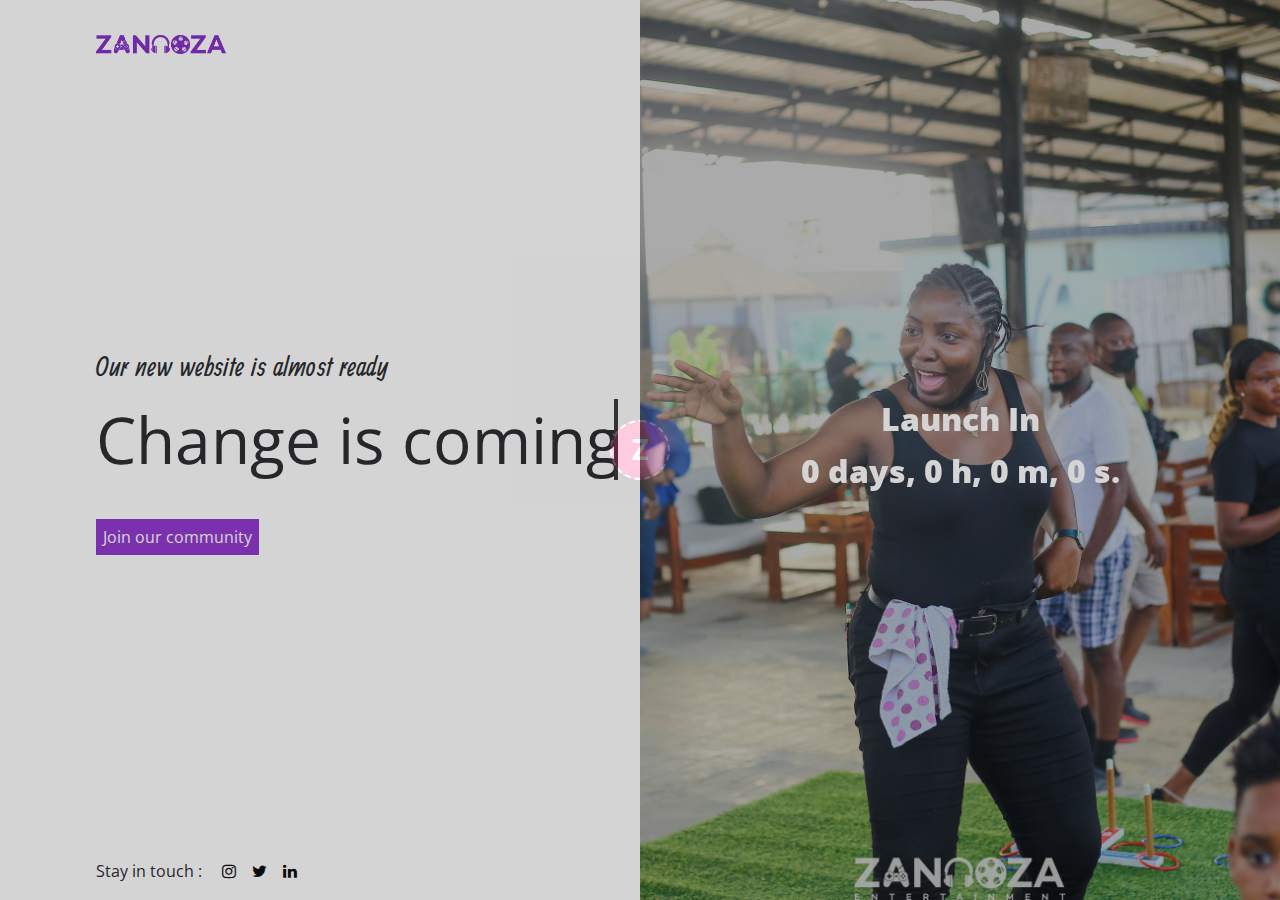
==== commit a5fdf86c: "made changes" ====
--- a/index.html
+++ b/index.html
@@ -38,15 +38,15 @@
 	<div class="marshall-container">
 		<div class="marshall-col-6 marshall-col-content">
 			<div class="marshall-logo">
-				<img src="images/za-logo.png" alt="Marshall Logo">
+				<img src="images/logo2-1.png" alt="Marshall Logo">
 			</div>
 			<div class="marshall-content jquery-center">
 				<h2 class="special_title fadeIn fast">Our new website is almost ready</h2>
 				<section class="cd-intro">
 					<h1 class="cd-headline clip is-full-width">
 						<span class="cd-words-wrapper">
-							<b class="is-visible">Almost There</b>
-							<b>Coming Soon</b>
+							<b class="is-visible">Change is coming</b>
+							<!-- <b>Coming Soon</b> -->
 							<b>Stay Tuned</b>
 						</span>
 					</h1>
@@ -69,7 +69,7 @@
 			</div>
 		</div>
 		<div class="marshall-col-6 marshall-col-screen display_in_mobile">
-			<div id="marshall-animate-area" data-hide="mrs-scaleDown" class="marshall-single-fit-thumb marshall-animate-content marshall-animate-content mrs-active marshall-fit-column" style="background-image: url(images/IMG_0392.jpg);">
+			<div id="marshall-animate-area" data-hide="mrs-scaleDown" class="marshall-single-fit-thumb marshall-animate-content marshall-animate-content mrs-active marshall-fit-column bg-image-ch" >
 				<div class="marshall-simple-content css-center marshall-content">
 					<h2 class="single_large_title big_title fadeIn fast">Launch In</h2>
 					<h2 class="single_large_title fadeIn medium" id="countdown_text_layout"></h2>
@@ -78,6 +78,60 @@
 			</div>
 		</div>
 	</div>
+
+
+	<script>
+
+		function changebg(){
+
+		const images = ['url("/images/IMG_0392.jpg")', 
+		'url("/images/4A3A3608.jpg")', 
+		'url("/images/298222760_575336614088145_976777245187930686_n.jpg")']
+
+		const section = document.getElementById("marshall-animate-area")
+		const bg = images[ Math.floor(Math.random() * images.length)];
+		section.style.backgroundImage = bg;
+
+		}
+
+		setInterval(changebg, 3000)
+	</script>
+
+
+
+
+	<script>
+
+// var rotate = false;
+// function setbackground(){
+//   window.setTimeout( "setbackground()", 5000);
+//   newImage = rotate ? 'url(https://unsplash.com/photos/lCr4rh9y4gE)' : 'url(https://unsplash.com/photos/zfmwdfeRppM)';
+//   rotate = !rotate;
+//   document.getElementById('#marshall-animate-area').style.backgroundImage = newImage;
+// }
+
+		// Image changing Js 
+
+		// var counter=0;
+		// var colours=['images/IMG_0392.jpg', 'images/v10/fashion.jpg'];
+
+		// $(function() {
+		// 	change();
+
+		// 	function change() {
+		// 	setTimeout(change,5000);
+			
+		// 	$("#marshall-animate-area").css('background-image', url(colours[counter])  );
+			
+		// 	counter++;
+			
+		// 	if(counter==3){ counter=0;}
+		// 	}
+		// });
+
+
+
+	</script>
 	
 
 	<!-- All marshall js files -->
@@ -90,6 +144,9 @@
 	<script type="text/javascript" src="js/v10/textanime.js"></script>
 	<script type="text/javascript" src="js/v10/simplyCountdown.min.js"></script>
 	<script type="text/javascript" src="js/main.js"></script>
+	<script src="https://ajax.googleapis.com/ajax/libs/jquery/2.1.1/jquery.min.js"></script>
+
+
 	
 </body>
 
--- a/style.css
+++ b/style.css
@@ -567,10 +567,18 @@
 }
 
 .butn{
-background: black;
+background: #8f31cf;
 color: white;
 border: none;
 padding: 7px;
+}
+
+
+#marshall-animate-area{
+  background: url(/images/IMG_0392.jpg), linear-gradient(rgba(0,0,0,0.3),rgba(0,0,0,0.3));
+  background-repeat: no-repeat;
+  background-size: cover;
+  background-position: center;
 }
 
 
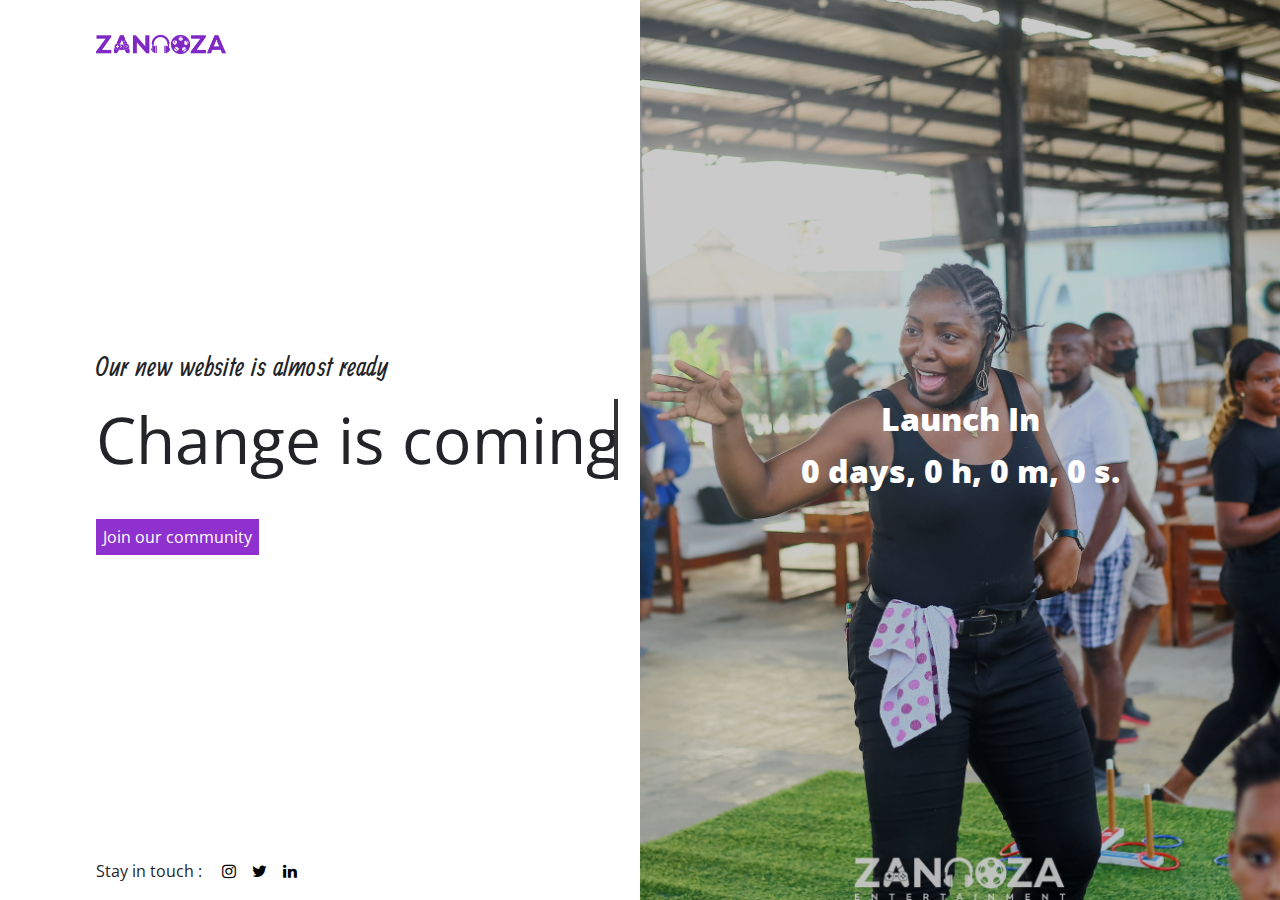
==== commit 3f3464f3: "made changes 2" ====
--- a/index.html
+++ b/index.html
@@ -84,9 +84,9 @@
 
 		function changebg(){
 
-		const images = ['url("/images/IMG_0392.jpg")', 
-		'url("/images/4A3A3608.jpg")', 
-		'url("/images/298222760_575336614088145_976777245187930686_n.jpg")']
+		const images = ['url("images/IMG_0392.jpg")', 
+		'url("images/4A3A3608.jpg")', 
+		'url("images/298222760_575336614088145_976777245187930686_n.jpg")']
 
 		const section = document.getElementById("marshall-animate-area")
 		const bg = images[ Math.floor(Math.random() * images.length)];
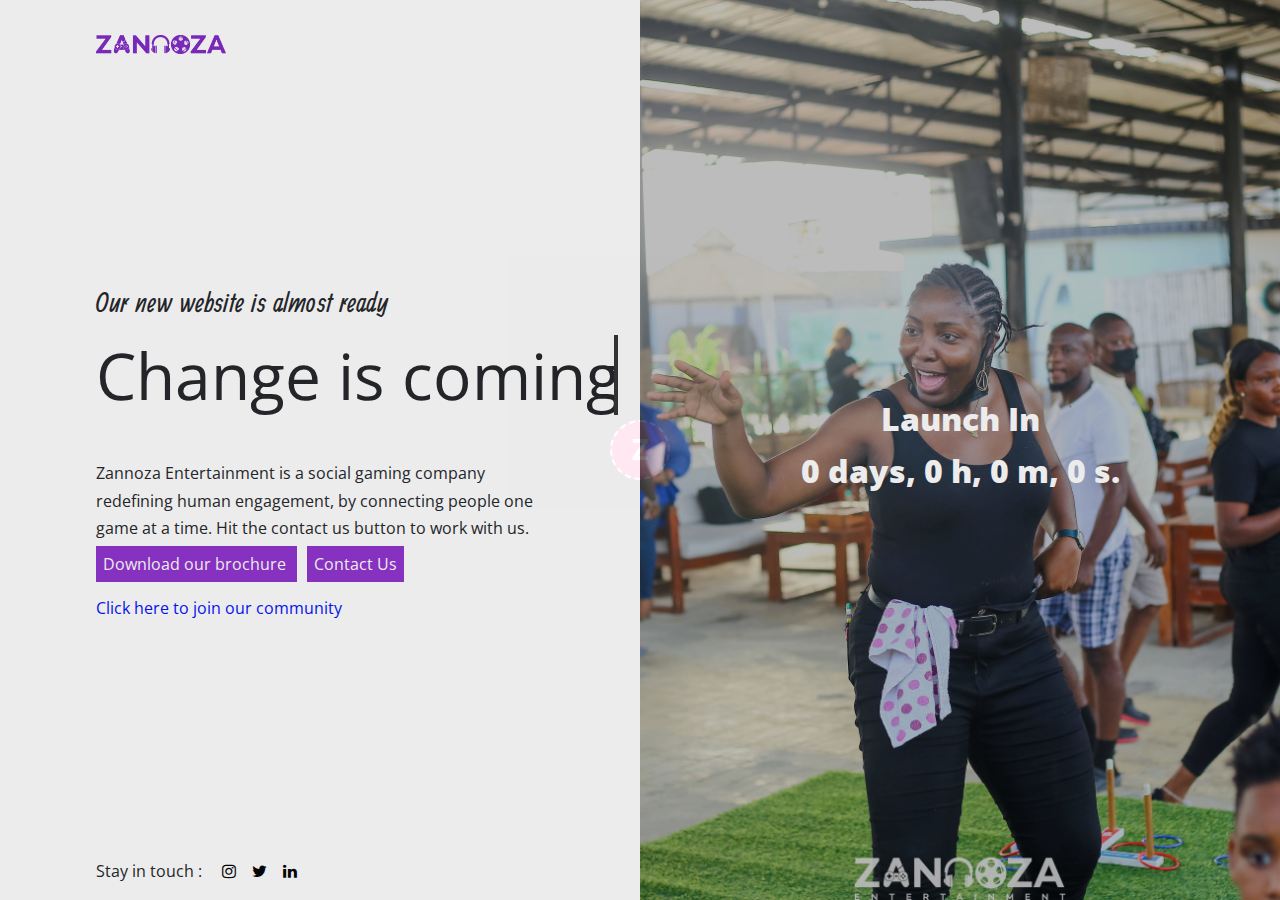
==== commit f69f326b: "new commit" ====
--- a/index.html
+++ b/index.html
@@ -52,10 +52,16 @@
 					</h1>
 				</section> <!-- cd-intro -->
 				<div class="marshall-button-group fadeIn slow">
+					<p>
+						Zannoza Entertainment is a social gaming company redefining human engagement, by connecting people one game at a time. Hit the contact us button to work with us.
+					</p>
 					<div class="morph-button morph-button-modal morph-button-modal-2 marshall-morph-modal morph-button-fixed">
-						<a class="butn" href="http://community.zannoza.com"> Join our community </a>
-						
+						<a class="butn" href="http://community.zannoza.com" style="margin-right: 10px"> Download our brochure </a>
+						<a class="butn" href=""> Contact Us </a>
 					</div>
+					<p>
+						 <a style="color: rgb(0, 17, 255)" href="http://community.zannoza.com">Click here to join our community</a>  
+					</p>
 					
 				</div>
 			</div>
--- a/css/style.css
+++ b/css/style.css
@@ -33,7 +33,8 @@
 .morph-button-fixed, 
 .morph-button-fixed .morph-content {
   height: 43px;
-  width: 180px;
+  /* width: 180px; */
+  width: 100%;
 }
 
 .morph-button-fixed > button {
--- a/css/responsive.css
+++ b/css/responsive.css
@@ -21,7 +21,7 @@
 .marshall-social-column {
   bottom: inherit;
   left: 15%;
-  margin-top: 85px;
+  margin-top: 35px;
   position: relative;
   width: 70%;
 }
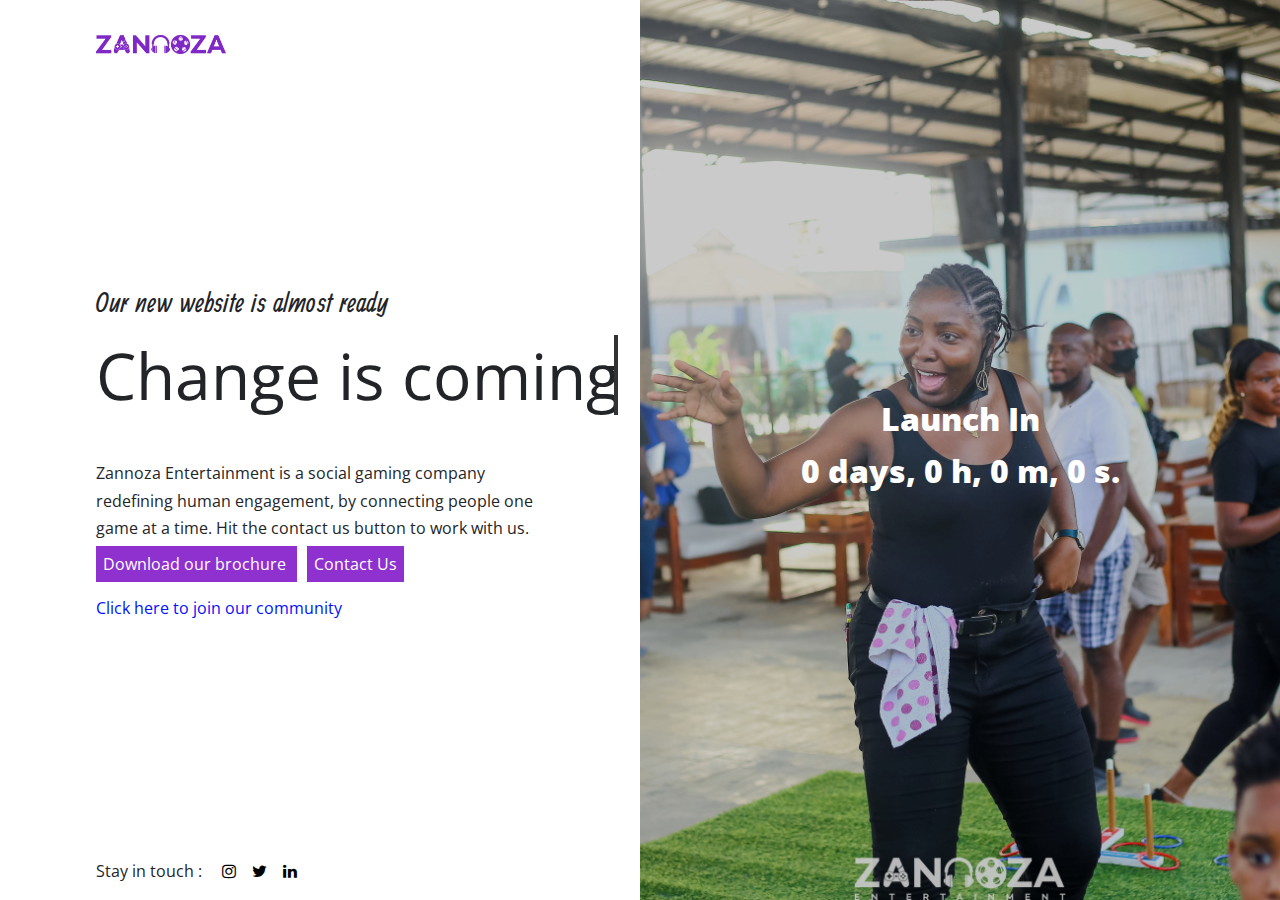
==== commit 0d77d0ac: "new commit -1" ====
--- a/index.html
+++ b/index.html
@@ -56,8 +56,8 @@
 						Zannoza Entertainment is a social gaming company redefining human engagement, by connecting people one game at a time. Hit the contact us button to work with us.
 					</p>
 					<div class="morph-button morph-button-modal morph-button-modal-2 marshall-morph-modal morph-button-fixed">
-						<a class="butn" href="http://community.zannoza.com" style="margin-right: 10px"> Download our brochure </a>
-						<a class="butn" href=""> Contact Us </a>
+						<a class="butn" href="" style="margin-right: 10px"> Download our brochure </a>
+						<a class="butn" href="mailto:info@zannoza.com"> Contact Us </a>
 					</div>
 					<p>
 						 <a style="color: rgb(0, 17, 255)" href="http://community.zannoza.com">Click here to join our community</a>  
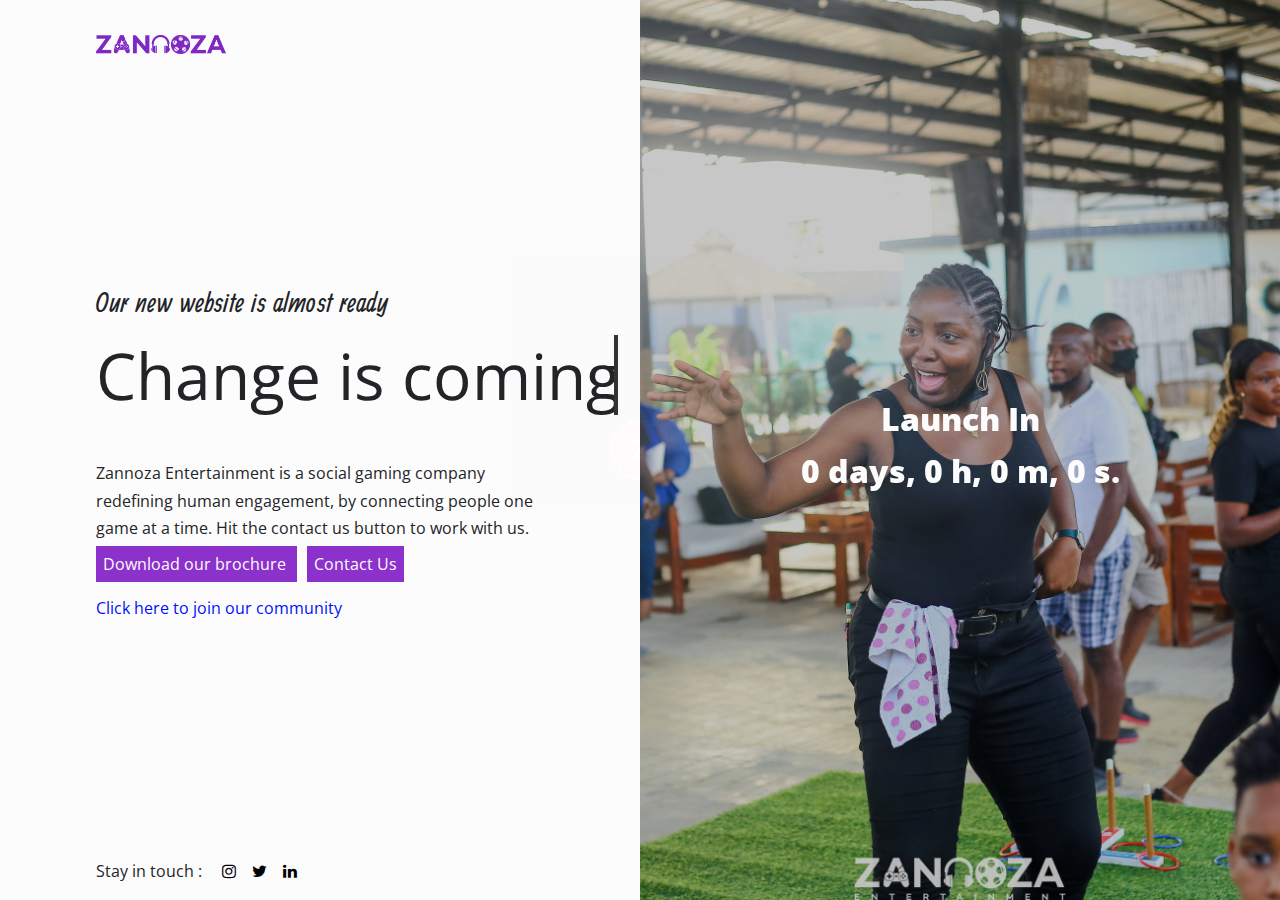
==== commit e41d2388: "new commit -1" ====
--- a/index.html
+++ b/index.html
@@ -56,7 +56,7 @@
 						Zannoza Entertainment is a social gaming company redefining human engagement, by connecting people one game at a time. Hit the contact us button to work with us.
 					</p>
 					<div class="morph-button morph-button-modal morph-button-modal-2 marshall-morph-modal morph-button-fixed">
-						<a class="butn" href="" style="margin-right: 10px"> Download our brochure </a>
+						<a class="butn" href="https://drive.google.com/drive/folders/1__ai3eAjeHA1ckQwOUKCr7ZizscojBLK" style="margin-right: 10px"> Download our brochure </a>
 						<a class="butn" href="mailto:info@zannoza.com"> Contact Us </a>
 					</div>
 					<p>
